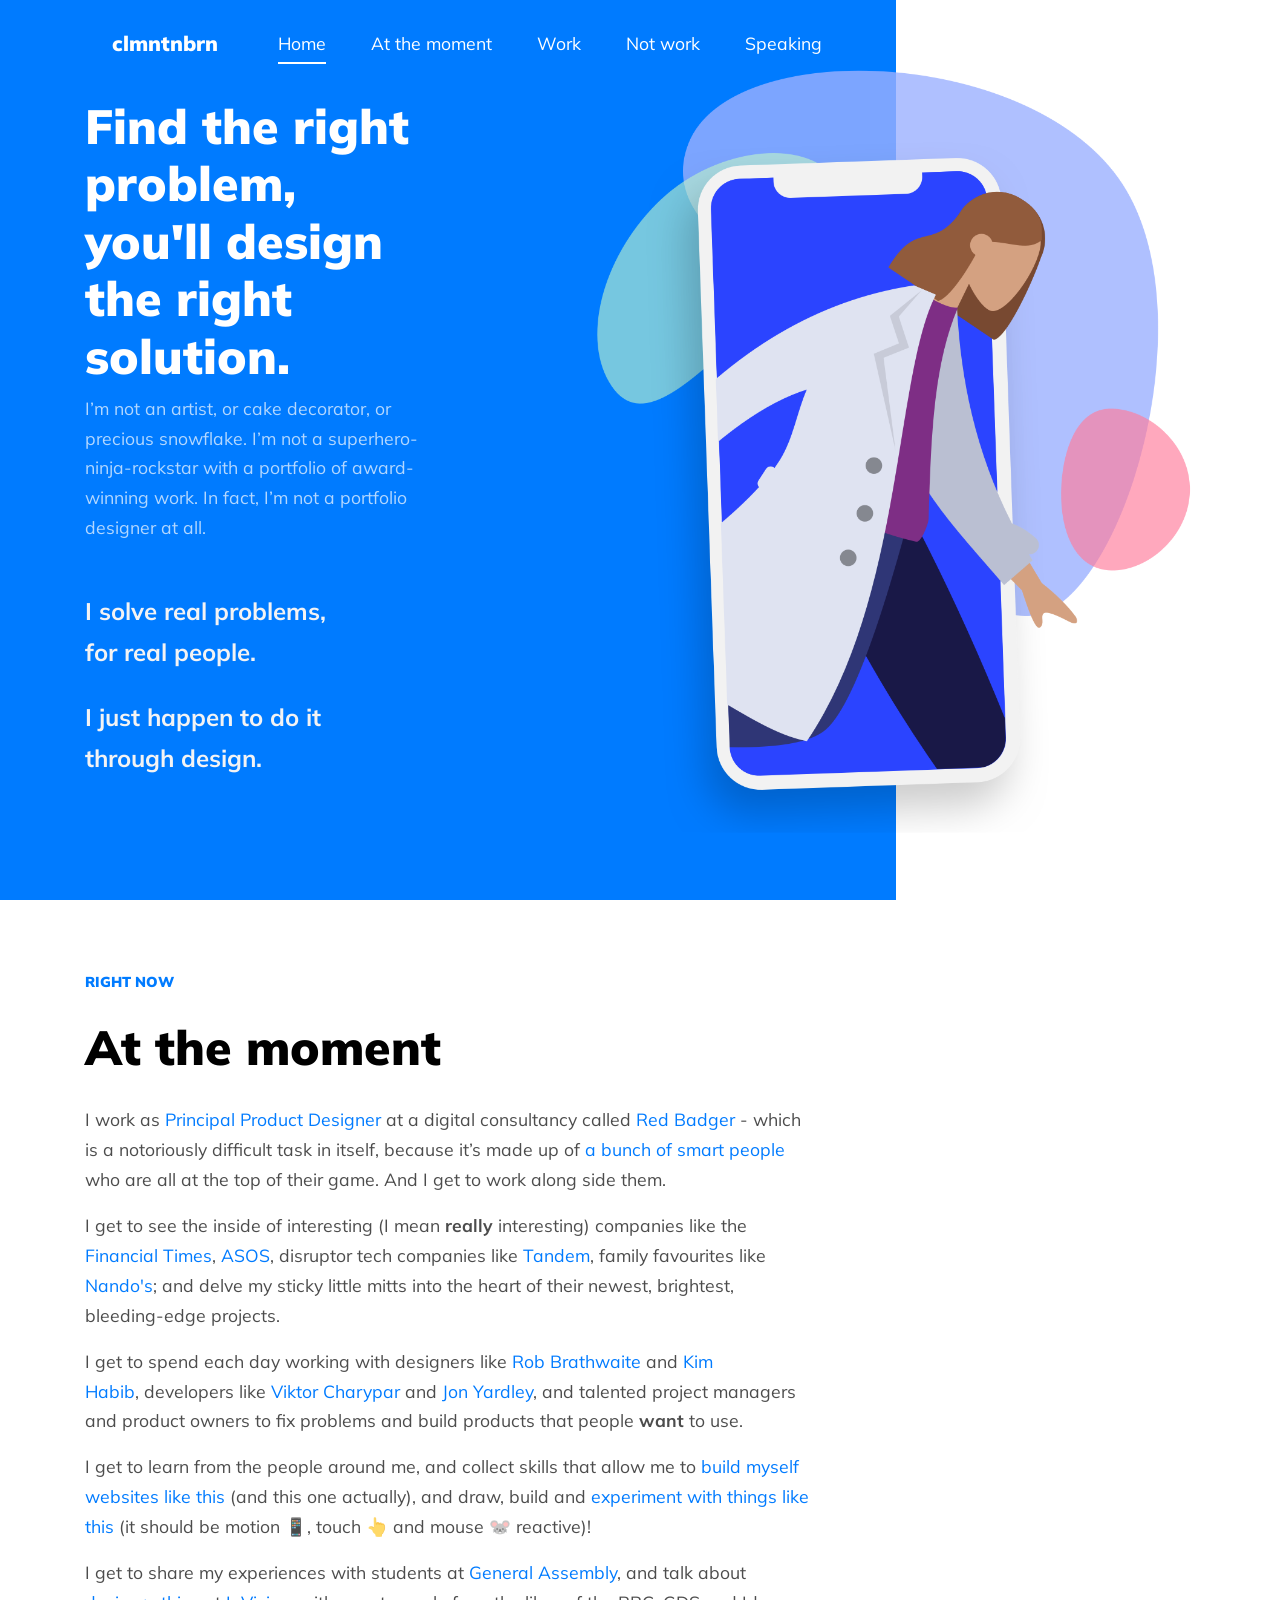
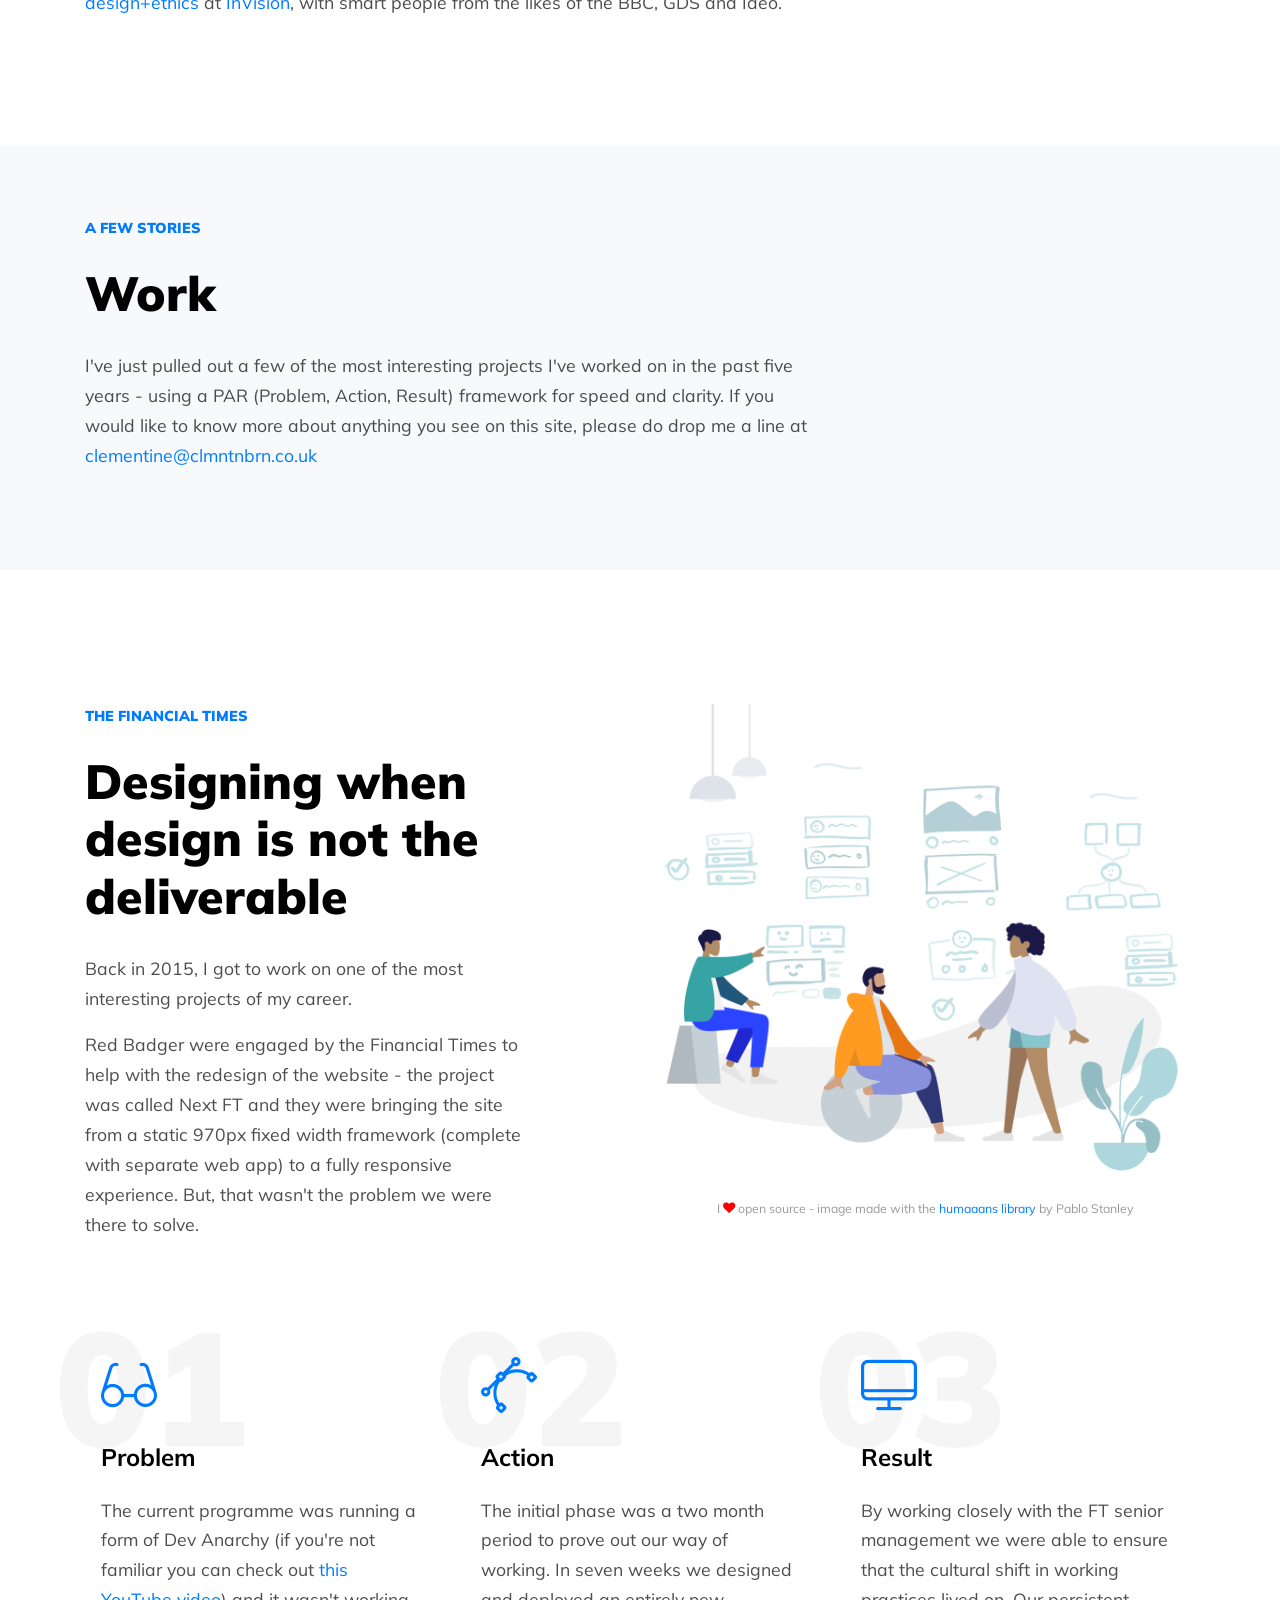
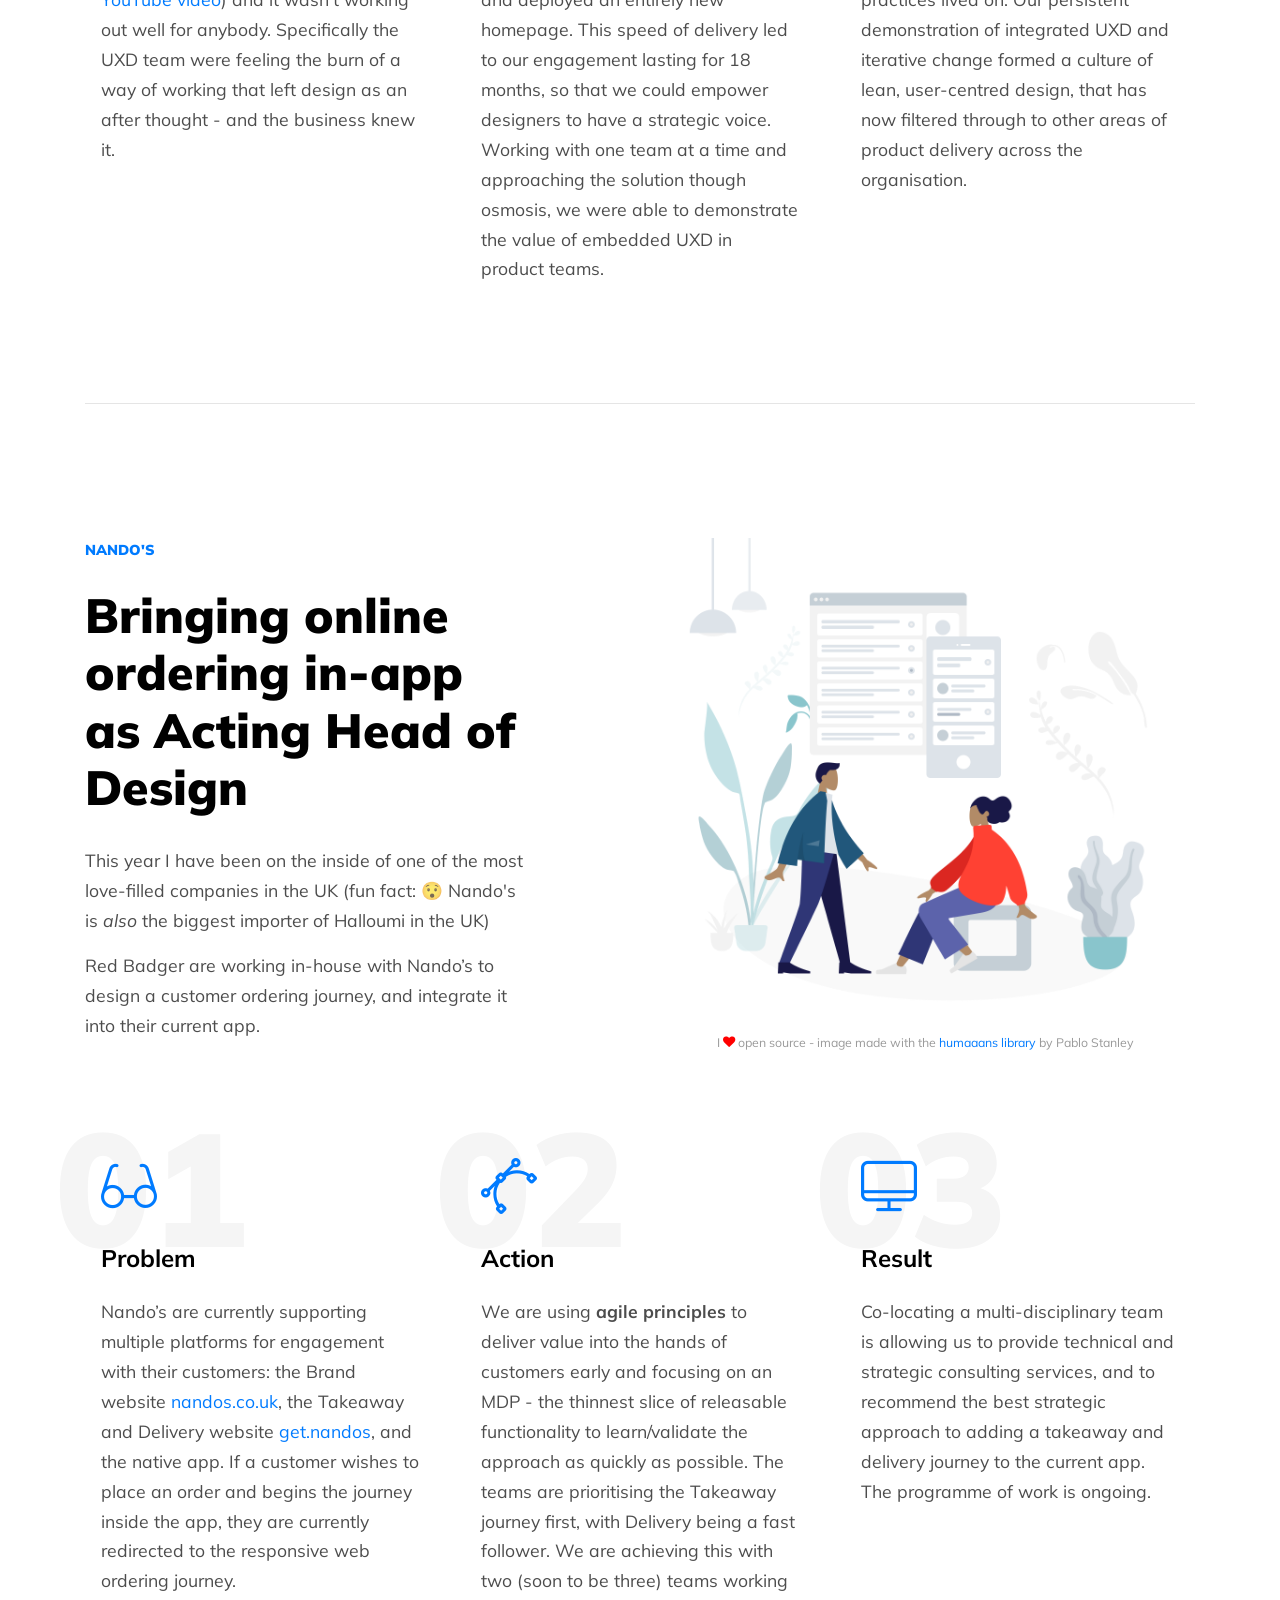
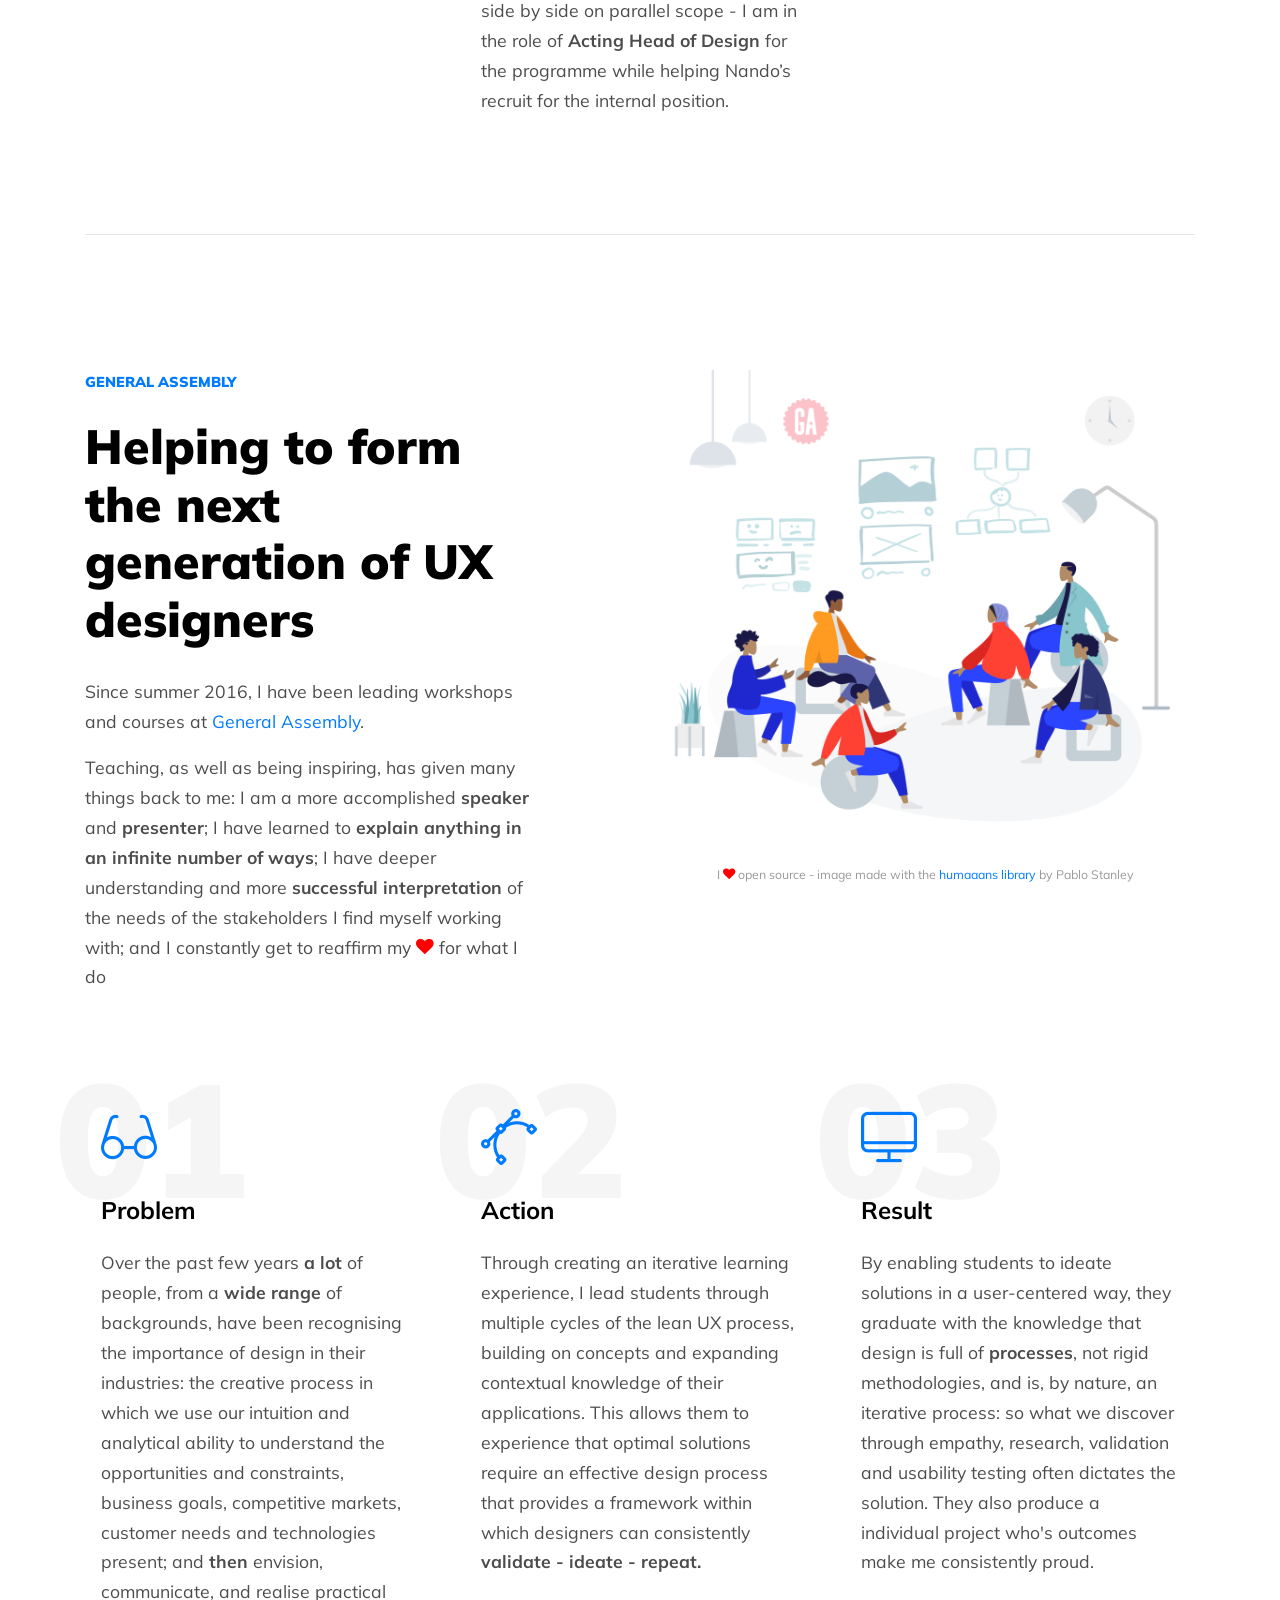
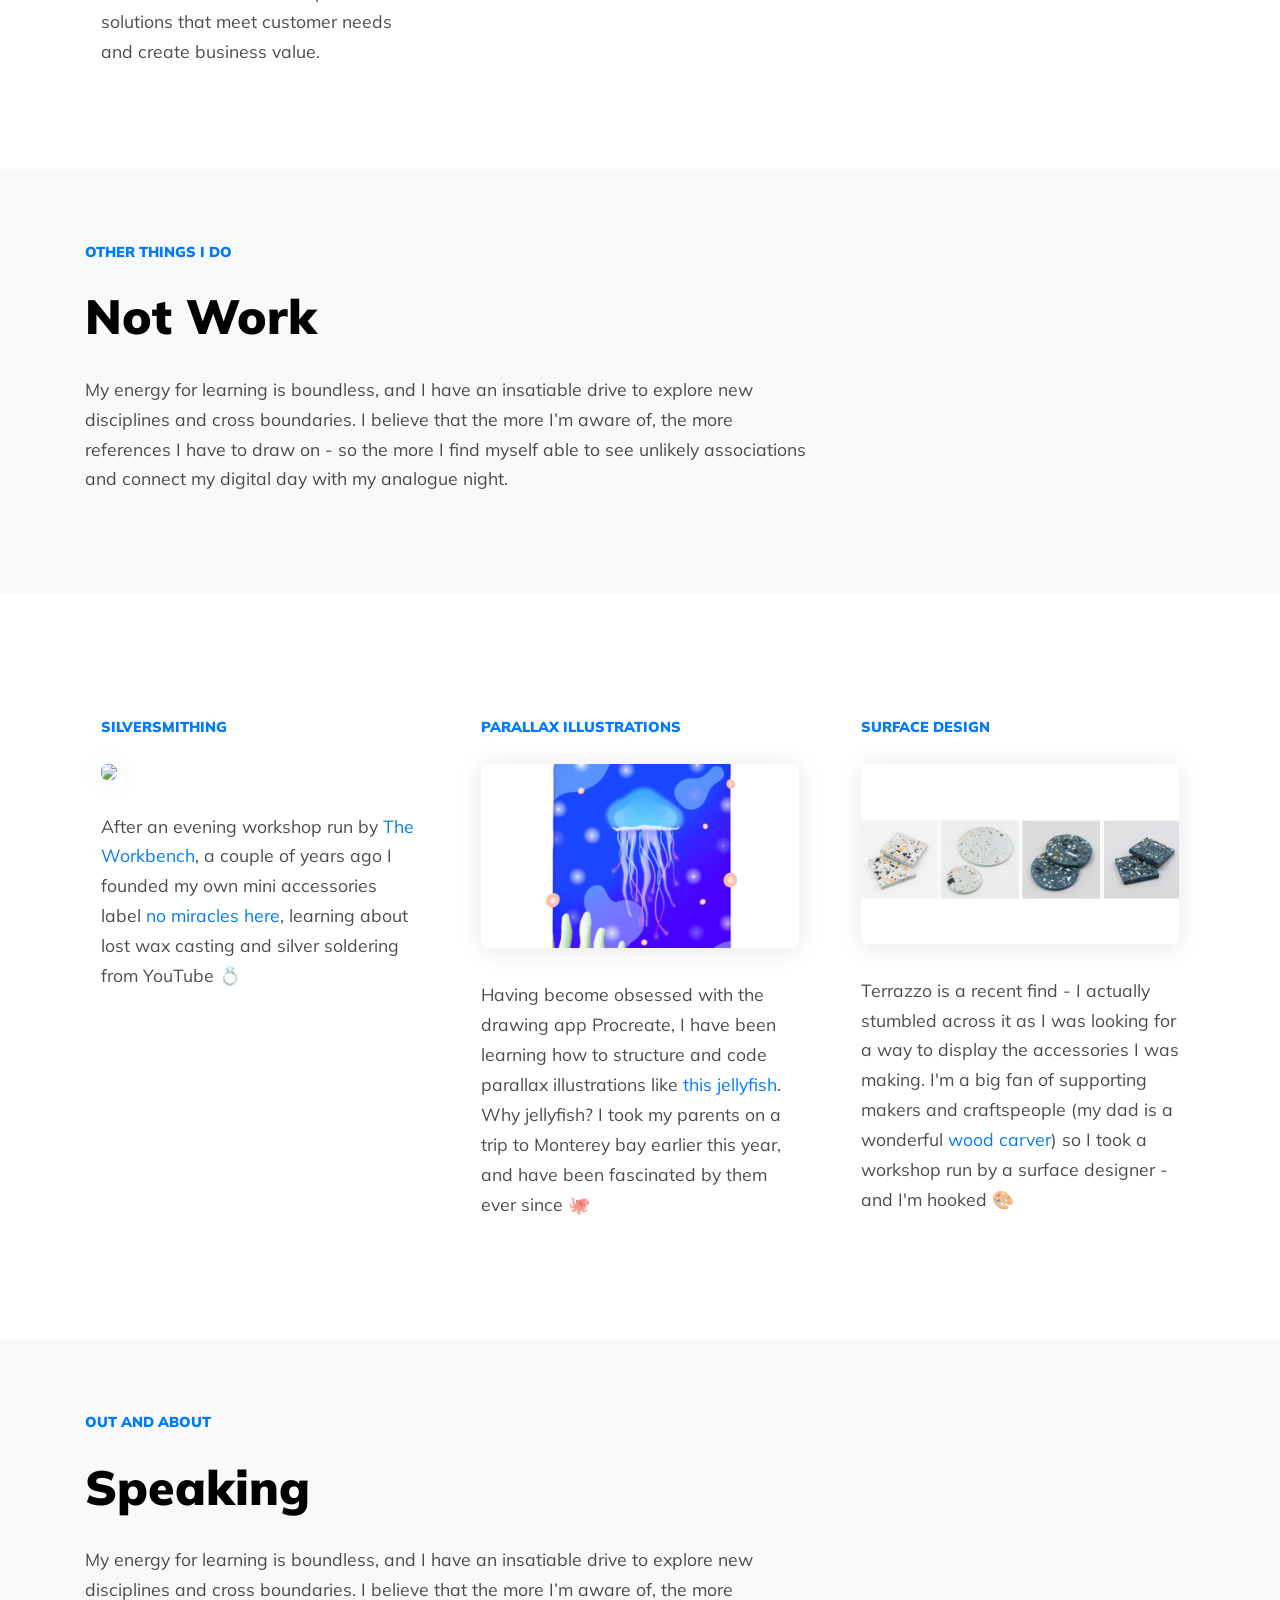
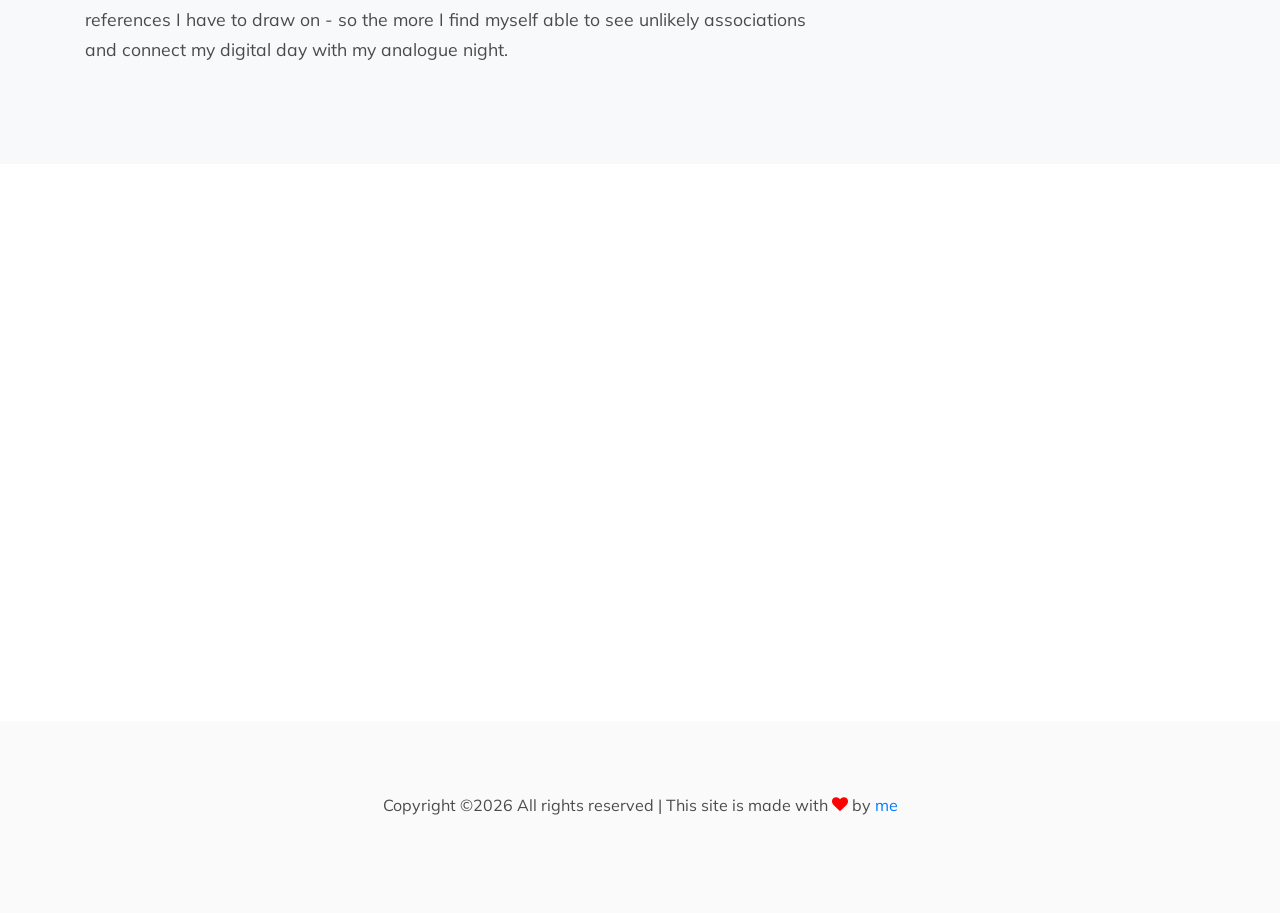
==== index-wip.html @ 90e5dbf7 "Initial commit" ====
<!DOCTYPE html>
<html lang="en">
  <head>
    <title>Clementine Brown &mdash; Principal Product Designer</title>
    <meta charset="utf-8">
    <meta name="viewport" content="width=device-width, initial-scale=1, shrink-to-fit=no">
    
    <link rel="shortcut icon" type="image/png" href="/favicon.png"/>
    <link href="https://fonts.googleapis.com/css?family=Muli:300,400,700,900" rel="stylesheet">
    <link rel="stylesheet" href="fonts/icomoon/style.css">

    <link rel="stylesheet" href="css/bootstrap.min.css">
    <link rel="stylesheet" href="css/jquery-ui.css">
    <link rel="stylesheet" href="css/owl.carousel.min.css">
    <link rel="stylesheet" href="css/owl.theme.default.min.css">
    <link rel="stylesheet" href="css/owl.theme.default.min.css">

    <link rel="stylesheet" href="css/jquery.fancybox.min.css">

    <link rel="stylesheet" href="css/bootstrap-datepicker.css">

    <link rel="stylesheet" href="fonts/flaticon/font/flaticon.css">

    <link rel="stylesheet" href="css/aos.css">

    <link rel="stylesheet" href="css/style.css">
    
  </head>
  <body data-spy="scroll" data-target=".site-navbar-target" data-offset="300">
  
  <div class="site-wrap">

    <div class="site-mobile-menu site-navbar-target">
      <div class="site-mobile-menu-header">
        <div class="site-mobile-menu-close mt-3">
          <span class="icon-close2 js-menu-toggle"></span>
        </div>
      </div>
      <div class="site-mobile-menu-body"></div>
    </div>
   
    
    <header class="site-navbar py-4 js-sticky-header site-navbar-target" role="banner">
      
      <div class="container-fluid">
        <div class="d-flex align-items-center">
          <div class="site-logo"><a href="index.html">clmntnbrn</a></div>
          <div>
            <nav class="site-navigation position-relative text-right" role="navigation">
              <ul class="site-menu main-menu js-clone-nav mr-auto d-none d-lg-block">
                <li><a href="#home-section" class="nav-link">Home</a></li>
                <li><a href="#what-i-do-section" class="nav-link">At the moment</a></li>
                <li><a href="#work-section" class="nav-link">Work</a></li>
                <li><a href="#notwork-section" class="nav-link">Not work</a></li>
                <li><a href="#speaking-section" class="nav-link">Speaking</a></li>
                <!-- <li><a href="#process-section" class="nav-link">Process</a></li>
                <li><a href="#services-section" class="nav-link">Services</a></li> -->
              </ul>
            </nav>
          </div>
          <div class="ml-auto">
            <!-- <nav class="site-navigation position-relative text-right" role="navigation">
              <ul class="site-menu main-menu site-menu-dark js-clone-nav mr-auto d-none d-lg-block">
                <li class="cta"><a href="#contact-section" class="nav-link"><span class="rounded border border-primary">Contact</span></a></li>
              </ul>
            </nav> -->
            <a href="#" class="d-inline-block d-lg-none site-menu-toggle js-menu-toggle text-black float-right"><span class="icon-menu h3"></span></a>
          </div>
        </div>
      </div>
      
    </header>

    <div class="intro-section" id="home-section">
      <div class="container">
        <div class="row align-items-center">
          <div class="col-lg-4 mr-auto" data-aos="fade-up">
            <h1>Find the right problem, you'll design the right solution.</h1>
            <p class="mb-5">I’m not an artist, or cake decorator, or precious snowflake. I’m not a superhero-ninja-rockstar with a portfolio of award-winning work. In fact, I’m not a portfolio designer at all.</p>
            <p class="sub-title">I solve real problems, <br>for real people.</p>
            <p class="sub-title">I just happen to do it <br>through design.</p>
            <!-- <p><a href="#" class="btn btn-outline-light py-3 px-5">Get Started</a></p> -->

          </div>
          <div class="col-lg-2 ml-auto"  data-aos="fade-up" data-aos-delay="100">
            <picture class="img-absolute">
              <source srcset="images/clementine_brown.png" media="(max-width: 600px)">
              <img src="images/clementine_brown.png" alt="Image" class="img-fluid">
              <!-- <p class="small">I <i class="icon-heart icon-heart-lemon" aria-hidden="true"></i> love open source - image made with the <a href="https://www.humaaans.com/" target="_blank">humaaans library</a> by Pablo Stanley</p> -->
            </picture>
          </div>
        </div>
      </div>
    </div>

<!-- END INTRO -->

<!-- WHAT I DO -->

    <div class="site-section site-section-end" id="what-i-do-section"">
      <div class="container">
        <div class="row">
          <div class="col-lg-8  mb-5">
              <span class="section-sub-title d-block">Right now</span>
              <h2 class="section-title">At the moment</h2>
              <p>I work as <a href="https://red-badger.com/people/clementine-brown" target="_blank"> Principal Product Designer</a> at a digital consultancy called <a href="http://red-badger.com" target="_blank">Red Badger</a> - which is a notoriously difficult task in itself, because it’s made up of <a href="http://red-badger.com/about-us/people/" target="_blank">a bunch of smart people</a> who are all at the top of their game. And I get to work along side them.</p>
                <p>I get to see the inside of interesting (I mean <strong>really</strong> interesting) companies like the <a href="http://m.ft.com" target="_blank">Financial Times</a>, <a href="http://www.asos.com" target="_blank">ASOS</a>, disruptor tech companies like <a href="https://tandem.co.uk" target="_blank">Tandem</a>, family favourites like<a href="https://nandos.co.uk" target="_blank"> Nando's</a>; and delve my sticky little mitts into the heart of their newest, brightest, bleeding-edge projects.</p>
                <p>I get to spend each day working with designers like <a href="https://red-badger.com/people/rob-brathwaite" target="_blank">Rob Brathwaite</a> and <a href="https://red-badger.com/people/kim-habib" target="_blank">Kim Habib</a>, developers like <a href="https://twitter.com/charypar" target="_blank">Viktor Charypar</a> and <a href="https://twitter.com/jonyardley" target="_blank">Jon Yardley</a>, and talented project managers and product owners to fix problems and build products that people <b>want</b> to use.</p>
                <p>I get to learn from the people around me, and collect skills that allow me to <a href="http://heartbreaklaunderette.co.uk" target="_blank">build myself websites like this</a> (and this one actually), and draw, build and <a href="http://clmntnbrn.github.io/Jellyfish/" target="_blank">experiment with things like this</a> (it should be motion 📱, touch 👆 and mouse 🐭 reactive)!</p>
                <p>I get to share my experiences with students at <a href="https://generalassemb.ly/instructors/clementine-brown/8763" target="_blank">General Assembly</a>, and talk about <a href="https://nvite.com/DesignPlus/ovl7ed" target="_blank">design+ethics</a> at <a href="http://invisionapp.com" target="_blank">InVision</a>, with smart people from the likes of the BBC, GDS and Ideo.</p>
                <!-- <p>But wait. No. You're right.</p>
                <p>There is no portfolio here.</p>
                <p>I <i>could</i> show you a picture of this card component, or that navigation system, this live news feed - but without the conversation of <i>why it was built this way</i>, or <i>how it was designed with React in mind</i>, or <i>how we managed this edge-case</i> - well, it’s all rather clean and shiny.</p>
                <p>And I want you to see the dirt under those manicured nails.</p> -->
            </div>
        </div>
      </div>

<!-- END WHAT I DO -->


<div class="site-section section-1 work-section-cb bg-light" id="work-section">
  <div class="container">
    <div class="row">
      <div class="col-lg-8 mb-5">
        <span class="section-sub-title d-block">A few stories</span>
        <h2 class="section-title">Work</h2>
        <p>I've just pulled out a few of the most interesting projects I've worked on in the past five years - using a PAR (Problem, Action, Result) framework for speed and clarity. If you would like to know more about anything you see on this site, please do drop me a line at <a href="mailto:clementine@clmntnbrn.co.uk?subject=Hello Clementine!" target="_blank">clementine@clmntnbrn.co.uk</a></p>
      </div>
    </div>
  </div> <!-- end container -->

  <!-- start carousel -->
  <!-- <div class="owl-carousel nonloop-block-13">
    
    <a class="work-thumb" href="images/ft_homepage.png" data-fancybox="gallery">
      <div class="work-text">
        <h3>Financial Times</h3>
        <span class="category">Adaptive redesign of a (very) old static site <br> for a media giant</span>
        </div>
        <img src="images/ft_homepage.png" alt="Image" class="img-fluid">
      </a> 
      
      <a class="work-thumb" href="images/nandos_app_order_menu.jpg" data-fancybox="gallery">
        <div class="work-text">
          <h3>Nando's</h3>
          <span class="category">Design and build of the order journey in <br>Nando's app</span>
          </div>
          <img src="images/nandos_app_order_menu.jpg" alt="Image" class="img-fluid">
        </a> 
        
        <a class="work-thumb" href="images/asos_my_account.png"  data-fancybox="gallery">
          <div class="work-text">
            <h3>Asos</h3>
            <span class="category">Responsive redesign of the My Account section</span>
          </div>
          <img src="images/asos_my_account.png" alt="Image" class="img-fluid">
        </a>
        
        <a class="work-thumb" href="images/tandem_app.png"  data-fancybox="gallery">
          <div class="work-text">
            <h3>Tandem bank</h3>
            <span class="category">Discovery phase for an in-app offering</span>
          </div>
          <img src="images/tandem_app.png" alt="Image" class="img-fluid">
        </a>
        
        <a class="work-thumb" href="images/pride_london.png"  data-fancybox="gallery">
          <div class="work-text">
            <h3>Pride London</h3>
            <span class="category">Full redesign and replatform for the festival app</span>
          </div>
          <img src="images/pride_london.png" alt="Image" class="img-fluid">
        </a>
        
      </div> end carousel -->
      
    </div>
    
    <!-- END WORK SECTION -->
    
    <!-- FINANCIAL TIMES -->
    
    <div class="site-section section-1">
      <div class="container">
        <div class="row">
          <div class="col-lg-5 mr-auto mb-5">
            <div class="mb-5">
              <p class="section-sub-title d-block">THE FINANCIAL TIMES</p>
              <h2 class="section-title">Designing when design is not the deliverable</h2>
              <p>Back in 2015, I got to work on one of the most interesting projects of my career.</p>
              <p>Red Badger were engaged by the Financial Times to help with the redesign of the website - the project was
                called Next FT and they were bringing the site from a static 970px fixed width framework (complete with
                separate web app) to a fully responsive experience. But, that wasn't the problem we were there to solve.
              </p>
            </div>
          </div> <!-- end col -->
    
          <div class="col-lg-6">
            <div class="image-absolute-box">
              <img src="images/financial-times-ideation.png" alt="Image" class="img-fluid">
              <p class="small">I <i class="icon-heart" aria-hidden="true"></i> open source - image made with the <a
                  href="https://www.humaaans.com/" target="_blank">humaaans library</a> by Pablo Stanley</p>
            </div>
          </div>
        </div> <!-- end row -->
    
        <div class="row">
          <div class="col-lg-4" data-aos="fade-up" data-aos-delay="">
            <div class="process p-3">
              <span class="number">01</span>
              <div>
                <span class="flaticon-glasses display-4 text-primary mb-4 d-inline-block"></span>
                <h3>Problem</h3>
                <p>The current programme was running a form of Dev Anarchy (if you're not familiar you can check out <a href="https://www.youtube.com/watch?v=uk-CF7klLdA" target="_blank">this YouTube video</a>) and it wasn't working out well for anybody. Specifically the UXD team were feeling the burn of a
                  way of working that left design as an after thought - and the business knew it. </p>
              </div>
            </div>
          </div>
    
          <div class="col-lg-4" data-aos="fade-up" data-aos-delay="100">
            <div class="process p-3">
              <span class="number">02</span>
              <div>
                <span class="flaticon-vector display-4 text-primary mb-4 d-inline-block"></span>
                <h3>Action</h3>
                <p>The initial phase was a two month period to prove out our way of working. In seven weeks we designed and
                  deployed an entirely new homepage. This speed of delivery led to our engagement lasting for 18 months, so
                  that we could empower designers to have a strategic voice. Working with one team at a time and approaching
                  the solution though osmosis, we were able to demonstrate the value of embedded UXD in product teams.</p>
              </div>
            </div>
          </div>
    
          <div class="col-lg-4" data-aos="fade-up" data-aos-delay="200">
            <div class="process p-3">
              <span class="number">03</span>
              <div>
                <span class="flaticon-monitor display-4 text-primary mb-4 d-inline-block"></span>
                <h3>Result</h3>
                <p>By working closely with the FT senior management we were able to ensure that the cultural shift in
                  working practices lived on. Our persistent demonstration of integrated UXD and iterative change formed a
                  culture of lean, user-centred design, that has now filtered through to other areas of product delivery
                  across the organisation.</p>
              </div>
            </div>
          </div>
        </div> <!-- end row -->
      </div> <!-- end container -->
    </div> <!-- end section -->
    
    <!-- END FINANCIAL TIMES -->
    <div class="container"> 
      <hr>
    </div>
     <!-- NANDO'S -->
    
     <div class="site-section section-1">
        <div class="container">
          <div class="row">
            <div class="col-lg-5 mr-auto mb-5">
              <div class="mb-5">
                <p class="section-sub-title d-block">NANDO'S</p>
                <h2 class="section-title">Bringing online ordering in-app as Acting Head of Design</h2>
                <p>This year I have been on the inside of one of the most love-filled companies in the UK (fun fact: 😯 Nando's is <i>also</i> the biggest importer of Halloumi in the UK)</p>
                <p>Red Badger are working in-house with Nando’s to design a customer ordering journey, and integrate it into their current app. </p>
              </div>
            </div> <!-- end col -->
      
            <div class="col-lg-6">
              <div class="image-absolute-box">
                <img src="images/nandos-web-to-app.png" alt="Image" class="img-fluid">
                <p class="small">I <i class="icon-heart" aria-hidden="true"></i> open source - image made with the <a
                    href="https://www.humaaans.com/" target="_blank">humaaans library</a> by Pablo Stanley</p>
              </div>
            </div>
          </div> <!-- end row -->
      
          <div class="row">
            <div class="col-lg-4" data-aos="fade-up" data-aos-delay="">
              <div class="process p-3">
                <span class="number">01</span>
                <div>
                  <span class="flaticon-glasses display-4 text-primary mb-4 d-inline-block"></span>
                  <h3>Problem</h3>
                  <p>Nando’s are currently supporting multiple platforms for engagement with their customers: the Brand website <a href="https://nandos.co.uk" target="_blank">nandos.co.uk</a>, the Takeaway and Delivery website <a href="https://nandos.co.uk" target="_blank">get.nandos</a>, and the native app. If a customer wishes to place an order and begins the journey inside the app, they are currently redirected to the responsive web ordering journey.</p>
                </div>
              </div>
            </div>
      
            <div class="col-lg-4" data-aos="fade-up" data-aos-delay="100">
              <div class="process p-3">
                <span class="number">02</span>
                <div>
                  <span class="flaticon-vector display-4 text-primary mb-4 d-inline-block"></span>
                  <h3>Action</h3>
                  <p>We are using <strong>agile principles</strong> to deliver value into the hands of customers early and focusing on an </strong>MDP</strong> - the thinnest slice of releasable functionality to learn/validate the approach as quickly as possible. The teams are prioritising the Takeaway journey first, with Delivery being a fast follower. We are achieving this with two (soon to be three) teams working side by side on parallel scope - I am in the role of <strong>Acting Head of Design</strong> for the programme while helping Nando’s recruit for the internal position.</p>
                </div>
              </div>
            </div>
      
            <div class="col-lg-4" data-aos="fade-up" data-aos-delay="200">
              <div class="process p-3">
                <span class="number">03</span>
                <div>
                  <span class="flaticon-monitor display-4 text-primary mb-4 d-inline-block"></span>
                  <h3>Result</h3>
                  <p>Co-locating a multi-disciplinary team is allowing us to provide technical and strategic consulting services, and to recommend the best strategic approach to adding a takeaway and delivery journey to the current app. The programme of work is ongoing.</p>
                </div>
              </div>
            </div>
          </div> <!-- end row -->
        </div> <!-- end container -->
      </div> <!-- end section -->
      
      <!-- END NANDO's -->


      <div class="container"> 
          <hr>
        </div>
         <!-- GA'S -->
        
         <div class="site-section section-1">
            <div class="container">
              <div class="row">
                <div class="col-lg-5 mr-auto mb-5">
                  <div class="mb-5">
                    <p class="section-sub-title d-block">GENERAL ASSEMBLY</p>
                    <h2 class="section-title">Helping to form the next generation of UX designers</h2>
                    <p>Since summer 2016, I have been leading workshops and courses at <a href="https://generalassemb.ly" target="_blank">General Assembly</a>. 
                      <p>Teaching, as well as being inspiring, has given many things back to me: I am a more accomplished <strong>speaker</strong> and <strong>presenter</strong>; I have learned to <strong>explain anything in an infinite number of ways</strong>; I have deeper understanding and more <strong>successful interpretation</strong> of the needs of the stakeholders I find myself working with; and I constantly get to reaffirm my <i class="icon-heart" aria-hidden="true"></i> for what I do</p>
                  </div>
                </div> <!-- end col -->
          
                <div class="col-lg-6">
                  <div class="image-absolute-box">
                    <img src="images/general-assembly.png" alt="Image" class="img-fluid">
                    <p class="small">I <i class="icon-heart" aria-hidden="true"></i> open source - image made with the <a
                        href="https://www.humaaans.com/" target="_blank">humaaans library</a> by Pablo Stanley</p>
                  </div>
                </div>
              </div> <!-- end row -->
          
              <div class="row">
                <div class="col-lg-4" data-aos="fade-up" data-aos-delay="">
                  <div class="process p-3">
                    <span class="number">01</span>
                    <div>
                      <span class="flaticon-glasses display-4 text-primary mb-4 d-inline-block"></span>
                      <h3>Problem</h3>
                      <p>Over the past few years <strong>a lot</strong> of people, from a <strong>wide range</strong> of backgrounds, have been recognising the importance of design in their industries: the creative process in which we use our intuition and analytical ability to understand the opportunities and constraints, business goals, competitive markets, customer needs and technologies present; and <strong>then</strong> envision, communicate, and realise practical solutions that meet customer needs and create business value.</p>
                    </div>
                  </div>
                </div>
          
                <div class="col-lg-4" data-aos="fade-up" data-aos-delay="100">
                  <div class="process p-3">
                    <span class="number">02</span>
                    <div>
                      <span class="flaticon-vector display-4 text-primary mb-4 d-inline-block"></span>
                      <h3>Action</h3>
                      <p>Through creating an iterative learning experience, I lead students through multiple cycles of the lean UX process, building on concepts and expanding contextual knowledge of their applications. This allows them to experience that optimal solutions require an effective design process that provides a framework within which designers can consistently <strong>validate - ideate - repeat.</strong></p>
                    </div>
                  </div>
                </div>
          
                <div class="col-lg-4" data-aos="fade-up" data-aos-delay="200">
                  <div class="process p-3">
                    <span class="number">03</span>
                    <div>
                      <span class="flaticon-monitor display-4 text-primary mb-4 d-inline-block"></span>
                      <h3>Result</h3>
                      <p>By enabling students to ideate solutions in a user-centered way, they graduate with the knowledge that design is full of <strong>processes</strong>, not rigid methodologies, and is, by nature, an iterative process: so what we discover through empathy, research, validation and usability testing often dictates the solution. They also produce a individual project who's outcomes make me consistently proud.</p>
                    </div>
                  </div>
                </div>
              </div> <!-- end row -->
            </div> <!-- end container -->
          </div> <!-- end section -->
          
          <!-- END GA's -->

    <!-- START NOTWORK SECTION -->

    <div class="site-section section-2 work-section-cb bg-light" id="notwork-section">
        <div class="container">
          <div class="row">
            <div class="col-lg-8 mb-5">
              <span class="section-sub-title d-block">Other things I do</span>
              <h2 class="section-title">Not Work</h2>
              <p>My energy for learning is boundless, and I have an insatiable drive to explore new disciplines and cross boundaries. I believe that the more I’m aware of, the more references I have to draw on - so the more I find myself able to see unlikely associations and connect my digital day with my analogue night. </p>
            </div>
          </div> <!-- end row -->
        </div> <!-- end container -->
    </div>

    <div class="site-section section-2 work-section-cb" id="notwork-section"></div>
        <div class="container">
          <div class="row">
              <div class="col-lg-4" data-aos="fade-up" data-aos-delay="">
                <div class="process p-3">
                  <div>
                    <span class="section-sub-title d-block">silversmithing</span>
                    <img src="images/no-miracles-here.png" class="img-fluid box-shadow">
                    <p>After an evening workshop run by <a href="https://www.theworkbenchlondon.com/" target="_blank">The Workbench</a>, a couple of years ago I founded my own mini accessories label <a href="https://nomiracleshere.co.uk" target="_blank">no miracles here</a>, learning about lost wax casting and silver soldering from YouTube 💍</p>
                  </div>
                </div>
              </div>
        
              <div class="col-lg-4" data-aos="fade-up" data-aos-delay="100">
                <div class="process p-3">
                  <div>
                      <span class="section-sub-title d-block">parallax illustrations</span>
                      <img src="images/jellyfish-parallax.png" class="img-fluid box-shadow">
                      <p>Having become obsessed with the drawing app Procreate, I have been learning how to structure and code parallax illustrations like <a href="https://clmntnbrn.github.io/Jellyfish/" target="_blank">this jellyfish</a>. Why jellyfish? I took my parents on a trip to Monterey bay earlier this year, and have been fascinated by them ever since 🐙</p>
                    </div>
                </div>
              </div>
        
              <div class="col-lg-4" data-aos="fade-up" data-aos-delay="200">
                <div class="process p-3">
                    <div>
                        <span class="section-sub-title d-block">surface design</span>
                        <img src="images/terrazzo.png" class="img-fluid box-shadow">
                        <p>Terrazzo is a recent find - I actually stumbled across it as I was looking for a way to display the accessories I was making. I'm a big fan of supporting makers and craftspeople (my dad is a wonderful <a href="http://feathercarver.co.uk" target="_blank">wood carver</a>) so I took a workshop run by a surface designer - and I'm hooked 🎨</p>
                      </div>
                </div>
              </div>
            </div> <!-- end row -->
        </div> <!-- end container -->
      </div>
  
      <!-- END NOT WORK SECTION -->

      <div class="site-section section-2 work-section-cb bg-light" id="speaking-section">
          <div class="container">
            <div class="row">
              <div class="col-lg-8 mb-5">
                <span class="section-sub-title d-block">Out and about</span>
                <h2 class="section-title">Speaking</h2>
                <p>My energy for learning is boundless, and I have an insatiable drive to explore new disciplines and cross boundaries. I believe that the more I’m aware of, the more references I have to draw on - so the more I find myself able to see unlikely associations and connect my digital day with my analogue night. </p>
              </div>
            </div> <!-- end row -->
          </div> <!-- end container -->
      </div>
  
      <div class="site-section section-2 work-section-cb" id="notwork-section"></div>
          <div class="container">
            <div class="row">
                <div class="col-lg-4" data-aos="fade-up" data-aos-delay="">
                  <div class="process p-3">
                    <div>
                      <span class="section-sub-title d-block">Jam London</span>
                      <img src="images/jam_london.jpg" class="img-fluid box-shadow">
                      <p><strong>MDP vs MVP - About your customers, or for them?</strong></p>
                      <p>A friend of one of my teaching assistants at GA</p>
                    </div>
                  </div>
                </div>
          
                <div class="col-lg-4" data-aos="fade-up" data-aos-delay="100">
                  <div class="process p-3">
                    <div>
                        <span class="section-sub-title d-block">Design+Ethics by InVision</span>
                        <img src="images/design_ethics_invision.jpg" class="img-fluid box-shadow">
                        <p>Something</p>
                      </div>
                  </div>
                </div>
          
                <div class="col-lg-4" data-aos="fade-up" data-aos-delay="200">
                  <div class="process p-3">
                      <div>
                          <span class="section-sub-title d-block">UXD Exchange Meetup</span>
                          <img src="images/design_ethics_audience.jpg" class="img-fluid box-shadow">
                          <p><strong>Circular is the New Straight</p></strong>
                          <p>Something</p>
                        </div>
                  </div>
                </div>
              </div> <!-- end row -->
          </div> <!-- end container -->
        </div>

      <!-- end speaking -->
     
    <footer class="footer-section text-center">  
      <div class="row">
        <div class="col-md-12">
          <div>
            <p>
              <!-- Link back to Colorlib can't be removed. Template is licensed under CC BY 3.0. -->
              Copyright &copy;<script>document.write(new Date().getFullYear());</script> All rights reserved | This site is made with <i class="icon-heart" aria-hidden="true"></i> by <a href="#home-section" class="mr-auto">me</a>
              <!-- Link back to Colorlib can't be removed. Template is licensed under CC BY 3.0. -->
            </p>
            <p class="footer-invis">
              <!-- Link back to Colorlib can't be removed. Template is licensed under CC BY 3.0. -->
              Copyright &copy;<script>document.write(new Date().getFullYear());</script> All rights reserved | This template is made with love by <a href="https://colorlib.com" target="_blank" >Colorlib</a>
              <!-- Link back to Colorlib can't be removed. Template is licensed under CC BY 3.0. -->
            </p>
          </div>
        </div>
      </div>
    </footer>

  
    
  </div> <!-- .site-wrap -->

  <script src="js/jquery-3.3.1.min.js"></script>
  <script src="js/jquery-migrate-3.0.1.min.js"></script>
  <script src="js/jquery-ui.js"></script>
  <script src="js/popper.min.js"></script>
  <script src="js/bootstrap.min.js"></script>
  <script src="js/owl.carousel.min.js"></script>
  <script src="js/jquery.stellar.min.js"></script>
  <script src="js/jquery.countdown.min.js"></script>
  <script src="js/bootstrap-datepicker.min.js"></script>
  <script src="js/jquery.easing.1.3.js"></script>
  <script src="js/aos.js"></script>
  <script src="js/jquery.fancybox.min.js"></script>
  <script src="js/jquery.sticky.js"></script>

  
  <script src="js/main.js"></script>
    
  </body>
</html>
---- fonts/icomoon/style.css ----
@font-face {
  font-family: 'icomoon';
  src:  url('fonts/icomoon.eot?10si43');
  src:  url('fonts/icomoon.eot?10si43#iefix') format('embedded-opentype'),
    url('fonts/icomoon.ttf?10si43') format('truetype'),
    url('fonts/icomoon.woff?10si43') format('woff'),
    url('fonts/icomoon.svg?10si43#icomoon') format('svg');
  font-weight: normal;
  font-style: normal;
}

[class^="icon-"], [class*=" icon-"] {
  /* use !important to prevent issues with browser extensions that change fonts */
  font-family: 'icomoon' !important;
  speak: none;
  font-style: normal;
  font-weight: normal;
  font-variant: normal;
  text-transform: none;
  line-height: 1;

  /* Better Font Rendering =========== */
  -webkit-font-smoothing: antialiased;
  -moz-osx-font-smoothing: grayscale;
}

.icon-asterisk:before {
  content: "\f069";
}
.icon-plus:before {
  content: "\f067";
}
.icon-question:before {
  content: "\f128";
}
.icon-minus:before {
  content: "\f068";
}
.icon-glass:before {
  content: "\f000";
}
.icon-music:before {
  content: "\f001";
}
.icon-search:before {
  content: "\f002";
}
.icon-envelope-o:before {
  content: "\f003";
}
.icon-heart:before {
  content: "\f004";
}
.icon-star:before {
  content: "\f005";
}
.icon-star-o:before {
  content: "\f006";
}
.icon-user:before {
  content: "\f007";
}
.icon-film:before {
  content: "\f008";
}
.icon-th-large:before {
  content: "\f009";
}
.icon-th:before {
  content: "\f00a";
}
.icon-th-list:before {
  content: "\f00b";
}
.icon-check:before {
  content: "\f00c";
}
.icon-close:before {
  content: "\f00d";
}
.icon-remove:before {
  content: "\f00d";
}
.icon-times:before {
  content: "\f00d";
}
.icon-search-plus:before {
  content: "\f00e";
}
.icon-search-minus:before {
  content: "\f010";
}
.icon-power-off:before {
  content: "\f011";
}
.icon-signal:before {
  content: "\f012";
}
.icon-cog:before {
  content: "\f013";
}
.icon-gear:before {
  content: "\f013";
}
.icon-trash-o:before {
  content: "\f014";
}
.icon-home:before {
  content: "\f015";
}
.icon-file-o:before {
  content: "\f016";
}
.icon-clock-o:before {
  content: "\f017";
}
.icon-road:before {
  content: "\f018";
}
.icon-download:before {
  content: "\f019";
}
.icon-arrow-circle-o-down:before {
  content: "\f01a";
}
.icon-arrow-circle-o-up:before {
  content: "\f01b";
}
.icon-inbox:before {
  content: "\f01c";
}
.icon-play-circle-o:before {
  content: "\f01d";
}
.icon-repeat:before {
  content: "\f01e";
}
.icon-rotate-right:before {
  content: "\f01e";
}
.icon-refresh:before {
  content: "\f021";
}
.icon-list-alt:before {
  content: "\f022";
}
.icon-lock:before {
  content: "\f023";
}
.icon-flag:before {
  content: "\f024";
}
.icon-headphones:before {
  content: "\f025";
}
.icon-volume-off:before {
  content: "\f026";
}
.icon-volume-down:before {
  content: "\f027";
}
.icon-volume-up:before {
  content: "\f028";
}
.icon-qrcode:before {
  content: "\f029";
}
.icon-barcode:before {
  content: "\f02a";
}
.icon-tag:before {
  content: "\f02b";
}
.icon-tags:before {
  content: "\f02c";
}
.icon-book:before {
  content: "\f02d";
}
.icon-bookmark:before {
  content: "\f02e";
}
.icon-print:before {
  content: "\f02f";
}
.icon-camera:before {
  content: "\f030";
}
.icon-font:before {
  content: "\f031";
}
.icon-bold:before {
  content: "\f032";
}
.icon-italic:before {
  content: "\f033";
}
.icon-text-height:before {
  content: "\f034";
}
.icon-text-width:before {
  content: "\f035";
}
.icon-align-left:before {
  content: "\f036";
}
.icon-align-center:before {
  content: "\f037";
}
.icon-align-right:before {
  content: "\f038";
}
.icon-align-justify:before {
  content: "\f039";
}
.icon-list:before {
  content: "\f03a";
}
.icon-dedent:before {
  content: "\f03b";
}
.icon-outdent:before {
  content: "\f03b";
}
.icon-indent:before {
  content: "\f03c";
}
.icon-video-camera:before {
  content: "\f03d";
}
.icon-image:before {
  content: "\f03e";
}
.icon-photo:before {
  content: "\f03e";
}
.icon-picture-o:before {
  content: "\f03e";
}
.icon-pencil:before {
  content: "\f040";
}
.icon-map-marker:before {
  content: "\f041";
}
.icon-adjust:before {
  content: "\f042";
}
.icon-tint:before {
  content: "\f043";
}
.icon-edit:before {
  content: "\f044";
}
.icon-pencil-square-o:before {
  content: "\f044";
}
.icon-share-square-o:before {
  content: "\f045";
}
.icon-check-square-o:before {
  content: "\f046";
}
.icon-arrows:before {
  content: "\f047";
}
.icon-step-backward:before {
  content: "\f048";
}
.icon-fast-backward:before {
  content: "\f049";
}
.icon-backward:before {
  content: "\f04a";
}
.icon-play:before {
  content: "\f04b";
}
.icon-pause:before {
  content: "\f04c";
}
.icon-stop:before {
  content: "\f04d";
}
.icon-forward:before {
  content: "\f04e";
}
.icon-fast-forward:before {
  content: "\f050";
}
.icon-step-forward:before {
  content: "\f051";
}
.icon-eject:before {
  content: "\f052";
}
.icon-chevron-left:before {
  content: "\f053";
}
.icon-chevron-right:before {
  content: "\f054";
}
.icon-plus-circle:before {
  content: "\f055";
}
.icon-minus-circle:before {
  content: "\f056";
}
.icon-times-circle:before {
  content: "\f057";
}
.icon-check-circle:before {
  content: "\f058";
}
.icon-question-circle:before {
  content: "\f059";
}
.icon-info-circle:before {
  content: "\f05a";
}
.icon-crosshairs:before {
  content: "\f05b";
}
.icon-times-circle-o:before {
  content: "\f05c";
}
.icon-check-circle-o:before {
  content: "\f05d";
}
.icon-ban:before {
  content: "\f05e";
}
.icon-arrow-left:before {
  content: "\f060";
}
.icon-arrow-right:before {
  content: "\f061";
}
.icon-arrow-up:before {
  content: "\f062";
}
.icon-arrow-down:before {
  content: "\f063";
}
.icon-mail-forward:before {
  content: "\f064";
}
.icon-share:before {
  content: "\f064";
}
.icon-expand:before {
  content: "\f065";
}
.icon-compress:before {
  content: "\f066";
}
.icon-exclamation-circle:before {
  content: "\f06a";
}
.icon-gift:before {
  content: "\f06b";
}
.icon-leaf:before {
  content: "\f06c";
}
.icon-fire:before {
  content: "\f06d";
}
.icon-eye:before {
  content: "\f06e";
}
.icon-eye-slash:before {
  content: "\f070";
}
.icon-exclamation-triangle:before {
  content: "\f071";
}
.icon-warning:before {
  content: "\f071";
}
.icon-plane:before {
  content: "\f072";
}
.icon-calendar:before {
  content: "\f073";
}
.icon-random:before {
  content: "\f074";
}
.icon-comment:before {
  content: "\f075";
}
.icon-magnet:before {
  content: "\f076";
}
.icon-chevron-up:before {
  content: "\f077";
}
.icon-chevron-down:before {
  content: "\f078";
}
.icon-retweet:before {
  content: "\f079";
}
.icon-shopping-cart:before {
  content: "\f07a";
}
.icon-folder:before {
  content: "\f07b";
}
.icon-folder-open:before {
  content: "\f07c";
}
.icon-arrows-v:before {
  content: "\f07d";
}
.icon-arrows-h:before {
  content: "\f07e";
}
.icon-bar-chart:before {
  content: "\f080";
}
.icon-bar-chart-o:before {
  content: "\f080";
}
.icon-twitter-square:before {
  content: "\f081";
}
.icon-facebook-square:before {
  content: "\f082";
}
.icon-camera-retro:before {
  content: "\f083";
}
.icon-key:before {
  content: "\f084";
}
.icon-cogs:before {
  content: "\f085";
}
.icon-gears:before {
  content: "\f085";
}
.icon-comments:before {
  content: "\f086";
}
.icon-thumbs-o-up:before {
  content: "\f087";
}
.icon-thumbs-o-down:before {
  content: "\f088";
}
.icon-star-half:before {
  content: "\f089";
}
.icon-heart-o:before {
  content: "\f08a";
}
.icon-sign-out:before {
  content: "\f08b";
}
.icon-linkedin-square:before {
  content: "\f08c";
}
.icon-thumb-tack:before {
  content: "\f08d";
}
.icon-external-link:before {
  content: "\f08e";
}
.icon-sign-in:before {
  content: "\f090";
}
.icon-trophy:before {
  content: "\f091";
}
.icon-github-square:before {
  content: "\f092";
}
.icon-upload:before {
  content: "\f093";
}
.icon-lemon-o:before {
  content: "\f094";
}
.icon-phone:before {
  content: "\f095";
}
.icon-square-o:before {
  content: "\f096";
}
.icon-bookmark-o:before {
  content: "\f097";
}
.icon-phone-square:before {
  content: "\f098";
}
.icon-twitter:before {
  content: "\f099";
}
.icon-facebook:before {
  content: "\f09a";
}
.icon-facebook-f:before {
  content: "\f09a";
}
.icon-github:before {
  content: "\f09b";
}
.icon-unlock:before {
  content: "\f09c";
}
.icon-credit-card:before {
  content: "\f09d";
}
.icon-feed:before {
  content: "\f09e";
}
.icon-rss:before {
  content: "\f09e";
}
.icon-hdd-o:before {
  content: "\f0a0";
}
.icon-bullhorn:before {
  content: "\f0a1";
}
.icon-bell-o:before {
  content: "\f0a2";
}
.icon-certificate:before {
  content: "\f0a3";
}
.icon-hand-o-right:before {
  content: "\f0a4";
}
.icon-hand-o-left:before {
  content: "\f0a5";
}
.icon-hand-o-up:before {
  content: "\f0a6";
}
.icon-hand-o-down:before {
  content: "\f0a7";
}
.icon-arrow-circle-left:before {
  content: "\f0a8";
}
.icon-arrow-circle-right:before {
  content: "\f0a9";
}
.icon-arrow-circle-up:before {
  content: "\f0aa";
}
.icon-arrow-circle-down:before {
  content: "\f0ab";
}
.icon-globe:before {
  content: "\f0ac";
}
.icon-wrench:before {
  content: "\f0ad";
}
.icon-tasks:before {
  content: "\f0ae";
}
.icon-filter:before {
  content: "\f0b0";
}
.icon-briefcase:before {
  content: "\f0b1";
}
.icon-arrows-alt:before {
  content: "\f0b2";
}
.icon-group:before {
  content: "\f0c0";
}
.icon-users:before {
  content: "\f0c0";
}
.icon-chain:before {
  content: "\f0c1";
}
.icon-link:before {
  content: "\f0c1";
}
.icon-cloud:before {
  content: "\f0c2";
}
.icon-flask:before {
  content: "\f0c3";
}
.icon-cut:before {
  content: "\f0c4";
}
.icon-scissors:before {
  content: "\f0c4";
}
.icon-copy:before {
  content: "\f0c5";
}
.icon-files-o:before {
  content: "\f0c5";
}
.icon-paperclip:before {
  content: "\f0c6";
}
.icon-floppy-o:before {
  content: "\f0c7";
}
.icon-save:before {
  content: "\f0c7";
}
.icon-square:before {
  content: "\f0c8";
}
.icon-bars:before {
  content: "\f0c9";
}
.icon-navicon:before {
  content: "\f0c9";
}
.icon-reorder:before {
  content: "\f0c9";
}
.icon-list-ul:before {
  content: "\f0ca";
}
.icon-list-ol:before {
  content: "\f0cb";
}
.icon-strikethrough:before {
  content: "\f0cc";
}
.icon-underline:before {
  content: "\f0cd";
}
.icon-table:before {
  content: "\f0ce";
}
.icon-magic:before {
  content: "\f0d0";
}
.icon-truck:before {
  content: "\f0d1";
}
.icon-pinterest:before {
  content: "\f0d2";
}
.icon-pinterest-square:before {
  content: "\f0d3";
}
.icon-google-plus-square:before {
  content: "\f0d4";
}
.icon-google-plus:before {
  content: "\f0d5";
}
.icon-money:before {
  content: "\f0d6";
}
.icon-caret-down:before {
  content: "\f0d7";
}
.icon-caret-up:before {
  content: "\f0d8";
}
.icon-caret-left:before {
  content: "\f0d9";
}
.icon-caret-right:before {
  content: "\f0da";
}
.icon-columns:before {
  content: "\f0db";
}
.icon-sort:before {
  content: "\f0dc";
}
.icon-unsorted:before {
  content: "\f0dc";
}
.icon-sort-desc:before {
  content: "\f0dd";
}
.icon-sort-down:before {
  content: "\f0dd";
}
.icon-sort-asc:before {
  content: "\f0de";
}
.icon-sort-up:before {
  content: "\f0de";
}
.icon-envelope:before {
  content: "\f0e0";
}
.icon-linkedin:before {
  content: "\f0e1";
}
.icon-rotate-left:before {
  content: "\f0e2";
}
.icon-undo:before {
  content: "\f0e2";
}
.icon-gavel:before {
  content: "\f0e3";
}
.icon-legal:before {
  content: "\f0e3";
}
.icon-dashboard:before {
  content: "\f0e4";
}
.icon-tachometer:before {
  content: "\f0e4";
}
.icon-comment-o:before {
  content: "\f0e5";
}
.icon-comments-o:before {
  content: "\f0e6";
}
.icon-bolt:before {
  content: "\f0e7";
}
.icon-flash:before {
  content: "\f0e7";
}
.icon-sitemap:before {
  content: "\f0e8";
}
.icon-umbrella:before {
  content: "\f0e9";
}
.icon-clipboard:before {
  content: "\f0ea";
}
.icon-paste:before {
  content: "\f0ea";
}
.icon-lightbulb-o:before {
  content: "\f0eb";
}
.icon-exchange:before {
  content: "\f0ec";
}
.icon-cloud-download:before {
  content: "\f0ed";
}
.icon-cloud-upload:before {
  content: "\f0ee";
}
.icon-user-md:before {
  content: "\f0f0";
}
.icon-stethoscope:before {
  content: "\f0f1";
}
.icon-suitcase:before {
  content: "\f0f2";
}
.icon-bell:before {
  content: "\f0f3";
}
.icon-coffee:before {
  content: "\f0f4";
}
.icon-cutlery:before {
  content: "\f0f5";
}
.icon-file-text-o:before {
  content: "\f0f6";
}
.icon-building-o:before {
  content: "\f0f7";
}
.icon-hospital-o:before {
  content: "\f0f8";
}
.icon-ambulance:before {
  content: "\f0f9";
}
.icon-medkit:before {
  content: "\f0fa";
}
.icon-fighter-jet:before {
  content: "\f0fb";
}
.icon-beer:before {
  content: "\f0fc";
}
.icon-h-square:before {
  content: "\f0fd";
}
.icon-plus-square:before {
  content: "\f0fe";
}
.icon-angle-double-left:before {
  content: "\f100";
}
.icon-angle-double-right:before {
  content: "\f101";
}
.icon-angle-double-up:before {
  content: "\f102";
}
.icon-angle-double-down:before {
  content: "\f103";
}
.icon-angle-left:before {
  content: "\f104";
}
.icon-angle-right:before {
  content: "\f105";
}
.icon-angle-up:before {
  content: "\f106";
}
.icon-angle-down:before {
  content: "\f107";
}
.icon-desktop:before {
  content: "\f108";
}
.icon-laptop:before {
  content: "\f109";
}
.icon-tablet:before {
  content: "\f10a";
}
.icon-mobile:before {
  content: "\f10b";
}
.icon-mobile-phone:before {
  content: "\f10b";
}
.icon-circle-o:before {
  content: "\f10c";
}
.icon-quote-left:before {
  content: "\f10d";
}
.icon-quote-right:before {
  content: "\f10e";
}
.icon-spinner:before {
  content: "\f110";
}
.icon-circle:before {
  content: "\f111";
}
.icon-mail-reply:before {
  content: "\f112";
}
.icon-reply:before {
  content: "\f112";
}
.icon-github-alt:before {
  content: "\f113";
}
.icon-folder-o:before {
  content: "\f114";
}
.icon-folder-open-o:before {
  content: "\f115";
}
.icon-smile-o:before {
  content: "\f118";
}
.icon-frown-o:before {
  content: "\f119";
}
.icon-meh-o:before {
  content: "\f11a";
}
.icon-gamepad:before {
  content: "\f11b";
}
.icon-keyboard-o:before {
  content: "\f11c";
}
.icon-flag-o:before {
  content: "\f11d";
}
.icon-flag-checkered:before {
  content: "\f11e";
}
.icon-terminal:before {
  content: "\f120";
}
.icon-code:before {
  content: "\f121";
}
.icon-mail-reply-all:before {
  content: "\f122";
}
.icon-reply-all:before {
  content: "\f122";
}
.icon-star-half-empty:before {
  content: "\f123";
}
.icon-star-half-full:before {
  content: "\f123";
}
.icon-star-half-o:before {
  content: "\f123";
}
.icon-location-arrow:before {
  content: "\f124";
}
.icon-crop:before {
  content: "\f125";
}
.icon-code-fork:before {
  content: "\f126";
}
.icon-chain-broken:before {
  content: "\f127";
}
.icon-unlink:before {
  content: "\f127";
}
.icon-info:before {
  content: "\f129";
}
.icon-exclamation:before {
  content: "\f12a";
}
.icon-superscript:before {
  content: "\f12b";
}
.icon-subscript:before {
  content: "\f12c";
}
.icon-eraser:before {
  content: "\f12d";
}
.icon-puzzle-piece:before {
  content: "\f12e";
}
.icon-microphone:before {
  content: "\f130";
}
.icon-microphone-slash:before {
  content: "\f131";
}
.icon-shield:before {
  content: "\f132";
}
.icon-calendar-o:before {
  content: "\f133";
}
.icon-fire-extinguisher:before {
  content: "\f134";
}
.icon-rocket:before {
  content: "\f135";
}
.icon-maxcdn:before {
  content: "\f136";
}
.icon-chevron-circle-left:before {
  content: "\f137";
}
.icon-chevron-circle-right:before {
  content: "\f138";
}
.icon-chevron-circle-up:before {
  content: "\f139";
}
.icon-chevron-circle-down:before {
  content: "\f13a";
}
.icon-html5:before {
  content: "\f13b";
}
.icon-css3:before {
  content: "\f13c";
}
.icon-anchor:before {
  content: "\f13d";
}
.icon-unlock-alt:before {
  content: "\f13e";
}
.icon-bullseye:before {
  content: "\f140";
}
.icon-ellipsis-h:before {
  content: "\f141";
}
.icon-ellipsis-v:before {
  content: "\f142";
}
.icon-rss-square:before {
  content: "\f143";
}
.icon-play-circle:before {
  content: "\f144";
}
.icon-ticket:before {
  content: "\f145";
}
.icon-minus-square:before {
  content: "\f146";
}
.icon-minus-square-o:before {
  content: "\f147";
}
.icon-level-up:before {
  content: "\f148";
}
.icon-level-down:before {
  content: "\f149";
}
.icon-check-square:before {
  content: "\f14a";
}
.icon-pencil-square:before {
  content: "\f14b";
}
.icon-external-link-square:before {
  content: "\f14c";
}
.icon-share-square:before {
  content: "\f14d";
}
.icon-compass:before {
  content: "\f14e";
}
.icon-caret-square-o-down:before {
  content: "\f150";
}
.icon-toggle-down:before {
  content: "\f150";
}
.icon-caret-square-o-up:before {
  content: "\f151";
}
.icon-toggle-up:before {
  content: "\f151";
}
.icon-caret-square-o-right:before {
  content: "\f152";
}
.icon-toggle-right:before {
  content: "\f152";
}
.icon-eur:before {
  content: "\f153";
}
.icon-euro:before {
  content: "\f153";
}
.icon-gbp:before {
  content: "\f154";
}
.icon-dollar:before {
  content: "\f155";
}
.icon-usd:before {
  content: "\f155";
}
.icon-inr:before {
  content: "\f156";
}
.icon-rupee:before {
  content: "\f156";
}
.icon-cny:before {
  content: "\f157";
}
.icon-jpy:before {
  content: "\f157";
}
.icon-rmb:before {
  content: "\f157";
}
.icon-yen:before {
  content: "\f157";
}
.icon-rouble:before {
  content: "\f158";
}
.icon-rub:before {
  content: "\f158";
}
.icon-ruble:before {
  content: "\f158";
}
.icon-krw:before {
  content: "\f159";
}
.icon-won:before {
  content: "\f159";
}
.icon-bitcoin:before {
  content: "\f15a";
}
.icon-btc:before {
  content: "\f15a";
}
.icon-file:before {
  content: "\f15b";
}
.icon-file-text:before {
  content: "\f15c";
}
.icon-sort-alpha-asc:before {
  content: "\f15d";
}
.icon-sort-alpha-desc:before {
  content: "\f15e";
}
.icon-sort-amount-asc:before {
  content: "\f160";
}
.icon-sort-amount-desc:before {
  content: "\f161";
}
.icon-sort-numeric-asc:before {
  content: "\f162";
}
.icon-sort-numeric-desc:before {
  content: "\f163";
}
.icon-thumbs-up:before {
  content: "\f164";
}
.icon-thumbs-down:before {
  content: "\f165";
}
.icon-youtube-square:before {
  content: "\f166";
}
.icon-youtube:before {
  content: "\f167";
}
.icon-xing:before {
  content: "\f168";
}
.icon-xing-square:before {
  content: "\f169";
}
.icon-youtube-play:before {
  content: "\f16a";
}
.icon-dropbox:before {
  content: "\f16b";
}
.icon-stack-overflow:before {
  content: "\f16c";
}
.icon-instagram:before {
  content: "\f16d";
}
.icon-flickr:before {
  content: "\f16e";
}
.icon-adn:before {
  content: "\f170";
}
.icon-bitbucket:before {
  content: "\f171";
}
.icon-bitbucket-square:before {
  content: "\f172";
}
.icon-tumblr:before {
  content: "\f173";
}
.icon-tumblr-square:before {
  content: "\f174";
}
.icon-long-arrow-down:before {
  content: "\f175";
}
.icon-long-arrow-up:before {
  content: "\f176";
}
.icon-long-arrow-left:before {
  content: "\f177";
}
.icon-long-arrow-right:before {
  content: "\f178";
}
.icon-apple:before {
  content: "\f179";
}
.icon-windows:before {
  content: "\f17a";
}
.icon-android:before {
  content: "\f17b";
}
.icon-linux:before {
  content: "\f17c";
}
.icon-dribbble:before {
  content: "\f17d";
}
.icon-skype:before {
  content: "\f17e";
}
.icon-foursquare:before {
  content: "\f180";
}
.icon-trello:before {
  content: "\f181";
}
.icon-female:before {
  content: "\f182";
}
.icon-male:before {
  content: "\f183";
}
.icon-gittip:before {
  content: "\f184";
}
.icon-gratipay:before {
  content: "\f184";
}
.icon-sun-o:before {
  content: "\f185";
}
.icon-moon-o:before {
  content: "\f186";
}
.icon-archive:before {
  content: "\f187";
}
.icon-bug:before {
  content: "\f188";
}
.icon-vk:before {
  content: "\f189";
}
.icon-weibo:before {
  content: "\f18a";
}
.icon-renren:before {
  content: "\f18b";
}
.icon-pagelines:before {
  content: "\f18c";
}
.icon-stack-exchange:before {
  content: "\f18d";
}
.icon-arrow-circle-o-right:before {
  content: "\f18e";
}
.icon-arrow-circle-o-left:before {
  content: "\f190";
}
.icon-caret-square-o-left:before {
  content: "\f191";
}
.icon-toggle-left:before {
  content: "\f191";
}
.icon-dot-circle-o:before {
  content: "\f192";
}
.icon-wheelchair:before {
  content: "\f193";
}
.icon-vimeo-square:before {
  content: "\f194";
}
.icon-try:before {
  content: "\f195";
}
.icon-turkish-lira:before {
  content: "\f195";
}
.icon-plus-square-o:before {
  content: "\f196";
}
.icon-space-shuttle:before {
  content: "\f197";
}
.icon-slack:before {
  content: "\f198";
}
.icon-envelope-square:before {
  content: "\f199";
}
.icon-wordpress:before {
  content: "\f19a";
}
.icon-openid:before {
  content: "\f19b";
}
.icon-bank:before {
  content: "\f19c";
}
.icon-institution:before {
  content: "\f19c";
}
.icon-university:before {
  content: "\f19c";
}
.icon-graduation-cap:before {
  content: "\f19d";
}
.icon-mortar-board:before {
  content: "\f19d";
}
.icon-yahoo:before {
  content: "\f19e";
}
.icon-google:before {
  content: "\f1a0";
}
.icon-reddit:before {
  content: "\f1a1";
}
.icon-reddit-square:before {
  content: "\f1a2";
}
.icon-stumbleupon-circle:before {
  content: "\f1a3";
}
.icon-stumbleupon:before {
  content: "\f1a4";
}
.icon-delicious:before {
  content: "\f1a5";
}
.icon-digg:before {
  content: "\f1a6";
}
.icon-pied-piper-pp:before {
  content: "\f1a7";
}
.icon-pied-piper-alt:before {
  content: "\f1a8";
}
.icon-drupal:before {
  content: "\f1a9";
}
.icon-joomla:before {
  content: "\f1aa";
}
.icon-language:before {
  content: "\f1ab";
}
.icon-fax:before {
  content: "\f1ac";
}
.icon-building:before {
  content: "\f1ad";
}
.icon-child:before {
  content: "\f1ae";
}
.icon-paw:before {
  content: "\f1b0";
}
.icon-spoon:before {
  content: "\f1b1";
}
.icon-cube:before {
  content: "\f1b2";
}
.icon-cubes:before {
  content: "\f1b3";
}
.icon-behance:before {
  content: "\f1b4";
}
.icon-behance-square:before {
  content: "\f1b5";
}
.icon-steam:before {
  content: "\f1b6";
}
.icon-steam-square:before {
  content: "\f1b7";
}
.icon-recycle:before {
  content: "\f1b8";
}
.icon-automobile:before {
  content: "\f1b9";
}
.icon-car:before {
  content: "\f1b9";
}
.icon-cab:before {
  content: "\f1ba";
}
.icon-taxi:before {
  content: "\f1ba";
}
.icon-tree:before {
  content: "\f1bb";
}
.icon-spotify:before {
  content: "\f1bc";
}
.icon-deviantart:before {
  content: "\f1bd";
}
.icon-soundcloud:before {
  content: "\f1be";
}
.icon-database:before {
  content: "\f1c0";
}
.icon-file-pdf-o:before {
  content: "\f1c1";
}
.icon-file-word-o:before {
  content: "\f1c2";
}
.icon-file-excel-o:before {
  content: "\f1c3";
}
.icon-file-powerpoint-o:before {
  content: "\f1c4";
}
.icon-file-image-o:before {
  content: "\f1c5";
}
.icon-file-photo-o:before {
  content: "\f1c5";
}
.icon-file-picture-o:before {
  content: "\f1c5";
}
.icon-file-archive-o:before {
  content: "\f1c6";
}
.icon-file-zip-o:before {
  content: "\f1c6";
}
.icon-file-audio-o:before {
  content: "\f1c7";
}
.icon-file-sound-o:before {
  content: "\f1c7";
}
.icon-file-movie-o:before {
  content: "\f1c8";
}
.icon-file-video-o:before {
  content: "\f1c8";
}
.icon-file-code-o:before {
  content: "\f1c9";
}
.icon-vine:before {
  content: "\f1ca";
}
.icon-codepen:before {
  content: "\f1cb";
}
.icon-jsfiddle:before {
  content: "\f1cc";
}
.icon-life-bouy:before {
  content: "\f1cd";
}
.icon-life-buoy:before {
  content: "\f1cd";
}
.icon-life-ring:before {
  content: "\f1cd";
}
.icon-life-saver:before {
  content: "\f1cd";
}
.icon-support:before {
  content: "\f1cd";
}
.icon-circle-o-notch:before {
  content: "\f1ce";
}
.icon-ra:before {
  content: "\f1d0";
}
.icon-rebel:before {
  content: "\f1d0";
}
.icon-resistance:before {
  content: "\f1d0";
}
.icon-empire:before {
  content: "\f1d1";
}
.icon-ge:before {
  content: "\f1d1";
}
.icon-git-square:before {
  content: "\f1d2";
}
.icon-git:before {
  content: "\f1d3";
}
.icon-hacker-news:before {
  content: "\f1d4";
}
.icon-y-combinator-square:before {
  content: "\f1d4";
}
.icon-yc-square:before {
  content: "\f1d4";
}
.icon-tencent-weibo:before {
  content: "\f1d5";
}
.icon-qq:before {
  content: "\f1d6";
}
.icon-wechat:before {
  content: "\f1d7";
}
.icon-weixin:before {
  content: "\f1d7";
}
.icon-paper-plane:before {
  content: "\f1d8";
}
.icon-send:before {
  content: "\f1d8";
}
.icon-paper-plane-o:before {
  content: "\f1d9";
}
.icon-send-o:before {
  content: "\f1d9";
}
.icon-history:before {
  content: "\f1da";
}
.icon-circle-thin:before {
  content: "\f1db";
}
.icon-header:before {
  content: "\f1dc";
}
.icon-paragraph:before {
  content: "\f1dd";
}
.icon-sliders:before {
  content: "\f1de";
}
.icon-share-alt:before {
  content: "\f1e0";
}
.icon-share-alt-square:before {
  content: "\f1e1";
}
.icon-bomb:before {
  content: "\f1e2";
}
.icon-futbol-o:before {
  content: "\f1e3";
}
.icon-soccer-ball-o:before {
  content: "\f1e3";
}
.icon-tty:before {
  content: "\f1e4";
}
.icon-binoculars:before {
  content: "\f1e5";
}
.icon-plug:before {
  content: "\f1e6";
}
.icon-slideshare:before {
  content: "\f1e7";
}
.icon-twitch:before {
  content: "\f1e8";
}
.icon-yelp:before {
  content: "\f1e9";
}
.icon-newspaper-o:before {
  content: "\f1ea";
}
.icon-wifi:before {
  content: "\f1eb";
}
.icon-calculator:before {
  content: "\f1ec";
}
.icon-paypal:before {
  content: "\f1ed";
}
.icon-google-wallet:before {
  content: "\f1ee";
}
.icon-cc-visa:before {
  content: "\f1f0";
}
.icon-cc-mastercard:before {
  content: "\f1f1";
}
.icon-cc-discover:before {
  content: "\f1f2";
}
.icon-cc-amex:before {
  content: "\f1f3";
}
.icon-cc-paypal:before {
  content: "\f1f4";
}
.icon-cc-stripe:before {
  content: "\f1f5";
}
.icon-bell-slash:before {
  content: "\f1f6";
}
.icon-bell-slash-o:before {
  content: "\f1f7";
}
.icon-trash:before {
  content: "\f1f8";
}
.icon-copyright:before {
  content: "\f1f9";
}
.icon-at:before {
  content: "\f1fa";
}
.icon-eyedropper:before {
  content: "\f1fb";
}
.icon-paint-brush:before {
  content: "\f1fc";
}
.icon-birthday-cake:before {
  content: "\f1fd";
}
.icon-area-chart:before {
  content: "\f1fe";
}
.icon-pie-chart:before {
  content: "\f200";
}
.icon-line-chart:before {
  content: "\f201";
}
.icon-lastfm:before {
  content: "\f202";
}
.icon-lastfm-square:before {
  content: "\f203";
}
.icon-toggle-off:before {
  content: "\f204";
}
.icon-toggle-on:before {
  content: "\f205";
}
.icon-bicycle:before {
  content: "\f206";
}
.icon-bus:before {
  content: "\f207";
}
.icon-ioxhost:before {
  content: "\f208";
}
.icon-angellist:before {
  content: "\f209";
}
.icon-cc:before {
  content: "\f20a";
}
.icon-ils:before {
  content: "\f20b";
}
.icon-shekel:before {
  content: "\f20b";
}
.icon-sheqel:before {
  content: "\f20b";
}
.icon-meanpath:before {
  content: "\f20c";
}
.icon-buysellads:before {
  content: "\f20d";
}
.icon-connectdevelop:before {
  content: "\f20e";
}
.icon-dashcube:before {
  content: "\f210";
}
.icon-forumbee:before {
  content: "\f211";
}
.icon-leanpub:before {
  content: "\f212";
}
.icon-sellsy:before {
  content: "\f213";
}
.icon-shirtsinbulk:before {
  content: "\f214";
}
.icon-simplybuilt:before {
  content: "\f215";
}
.icon-skyatlas:before {
  content: "\f216";
}
.icon-cart-plus:before {
  content: "\f217";
}
.icon-cart-arrow-down:before {
  content: "\f218";
}
.icon-diamond:before {
  content: "\f219";
}
.icon-ship:before {
  content: "\f21a";
}
.icon-user-secret:before {
  content: "\f21b";
}
.icon-motorcycle:before {
  content: "\f21c";
}
.icon-street-view:before {
  content: "\f21d";
}
.icon-heartbeat:before {
  content: "\f21e";
}
.icon-venus:before {
  content: "\f221";
}
.icon-mars:before {
  content: "\f222";
}
.icon-mercury:before {
  content: "\f223";
}
.icon-intersex:before {
  content: "\f224";
}
.icon-transgender:before {
  content: "\f224";
}
.icon-transgender-alt:before {
  content: "\f225";
}
.icon-venus-double:before {
  content: "\f226";
}
.icon-mars-double:before {
  content: "\f227";
}
.icon-venus-mars:before {
  content: "\f228";
}
.icon-mars-stroke:before {
  content: "\f229";
}
.icon-mars-stroke-v:before {
  content: "\f22a";
}
.icon-mars-stroke-h:before {
  content: "\f22b";
}
.icon-neuter:before {
  content: "\f22c";
}
.icon-genderless:before {
  content: "\f22d";
}
.icon-facebook-official:before {
  content: "\f230";
}
.icon-pinterest-p:before {
  content: "\f231";
}
.icon-whatsapp:before {
  content: "\f232";
}
.icon-server:before {
  content: "\f233";
}
.icon-user-plus:before {
  content: "\f234";
}
.icon-user-times:before {
  content: "\f235";
}
.icon-bed:before {
  content: "\f236";
}
.icon-hotel:before {
  content: "\f236";
}
.icon-viacoin:before {
  content: "\f237";
}
.icon-train:before {
  content: "\f238";
}
.icon-subway:before {
  content: "\f239";
}
.icon-medium:before {
  content: "\f23a";
}
.icon-y-combinator:before {
  content: "\f23b";
}
.icon-yc:before {
  content: "\f23b";
}
.icon-optin-monster:before {
  content: "\f23c";
}
.icon-opencart:before {
  content: "\f23d";
}
.icon-expeditedssl:before {
  content: "\f23e";
}
.icon-battery:before {
  content: "\f240";
}
.icon-battery-4:before {
  content: "\f240";
}
.icon-battery-full:before {
  content: "\f240";
}
.icon-battery-3:before {
  content: "\f241";
}
.icon-battery-three-quarters:before {
  content: "\f241";
}
.icon-battery-2:before {
  content: "\f242";
}
.icon-battery-half:before {
  content: "\f242";
}
.icon-battery-1:before {
  content: "\f243";
}
.icon-battery-quarter:before {
  content: "\f243";
}
.icon-battery-0:before {
  content: "\f244";
}
.icon-battery-empty:before {
  content: "\f244";
}
.icon-mouse-pointer:before {
  content: "\f245";
}
.icon-i-cursor:before {
  content: "\f246";
}
.icon-object-group:before {
  content: "\f247";
}
.icon-object-ungroup:before {
  content: "\f248";
}
.icon-sticky-note:before {
  content: "\f249";
}
.icon-sticky-note-o:before {
  content: "\f24a";
}
.icon-cc-jcb:before {
  content: "\f24b";
}
.icon-cc-diners-club:before {
  content: "\f24c";
}
.icon-clone:before {
  content: "\f24d";
}
.icon-balance-scale:before {
  content: "\f24e";
}
.icon-hourglass-o:before {
  content: "\f250";
}
.icon-hourglass-1:before {
  content: "\f251";
}
.icon-hourglass-start:before {
  content: "\f251";
}
.icon-hourglass-2:before {
  content: "\f252";
}
.icon-hourglass-half:before {
  content: "\f252";
}
.icon-hourglass-3:before {
  content: "\f253";
}
.icon-hourglass-end:before {
  content: "\f253";
}
.icon-hourglass:before {
  content: "\f254";
}
.icon-hand-grab-o:before {
  content: "\f255";
}
.icon-hand-rock-o:before {
  content: "\f255";
}
.icon-hand-paper-o:before {
  content: "\f256";
}
.icon-hand-stop-o:before {
  content: "\f256";
}
.icon-hand-scissors-o:before {
  content: "\f257";
}
.icon-hand-lizard-o:before {
  content: "\f258";
}
.icon-hand-spock-o:before {
  content: "\f259";
}
.icon-hand-pointer-o:before {
  content: "\f25a";
}
.icon-hand-peace-o:before {
  content: "\f25b";
}
.icon-trademark:before {
  content: "\f25c";
}
.icon-registered:before {
  content: "\f25d";
}
.icon-creative-commons:before {
  content: "\f25e";
}
.icon-gg:before {
  content: "\f260";
}
.icon-gg-circle:before {
  content: "\f261";
}
.icon-tripadvisor:before {
  content: "\f262";
}
.icon-odnoklassniki:before {
  content: "\f263";
}
.icon-odnoklassniki-square:before {
  content: "\f264";
}
.icon-get-pocket:before {
  content: "\f265";
}
.icon-wikipedia-w:before {
  content: "\f266";
}
.icon-safari:before {
  content: "\f267";
}
.icon-chrome:before {
  content: "\f268";
}
.icon-firefox:before {
  content: "\f269";
}
.icon-opera:before {
  content: "\f26a";
}
.icon-internet-explorer:before {
  content: "\f26b";
}
.icon-television:before {
  content: "\f26c";
}
.icon-tv:before {
  content: "\f26c";
}
.icon-contao:before {
  content: "\f26d";
}
.icon-500px:before {
  content: "\f26e";
}
.icon-amazon:before {
  content: "\f270";
}
.icon-calendar-plus-o:before {
  content: "\f271";
}
.icon-calendar-minus-o:before {
  content: "\f272";
}
.icon-calendar-times-o:before {
  content: "\f273";
}
.icon-calendar-check-o:before {
  content: "\f274";
}
.icon-industry:before {
  content: "\f275";
}
.icon-map-pin:before {
  content: "\f276";
}
.icon-map-signs:before {
  content: "\f277";
}
.icon-map-o:before {
  content: "\f278";
}
.icon-map:before {
  content: "\f279";
}
.icon-commenting:before {
  content: "\f27a";
}
.icon-commenting-o:before {
  content: "\f27b";
}
.icon-houzz:before {
  content: "\f27c";
}
.icon-vimeo:before {
  content: "\f27d";
}
.icon-black-tie:before {
  content: "\f27e";
}
.icon-fonticons:before {
  content: "\f280";
}
.icon-reddit-alien:before {
  content: "\f281";
}
.icon-edge:before {
  content: "\f282";
}
.icon-credit-card-alt:before {
  content: "\f283";
}
.icon-codiepie:before {
  content: "\f284";
}
.icon-modx:before {
  content: "\f285";
}
.icon-fort-awesome:before {
  content: "\f286";
}
.icon-usb:before {
  content: "\f287";
}
.icon-product-hunt:before {
  content: "\f288";
}
.icon-mixcloud:before {
  content: "\f289";
}
.icon-scribd:before {
  content: "\f28a";
}
.icon-pause-circle:before {
  content: "\f28b";
}
.icon-pause-circle-o:before {
  content: "\f28c";
}
.icon-stop-circle:before {
  content: "\f28d";
}
.icon-stop-circle-o:before {
  content: "\f28e";
}
.icon-shopping-bag:before {
  content: "\f290";
}
.icon-shopping-basket:before {
  content: "\f291";
}
.icon-hashtag:before {
  content: "\f292";
}
.icon-bluetooth:before {
  content: "\f293";
}
.icon-bluetooth-b:before {
  content: "\f294";
}
.icon-percent:before {
  content: "\f295";
}
.icon-gitlab:before {
  content: "\f296";
}
.icon-wpbeginner:before {
  content: "\f297";
}
.icon-wpforms:before {
  content: "\f298";
}
.icon-envira:before {
  content: "\f299";
}
.icon-universal-access:before {
  content: "\f29a";
}
.icon-wheelchair-alt:before {
  content: "\f29b";
}
.icon-question-circle-o:before {
  content: "\f29c";
}
.icon-blind:before {
  content: "\f29d";
}
.icon-audio-description:before {
  content: "\f29e";
}
.icon-volume-control-phone:before {
  content: "\f2a0";
}
.icon-braille:before {
  content: "\f2a1";
}
.icon-assistive-listening-systems:before {
  content: "\f2a2";
}
.icon-american-sign-language-interpreting:before {
  content: "\f2a3";
}
.icon-asl-interpreting:before {
  content: "\f2a3";
}
.icon-deaf:before {
  content: "\f2a4";
}
.icon-deafness:before {
  content: "\f2a4";
}
.icon-hard-of-hearing:before {
  content: "\f2a4";
}
.icon-glide:before {
  content: "\f2a5";
}
.icon-glide-g:before {
  content: "\f2a6";
}
.icon-sign-language:before {
  content: "\f2a7";
}
.icon-signing:before {
  content: "\f2a7";
}
.icon-low-vision:before {
  content: "\f2a8";
}
.icon-viadeo:before {
  content: "\f2a9";
}
.icon-viadeo-square:before {
  content: "\f2aa";
}
.icon-snapchat:before {
  content: "\f2ab";
}
.icon-snapchat-ghost:before {
  content: "\f2ac";
}
.icon-snapchat-square:before {
  content: "\f2ad";
}
.icon-pied-piper:before {
  content: "\f2ae";
}
.icon-first-order:before {
  content: "\f2b0";
}
.icon-yoast:before {
  content: "\f2b1";
}
.icon-themeisle:before {
  content: "\f2b2";
}
.icon-google-plus-circle:before {
  content: "\f2b3";
}
.icon-google-plus-official:before {
  content: "\f2b3";
}
.icon-fa:before {
  content: "\f2b4";
}
.icon-font-awesome:before {
  content: "\f2b4";
}
.icon-handshake-o:before {
  content: "\f2b5";
}
.icon-envelope-open:before {
  content: "\f2b6";
}
.icon-envelope-open-o:before {
  content: "\f2b7";
}
.icon-linode:before {
  content: "\f2b8";
}
.icon-address-book:before {
  content: "\f2b9";
}
.icon-address-book-o:before {
  content: "\f2ba";
}
.icon-address-card:before {
  content: "\f2bb";
}
.icon-vcard:before {
  content: "\f2bb";
}
.icon-address-card-o:before {
  content: "\f2bc";
}
.icon-vcard-o:before {
  content: "\f2bc";
}
.icon-user-circle:before {
  content: "\f2bd";
}
.icon-user-circle-o:before {
  content: "\f2be";
}
.icon-user-o:before {
  content: "\f2c0";
}
.icon-id-badge:before {
  content: "\f2c1";
}
.icon-drivers-license:before {
  content: "\f2c2";
}
.icon-id-card:before {
  content: "\f2c2";
}
.icon-drivers-license-o:before {
  content: "\f2c3";
}
.icon-id-card-o:before {
  content: "\f2c3";
}
.icon-quora:before {
  content: "\f2c4";
}
.icon-free-code-camp:before {
  content: "\f2c5";
}
.icon-telegram:before {
  content: "\f2c6";
}
.icon-thermometer:before {
  content: "\f2c7";
}
.icon-thermometer-4:before {
  content: "\f2c7";
}
.icon-thermometer-full:before {
  content: "\f2c7";
}
.icon-thermometer-3:before {
  content: "\f2c8";
}
.icon-thermometer-three-quarters:before {
  content: "\f2c8";
}
.icon-thermometer-2:before {
  content: "\f2c9";
}
.icon-thermometer-half:before {
  content: "\f2c9";
}
.icon-thermometer-1:before {
  content: "\f2ca";
}
.icon-thermometer-quarter:before {
  content: "\f2ca";
}
.icon-thermometer-0:before {
  content: "\f2cb";
}
.icon-thermometer-empty:before {
  content: "\f2cb";
}
.icon-shower:before {
  content: "\f2cc";
}
.icon-bath:before {
  content: "\f2cd";
}
.icon-bathtub:before {
  content: "\f2cd";
}
.icon-s15:before {
  content: "\f2cd";
}
.icon-podcast:before {
  content: "\f2ce";
}
.icon-window-maximize:before {
  content: "\f2d0";
}
.icon-window-minimize:before {
  content: "\f2d1";
}
.icon-window-restore:before {
  content: "\f2d2";
}
.icon-times-rectangle:before {
  content: "\f2d3";
}
.icon-window-close:before {
  content: "\f2d3";
}
.icon-times-rectangle-o:before {
  content: "\f2d4";
}
.icon-window-close-o:before {
  content: "\f2d4";
}
.icon-bandcamp:before {
  content: "\f2d5";
}
.icon-grav:before {
  content: "\f2d6";
}
.icon-etsy:before {
  content: "\f2d7";
}
.icon-imdb:before {
  content: "\f2d8";
}
.icon-ravelry:before {
  content: "\f2d9";
}
.icon-eercast:before {
  content: "\f2da";
}
.icon-microchip:before {
  content: "\f2db";
}
.icon-snowflake-o:before {
  content: "\f2dc";
}
.icon-superpowers:before {
  content: "\f2dd";
}
.icon-wpexplorer:before {
  content: "\f2de";
}
.icon-meetup:before {
  content: "\f2e0";
}
.icon-3d_rotation:before {
  content: "\e84d";
}
.icon-ac_unit:before {
  content: "\eb3b";
}
.icon-alarm:before {
  content: "\e855";
}
.icon-access_alarms:before {
  content: "\e191";
}
.icon-schedule:before {
  content: "\e8b5";
}
.icon-accessibility:before {
  content: "\e84e";
}
.icon-accessible:before {
  content: "\e914";
}
.icon-account_balance:before {
  content: "\e84f";
}
.icon-account_balance_wallet:before {
  content: "\e850";
}
.icon-account_box:before {
  content: "\e851";
}
.icon-account_circle:before {
  content: "\e853";
}
.icon-adb:before {
  content: "\e60e";
}
.icon-add:before {
  content: "\e145";
}
.icon-add_a_photo:before {
  content: "\e439";
}
.icon-alarm_add:before {
  content: "\e856";
}
.icon-add_alert:before {
  content: "\e003";
}
.icon-add_box:before {
  content: "\e146";
}
.icon-add_circle:before {
  content: "\e147";
}
.icon-control_point:before {
  content: "\e3ba";
}
.icon-add_location:before {
  content: "\e567";
}
.icon-add_shopping_cart:before {
  content: "\e854";
}
.icon-queue:before {
  content: "\e03c";
}
.icon-add_to_queue:before {
  content: "\e05c";
}
.icon-adjust2:before {
  content: "\e39e";
}
.icon-airline_seat_flat:before {
  content: "\e630";
}
.icon-airline_seat_flat_angled:before {
  content: "\e631";
}
.icon-airline_seat_individual_suite:before {
  content: "\e632";
}
.icon-airline_seat_legroom_extra:before {
  content: "\e633";
}
.icon-airline_seat_legroom_normal:before {
  content: "\e634";
}
.icon-airline_seat_legroom_reduced:before {
  content: "\e635";
}
.icon-airline_seat_recline_extra:before {
  content: "\e636";
}
.icon-airline_seat_recline_normal:before {
  content: "\e637";
}
.icon-flight:before {
  content: "\e539";
}
.icon-airplanemode_inactive:before {
  content: "\e194";
}
.icon-airplay:before {
  content: "\e055";
}
.icon-airport_shuttle:before {
  content: "\eb3c";
}
.icon-alarm_off:before {
  content: "\e857";
}
.icon-alarm_on:before {
  content: "\e858";
}
.icon-album:before {
  content: "\e019";
}
.icon-all_inclusive:before {
  content: "\eb3d";
}
.icon-all_out:before {
  content: "\e90b";
}
.icon-android2:before {
  content: "\e859";
}
.icon-announcement:before {
  content: "\e85a";
}
.icon-apps:before {
  content: "\e5c3";
}
.icon-archive2:before {
  content: "\e149";
}
.icon-arrow_back:before {
  content: "\e5c4";
}
.icon-arrow_downward:before {
  content: "\e5db";
}
.icon-arrow_drop_down:before {
  content: "\e5c5";
}
.icon-arrow_drop_down_circle:before {
  content: "\e5c6";
}
.icon-arrow_drop_up:before {
  content: "\e5c7";
}
.icon-arrow_forward:before {
  content: "\e5c8";
}
.icon-arrow_upward:before {
  content: "\e5d8";
}
.icon-art_track:before {
  content: "\e060";
}
.icon-aspect_ratio:before {
  content: "\e85b";
}
.icon-poll:before {
  content: "\e801";
}
.icon-assignment:before {
  content: "\e85d";
}
.icon-assignment_ind:before {
  content: "\e85e";
}
.icon-assignment_late:before {
  content: "\e85f";
}
.icon-assignment_return:before {
  content: "\e860";
}
.icon-assignment_returned:before {
  content: "\e861";
}
.icon-assignment_turned_in:before {
  content: "\e862";
}
.icon-assistant:before {
  content: "\e39f";
}
.icon-flag2:before {
  content: "\e153";
}
.icon-attach_file:before {
  content: "\e226";
}
.icon-attach_money:before {
  content: "\e227";
}
.icon-attachment:before {
  content: "\e2bc";
}
.icon-audiotrack:before {
  content: "\e3a1";
}
.icon-autorenew:before {
  content: "\e863";
}
.icon-av_timer:before {
  content: "\e01b";
}
.icon-backspace:before {
  content: "\e14a";
}
.icon-cloud_upload:before {
  content: "\e2c3";
}
.icon-battery_alert:before {
  content: "\e19c";
}
.icon-battery_charging_full:before {
  content: "\e1a3";
}
.icon-battery_std:before {
  content: "\e1a5";
}
.icon-battery_unknown:before {
  content: "\e1a6";
}
.icon-beach_access:before {
  content: "\eb3e";
}
.icon-beenhere:before {
  content: "\e52d";
}
.icon-block:before {
  content: "\e14b";
}
.icon-bluetooth2:before {
  content: "\e1a7";
}
.icon-bluetooth_searching:before {
  content: "\e1aa";
}
.icon-bluetooth_connected:before {
  content: "\e1a8";
}
.icon-bluetooth_disabled:before {
  content: "\e1a9";
}
.icon-blur_circular:before {
  content: "\e3a2";
}
.icon-blur_linear:before {
  content: "\e3a3";
}
.icon-blur_off:before {
  content: "\e3a4";
}
.icon-blur_on:before {
  content: "\e3a5";
}
.icon-class:before {
  content: "\e86e";
}
.icon-turned_in:before {
  content: "\e8e6";
}
.icon-turned_in_not:before {
  content: "\e8e7";
}
.icon-border_all:before {
  content: "\e228";
}
.icon-border_bottom:before {
  content: "\e229";
}
.icon-border_clear:before {
  content: "\e22a";
}
.icon-border_color:before {
  content: "\e22b";
}
.icon-border_horizontal:before {
  content: "\e22c";
}
.icon-border_inner:before {
  content: "\e22d";
}
.icon-border_left:before {
  content: "\e22e";
}
.icon-border_outer:before {
  content: "\e22f";
}
.icon-border_right:before {
  content: "\e230";
}
.icon-border_style:before {
  content: "\e231";
}
.icon-border_top:before {
  content: "\e232";
}
.icon-border_vertical:before {
  content: "\e233";
}
.icon-branding_watermark:before {
  content: "\e06b";
}
.icon-brightness_1:before {
  content: "\e3a6";
}
.icon-brightness_2:before {
  content: "\e3a7";
}
.icon-brightness_3:before {
  content: "\e3a8";
}
.icon-brightness_4:before {
  content: "\e3a9";
}
.icon-brightness_low:before {
  content: "\e1ad";
}
.icon-brightness_medium:before {
  content: "\e1ae";
}
.icon-brightness_high:before {
  content: "\e1ac";
}
.icon-brightness_auto:before {
  content: "\e1ab";
}
.icon-broken_image:before {
  content: "\e3ad";
}
.icon-brush:before {
  content: "\e3ae";
}
.icon-bubble_chart:before {
  content: "\e6dd";
}
.icon-bug_report:before {
  content: "\e868";
}
.icon-build:before {
  content: "\e869";
}
.icon-burst_mode:before {
  content: "\e43c";
}
.icon-domain:before {
  content: "\e7ee";
}
.icon-business_center:before {
  content: "\eb3f";
}
.icon-cached:before {
  content: "\e86a";
}
.icon-cake:before {
  content: "\e7e9";
}
.icon-phone2:before {
  content: "\e0cd";
}
.icon-call_end:before {
  content: "\e0b1";
}
.icon-call_made:before {
  content: "\e0b2";
}
.icon-merge_type:before {
  content: "\e252";
}
.icon-call_missed:before {
  content: "\e0b4";
}
.icon-call_missed_outgoing:before {
  content: "\e0e4";
}
.icon-call_received:before {
  content: "\e0b5";
}
.icon-call_split:before {
  content: "\e0b6";
}
.icon-call_to_action:before {
  content: "\e06c";
}
.icon-camera2:before {
  content: "\e3af";
}
.icon-photo_camera:before {
  content: "\e412";
}
.icon-camera_enhance:before {
  content: "\e8fc";
}
.icon-camera_front:before {
  content: "\e3b1";
}
.icon-camera_rear:before {
  content: "\e3b2";
}
.icon-camera_roll:before {
  content: "\e3b3";
}
.icon-cancel:before {
  content: "\e5c9";
}
.icon-redeem:before {
  content: "\e8b1";
}
.icon-card_membership:before {
  content: "\e8f7";
}
.icon-card_travel:before {
  content: "\e8f8";
}
.icon-casino:before {
  content: "\eb40";
}
.icon-cast:before {
  content: "\e307";
}
.icon-cast_connected:before {
  content: "\e308";
}
.icon-center_focus_strong:before {
  content: "\e3b4";
}
.icon-center_focus_weak:before {
  content: "\e3b5";
}
.icon-change_history:before {
  content: "\e86b";
}
.icon-chat:before {
  content: "\e0b7";
}
.icon-chat_bubble:before {
  content: "\e0ca";
}
.icon-chat_bubble_outline:before {
  content: "\e0cb";
}
.icon-check2:before {
  content: "\e5ca";
}
.icon-check_box:before {
  content: "\e834";
}
.icon-check_box_outline_blank:before {
  content: "\e835";
}
.icon-check_circle:before {
  content: "\e86c";
}
.icon-navigate_before:before {
  content: "\e408";
}
.icon-navigate_next:before {
  content: "\e409";
}
.icon-child_care:before {
  content: "\eb41";
}
.icon-child_friendly:before {
  content: "\eb42";
}
.icon-chrome_reader_mode:before {
  content: "\e86d";
}
.icon-close2:before {
  content: "\e5cd";
}
.icon-clear_all:before {
  content: "\e0b8";
}
.icon-closed_caption:before {
  content: "\e01c";
}
.icon-wb_cloudy:before {
  content: "\e42d";
}
.icon-cloud_circle:before {
  content: "\e2be";
}
.icon-cloud_done:before {
  content: "\e2bf";
}
.icon-cloud_download:before {
  content: "\e2c0";
}
.icon-cloud_off:before {
  content: "\e2c1";
}
.icon-cloud_queue:before {
  content: "\e2c2";
}
.icon-code2:before {
  content: "\e86f";
}
.icon-photo_library:before {
  content: "\e413";
}
.icon-collections_bookmark:before {
  content: "\e431";
}
.icon-palette:before {
  content: "\e40a";
}
.icon-colorize:before {
  content: "\e3b8";
}
.icon-comment2:before {
  content: "\e0b9";
}
.icon-compare:before {
  content: "\e3b9";
}
.icon-compare_arrows:before {
  content: "\e915";
}
.icon-laptop2:before {
  content: "\e31e";
}
.icon-confirmation_number:before {
  content: "\e638";
}
.icon-contact_mail:before {
  content: "\e0d0";
}
.icon-contact_phone:before {
  content: "\e0cf";
}
.icon-contacts:before {
  content: "\e0ba";
}
.icon-content_copy:before {
  content: "\e14d";
}
.icon-content_cut:before {
  content: "\e14e";
}
.icon-content_paste:before {
  content: "\e14f";
}
.icon-control_point_duplicate:before {
  content: "\e3bb";
}
.icon-copyright2:before {
  content: "\e90c";
}
.icon-mode_edit:before {
  content: "\e254";
}
.icon-create_new_folder:before {
  content: "\e2cc";
}
.icon-payment:before {
  content: "\e8a1";
}
.icon-crop2:before {
  content: "\e3be";
}
.icon-crop_16_9:before {
  content: "\e3bc";
}
.icon-crop_3_2:before {
  content: "\e3bd";
}
.icon-crop_landscape:before {
  content: "\e3c3";
}
.icon-crop_7_5:before {
  content: "\e3c0";
}
.icon-crop_din:before {
  content: "\e3c1";
}
.icon-crop_free:before {
  content: "\e3c2";
}
.icon-crop_original:before {
  content: "\e3c4";
}
.icon-crop_portrait:before {
  content: "\e3c5";
}
.icon-crop_rotate:before {
  content: "\e437";
}
.icon-crop_square:before {
  content: "\e3c6";
}
.icon-dashboard2:before {
  content: "\e871";
}
.icon-data_usage:before {
  content: "\e1af";
}
.icon-date_range:before {
  content: "\e916";
}
.icon-dehaze:before {
  content: "\e3c7";
}
.icon-delete:before {
  content: "\e872";
}
.icon-delete_forever:before {
  content: "\e92b";
}
.icon-delete_sweep:before {
  content: "\e16c";
}
.icon-description:before {
  content: "\e873";
}
.icon-desktop_mac:before {
  content: "\e30b";
}
.icon-desktop_windows:before {
  content: "\e30c";
}
.icon-details:before {
  content: "\e3c8";
}
.icon-developer_board:before {
  content: "\e30d";
}
.icon-developer_mode:before {
  content: "\e1b0";
}
.icon-device_hub:before {
  content: "\e335";
}
.icon-phonelink:before {
  content: "\e326";
}
.icon-devices_other:before {
  content: "\e337";
}
.icon-dialer_sip:before {
  content: "\e0bb";
}
.icon-dialpad:before {
  content: "\e0bc";
}
.icon-directions:before {
  content: "\e52e";
}
.icon-directions_bike:before {
  content: "\e52f";
}
.icon-directions_boat:before {
  content: "\e532";
}
.icon-directions_bus:before {
  content: "\e530";
}
.icon-directions_car:before {
  content: "\e531";
}
.icon-directions_railway:before {
  content: "\e534";
}
.icon-directions_run:before {
  content: "\e566";
}
.icon-directions_transit:before {
  content: "\e535";
}
.icon-directions_walk:before {
  content: "\e536";
}
.icon-disc_full:before {
  content: "\e610";
}
.icon-dns:before {
  content: "\e875";
}
.icon-not_interested:before {
  content: "\e033";
}
.icon-do_not_disturb_alt:before {
  content: "\e611";
}
.icon-do_not_disturb_off:before {
  content: "\e643";
}
.icon-remove_circle:before {
  content: "\e15c";
}
.icon-dock:before {
  content: "\e30e";
}
.icon-done:before {
  content: "\e876";
}
.icon-done_all:before {
  content: "\e877";
}
.icon-donut_large:before {
  content: "\e917";
}
.icon-donut_small:before {
  content: "\e918";
}
.icon-drafts:before {
  content: "\e151";
}
.icon-drag_handle:before {
  content: "\e25d";
}
.icon-time_to_leave:before {
  content: "\e62c";
}
.icon-dvr:before {
  content: "\e1b2";
}
.icon-edit_location:before {
  content: "\e568";
}
.icon-eject2:before {
  content: "\e8fb";
}
.icon-markunread:before {
  content: "\e159";
}
.icon-enhanced_encryption:before {
  content: "\e63f";
}
.icon-equalizer:before {
  content: "\e01d";
}
.icon-error:before {
  content: "\e000";
}
.icon-error_outline:before {
  content: "\e001";
}
.icon-euro_symbol:before {
  content: "\e926";
}
.icon-ev_station:before {
  content: "\e56d";
}
.icon-insert_invitation:before {
  content: "\e24f";
}
.icon-event_available:before {
  content: "\e614";
}
.icon-event_busy:before {
  content: "\e615";
}
.icon-event_note:before {
  content: "\e616";
}
.icon-event_seat:before {
  content: "\e903";
}
.icon-exit_to_app:before {
  content: "\e879";
}
.icon-expand_less:before {
  content: "\e5ce";
}
.icon-expand_more:before {
  content: "\e5cf";
}
.icon-explicit:before {
  content: "\e01e";
}
.icon-explore:before {
  content: "\e87a";
}
.icon-exposure:before {
  content: "\e3ca";
}
.icon-exposure_neg_1:before {
  content: "\e3cb";
}
.icon-exposure_neg_2:before {
  content: "\e3cc";
}
.icon-exposure_plus_1:before {
  content: "\e3cd";
}
.icon-exposure_plus_2:before {
  content: "\e3ce";
}
.icon-exposure_zero:before {
  content: "\e3cf";
}
.icon-extension:before {
  content: "\e87b";
}
.icon-face:before {
  content: "\e87c";
}
.icon-fast_forward:before {
  content: "\e01f";
}
.icon-fast_rewind:before {
  content: "\e020";
}
.icon-favorite:before {
  content: "\e87d";
}
.icon-favorite_border:before {
  content: "\e87e";
}
.icon-featured_play_list:before {
  content: "\e06d";
}
.icon-featured_video:before {
  content: "\e06e";
}
.icon-sms_failed:before {
  content: "\e626";
}
.icon-fiber_dvr:before {
  content: "\e05d";
}
.icon-fiber_manual_record:before {
  content: "\e061";
}
.icon-fiber_new:before {
  content: "\e05e";
}
.icon-fiber_pin:before {
  content: "\e06a";
}
.icon-fiber_smart_record:before {
  content: "\e062";
}
.icon-get_app:before {
  content: "\e884";
}
.icon-file_upload:before {
  content: "\e2c6";
}
.icon-filter2:before {
  content: "\e3d3";
}
.icon-filter_1:before {
  content: "\e3d0";
}
.icon-filter_2:before {
  content: "\e3d1";
}
.icon-filter_3:before {
  content: "\e3d2";
}
.icon-filter_4:before {
  content: "\e3d4";
}
.icon-filter_5:before {
  content: "\e3d5";
}
.icon-filter_6:before {
  content: "\e3d6";
}
.icon-filter_7:before {
  content: "\e3d7";
}
.icon-filter_8:before {
  content: "\e3d8";
}
.icon-filter_9:before {
  content: "\e3d9";
}
.icon-filter_9_plus:before {
  content: "\e3da";
}
.icon-filter_b_and_w:before {
  content: "\e3db";
}
.icon-filter_center_focus:before {
  content: "\e3dc";
}
.icon-filter_drama:before {
  content: "\e3dd";
}
.icon-filter_frames:before {
  content: "\e3de";
}
.icon-terrain:before {
  content: "\e564";
}
.icon-filter_list:before {
  content: "\e152";
}
.icon-filter_none:before {
  content: "\e3e0";
}
.icon-filter_tilt_shift:before {
  content: "\e3e2";
}
.icon-filter_vintage:before {
  content: "\e3e3";
}
.icon-find_in_page:before {
  content: "\e880";
}
.icon-find_replace:before {
  content: "\e881";
}
.icon-fingerprint:before {
  content: "\e90d";
}
.icon-first_page:before {
  content: "\e5dc";
}
.icon-fitness_center:before {
  content: "\eb43";
}
.icon-flare:before {
  content: "\e3e4";
}
.icon-flash_auto:before {
  content: "\e3e5";
}
.icon-flash_off:before {
  content: "\e3e6";
}
.icon-flash_on:before {
  content: "\e3e7";
}
.icon-flight_land:before {
  content: "\e904";
}
.icon-flight_takeoff:before {
  content: "\e905";
}
.icon-flip:before {
  content: "\e3e8";
}
.icon-flip_to_back:before {
  content: "\e882";
}
.icon-flip_to_front:before {
  content: "\e883";
}
.icon-folder2:before {
  content: "\e2c7";
}
.icon-folder_open:before {
  content: "\e2c8";
}
.icon-folder_shared:before {
  content: "\e2c9";
}
.icon-folder_special:before {
  content: "\e617";
}
.icon-font_download:before {
  content: "\e167";
}
.icon-format_align_center:before {
  content: "\e234";
}
.icon-format_align_justify:before {
  content: "\e235";
}
.icon-format_align_left:before {
  content: "\e236";
}
.icon-format_align_right:before {
  content: "\e237";
}
.icon-format_bold:before {
  content: "\e238";
}
.icon-format_clear:before {
  content: "\e239";
}
.icon-format_color_fill:before {
  content: "\e23a";
}
.icon-format_color_reset:before {
  content: "\e23b";
}
.icon-format_color_text:before {
  content: "\e23c";
}
.icon-format_indent_decrease:before {
  content: "\e23d";
}
.icon-format_indent_increase:before {
  content: "\e23e";
}
.icon-format_italic:before {
  content: "\e23f";
}
.icon-format_line_spacing:before {
  content: "\e240";
}
.icon-format_list_bulleted:before {
  content: "\e241";
}
.icon-format_list_numbered:before {
  content: "\e242";
}
.icon-format_paint:before {
  content: "\e243";
}
.icon-format_quote:before {
  content: "\e244";
}
.icon-format_shapes:before {
  content: "\e25e";
}
.icon-format_size:before {
  content: "\e245";
}
.icon-format_strikethrough:before {
  content: "\e246";
}
.icon-format_textdirection_l_to_r:before {
  content: "\e247";
}
.icon-format_textdirection_r_to_l:before {
  content: "\e248";
}
.icon-format_underlined:before {
  content: "\e249";
}
.icon-question_answer:before {
  content: "\e8af";
}
.icon-forward2:before {
  content: "\e154";
}
.icon-forward_10:before {
  content: "\e056";
}
.icon-forward_30:before {
  content: "\e057";
}
.icon-forward_5:before {
  content: "\e058";
}
.icon-free_breakfast:before {
  content: "\eb44";
}
.icon-fullscreen:before {
  content: "\e5d0";
}
.icon-fullscreen_exit:before {
  content: "\e5d1";
}
.icon-functions:before {
  content: "\e24a";
}
.icon-g_translate:before {
  content: "\e927";
}
.icon-games:before {
  content: "\e021";
}
.icon-gavel2:before {
  content: "\e90e";
}
.icon-gesture:before {
  content: "\e155";
}
.icon-gif:before {
  content: "\e908";
}
.icon-goat:before {
  content: "\e900";
}
.icon-golf_course:before {
  content: "\eb45";
}
.icon-my_location:before {
  content: "\e55c";
}
.icon-location_searching:before {
  content: "\e1b7";
}
.icon-location_disabled:before {
  content: "\e1b6";
}
.icon-star2:before {
  content: "\e838";
}
.icon-gradient:before {
  content: "\e3e9";
}
.icon-grain:before {
  content: "\e3ea";
}
.icon-graphic_eq:before {
  content: "\e1b8";
}
.icon-grid_off:before {
  content: "\e3eb";
}
.icon-grid_on:before {
  content: "\e3ec";
}
.icon-people:before {
  content: "\e7fb";
}
.icon-group_add:before {
  content: "\e7f0";
}
.icon-group_work:before {
  content: "\e886";
}
.icon-hd:before {
  content: "\e052";
}
.icon-hdr_off:before {
  content: "\e3ed";
}
.icon-hdr_on:before {
  content: "\e3ee";
}
.icon-hdr_strong:before {
  content: "\e3f1";
}
.icon-hdr_weak:before {
  content: "\e3f2";
}
.icon-headset:before {
  content: "\e310";
}
.icon-headset_mic:before {
  content: "\e311";
}
.icon-healing:before {
  content: "\e3f3";
}
.icon-hearing:before {
  content: "\e023";
}
.icon-help:before {
  content: "\e887";
}
.icon-help_outline:before {
  content: "\e8fd";
}
.icon-high_quality:before {
  content: "\e024";
}
.icon-highlight:before {
  content: "\e25f";
}
.icon-highlight_off:before {
  content: "\e888";
}
.icon-restore:before {
  content: "\e8b3";
}
.icon-home2:before {
  content: "\e88a";
}
.icon-hot_tub:before {
  content: "\eb46";
}
.icon-local_hotel:before {
  content: "\e549";
}
.icon-hourglass_empty:before {
  content: "\e88b";
}
.icon-hourglass_full:before {
  content: "\e88c";
}
.icon-http:before {
  content: "\e902";
}
.icon-lock2:before {
  content: "\e897";
}
.icon-photo2:before {
  content: "\e410";
}
.icon-image_aspect_ratio:before {
  content: "\e3f5";
}
.icon-import_contacts:before {
  content: "\e0e0";
}
.icon-import_export:before {
  content: "\e0c3";
}
.icon-important_devices:before {
  content: "\e912";
}
.icon-inbox2:before {
  content: "\e156";
}
.icon-indeterminate_check_box:before {
  content: "\e909";
}
.icon-info2:before {
  content: "\e88e";
}
.icon-info_outline:before {
  content: "\e88f";
}
.icon-input:before {
  content: "\e890";
}
.icon-insert_comment:before {
  content: "\e24c";
}
.icon-insert_drive_file:before {
  content: "\e24d";
}
.icon-tag_faces:before {
  content: "\e420";
}
.icon-link2:before {
  content: "\e157";
}
.icon-invert_colors:before {
  content: "\e891";
}
.icon-invert_colors_off:before {
  content: "\e0c4";
}
.icon-iso:before {
  content: "\e3f6";
}
.icon-keyboard:before {
  content: "\e312";
}
.icon-keyboard_arrow_down:before {
  content: "\e313";
}
.icon-keyboard_arrow_left:before {
  content: "\e314";
}
.icon-keyboard_arrow_right:before {
  content: "\e315";
}
.icon-keyboard_arrow_up:before {
  content: "\e316";
}
.icon-keyboard_backspace:before {
  content: "\e317";
}
.icon-keyboard_capslock:before {
  content: "\e318";
}
.icon-keyboard_hide:before {
  content: "\e31a";
}
.icon-keyboard_return:before {
  content: "\e31b";
}
.icon-keyboard_tab:before {
  content: "\e31c";
}
.icon-keyboard_voice:before {
  content: "\e31d";
}
.icon-kitchen:before {
  content: "\eb47";
}
.icon-label:before {
  content: "\e892";
}
.icon-label_outline:before {
  content: "\e893";
}
.icon-language2:before {
  content: "\e894";
}
.icon-laptop_chromebook:before {
  content: "\e31f";
}
.icon-laptop_mac:before {
  content: "\e320";
}
.icon-laptop_windows:before {
  content: "\e321";
}
.icon-last_page:before {
  content: "\e5dd";
}
.icon-open_in_new:before {
  content: "\e89e";
}
.icon-layers:before {
  content: "\e53b";
}
.icon-layers_clear:before {
  content: "\e53c";
}
.icon-leak_add:before {
  content: "\e3f8";
}
.icon-leak_remove:before {
  content: "\e3f9";
}
.icon-lens:before {
  content: "\e3fa";
}
.icon-library_books:before {
  content: "\e02f";
}
.icon-library_music:before {
  content: "\e030";
}
.icon-lightbulb_outline:before {
  content: "\e90f";
}
.icon-line_style:before {
  content: "\e919";
}
.icon-line_weight:before {
  content: "\e91a";
}
.icon-linear_scale:before {
  content: "\e260";
}
.icon-linked_camera:before {
  content: "\e438";
}
.icon-list2:before {
  content: "\e896";
}
.icon-live_help:before {
  content: "\e0c6";
}
.icon-live_tv:before {
  content: "\e639";
}
.icon-local_play:before {
  content: "\e553";
}
.icon-local_airport:before {
  content: "\e53d";
}
.icon-local_atm:before {
  content: "\e53e";
}
.icon-local_bar:before {
  content: "\e540";
}
.icon-local_cafe:before {
  content: "\e541";
}
.icon-local_car_wash:before {
  content: "\e542";
}
.icon-local_convenience_store:before {
  content: "\e543";
}
.icon-restaurant_menu:before {
  content: "\e561";
}
.icon-local_drink:before {
  content: "\e544";
}
.icon-local_florist:before {
  content: "\e545";
}
.icon-local_gas_station:before {
  content: "\e546";
}
.icon-shopping_cart:before {
  content: "\e8cc";
}
.icon-local_hospital:before {
  content: "\e548";
}
.icon-local_laundry_service:before {
  content: "\e54a";
}
.icon-local_library:before {
  content: "\e54b";
}
.icon-local_mall:before {
  content: "\e54c";
}
.icon-theaters:before {
  content: "\e8da";
}
.icon-local_offer:before {
  content: "\e54e";
}
.icon-local_parking:before {
  content: "\e54f";
}
.icon-local_pharmacy:before {
  content: "\e550";
}
.icon-local_pizza:before {
  content: "\e552";
}
.icon-print2:before {
  content: "\e8ad";
}
.icon-local_shipping:before {
  content: "\e558";
}
.icon-local_taxi:before {
  content: "\e559";
}
.icon-location_city:before {
  content: "\e7f1";
}
.icon-location_off:before {
  content: "\e0c7";
}
.icon-room:before {
  content: "\e8b4";
}
.icon-lock_open:before {
  content: "\e898";
}
.icon-lock_outline:before {
  content: "\e899";
}
.icon-looks:before {
  content: "\e3fc";
}
.icon-looks_3:before {
  content: "\e3fb";
}
.icon-looks_4:before {
  content: "\e3fd";
}
.icon-looks_5:before {
  content: "\e3fe";
}
.icon-looks_6:before {
  content: "\e3ff";
}
.icon-looks_one:before {
  content: "\e400";
}
.icon-looks_two:before {
  content: "\e401";
}
.icon-sync:before {
  content: "\e627";
}
.icon-loupe:before {
  content: "\e402";
}
.icon-low_priority:before {
  content: "\e16d";
}
.icon-loyalty:before {
  content: "\e89a";
}
.icon-mail_outline:before {
  content: "\e0e1";
}
.icon-map2:before {
  content: "\e55b";
}
.icon-markunread_mailbox:before {
  content: "\e89b";
}
.icon-memory:before {
  content: "\e322";
}
.icon-menu:before {
  content: "\e5d2";
}
.icon-message:before {
  content: "\e0c9";
}
.icon-mic:before {
  content: "\e029";
}
.icon-mic_none:before {
  content: "\e02a";
}
.icon-mic_off:before {
  content: "\e02b";
}
.icon-mms:before {
  content: "\e618";
}
.icon-mode_comment:before {
  content: "\e253";
}
.icon-monetization_on:before {
  content: "\e263";
}
.icon-money_off:before {
  content: "\e25c";
}
.icon-monochrome_photos:before {
  content: "\e403";
}
.icon-mood_bad:before {
  content: "\e7f3";
}
.icon-more:before {
  content: "\e619";
}
.icon-more_horiz:before {
  content: "\e5d3";
}
.icon-more_vert:before {
  content: "\e5d4";
}
.icon-motorcycle2:before {
  content: "\e91b";
}
.icon-mouse:before {
  content: "\e323";
}
.icon-move_to_inbox:before {
  content: "\e168";
}
.icon-movie_creation:before {
  content: "\e404";
}
.icon-movie_filter:before {
  content: "\e43a";
}
.icon-multiline_chart:before {
  content: "\e6df";
}
.icon-music_note:before {
  content: "\e405";
}
.icon-music_video:before {
  content: "\e063";
}
.icon-nature:before {
  content: "\e406";
}
.icon-nature_people:before {
  content: "\e407";
}
.icon-navigation:before {
  content: "\e55d";
}
.icon-near_me:before {
  content: "\e569";
}
.icon-network_cell:before {
  content: "\e1b9";
}
.icon-network_check:before {
  content: "\e640";
}
.icon-network_locked:before {
  content: "\e61a";
}
.icon-network_wifi:before {
  content: "\e1ba";
}
.icon-new_releases:before {
  content: "\e031";
}
.icon-next_week:before {
  content: "\e16a";
}
.icon-nfc:before {
  content: "\e1bb";
}
.icon-no_encryption:before {
  content: "\e641";
}
.icon-signal_cellular_no_sim:before {
  content: "\e1ce";
}
.icon-note:before {
  content: "\e06f";
}
.icon-note_add:before {
  content: "\e89c";
}
.icon-notifications:before {
  content: "\e7f4";
}
.icon-notifications_active:before {
  content: "\e7f7";
}
.icon-notifications_none:before {
  content: "\e7f5";
}
.icon-notifications_off:before {
  content: "\e7f6";
}
.icon-notifications_paused:before {
  content: "\e7f8";
}
.icon-offline_pin:before {
  content: "\e90a";
}
.icon-ondemand_video:before {
  content: "\e63a";
}
.icon-opacity:before {
  content: "\e91c";
}
.icon-open_in_browser:before {
  content: "\e89d";
}
.icon-open_with:before {
  content: "\e89f";
}
.icon-pages:before {
  content: "\e7f9";
}
.icon-pageview:before {
  content: "\e8a0";
}
.icon-pan_tool:before {
  content: "\e925";
}
.icon-panorama:before {
  content: "\e40b";
}
.icon-radio_button_unchecked:before {
  content: "\e836";
}
.icon-panorama_horizontal:before {
  content: "\e40d";
}
.icon-panorama_vertical:before {
  content: "\e40e";
}
.icon-panorama_wide_angle:before {
  content: "\e40f";
}
.icon-party_mode:before {
  content: "\e7fa";
}
.icon-pause2:before {
  content: "\e034";
}
.icon-pause_circle_filled:before {
  content: "\e035";
}
.icon-pause_circle_outline:before {
  content: "\e036";
}
.icon-people_outline:before {
  content: "\e7fc";
}
.icon-perm_camera_mic:before {
  content: "\e8a2";
}
.icon-perm_contact_calendar:before {
  content: "\e8a3";
}
.icon-perm_data_setting:before {
  content: "\e8a4";
}
.icon-perm_device_information:before {
  content: "\e8a5";
}
.icon-person_outline:before {
  content: "\e7ff";
}
.icon-perm_media:before {
  content: "\e8a7";
}
.icon-perm_phone_msg:before {
  content: "\e8a8";
}
.icon-perm_scan_wifi:before {
  content: "\e8a9";
}
.icon-person:before {
  content: "\e7fd";
}
.icon-person_add:before {
  content: "\e7fe";
}
.icon-person_pin:before {
  content: "\e55a";
}
.icon-person_pin_circle:before {
  content: "\e56a";
}
.icon-personal_video:before {
  content: "\e63b";
}
.icon-pets:before {
  content: "\e91d";
}
.icon-phone_android:before {
  content: "\e324";
}
.icon-phone_bluetooth_speaker:before {
  content: "\e61b";
}
.icon-phone_forwarded:before {
  content: "\e61c";
}
.icon-phone_in_talk:before {
  content: "\e61d";
}
.icon-phone_iphone:before {
  content: "\e325";
}
.icon-phone_locked:before {
  content: "\e61e";
}
.icon-phone_missed:before {
  content: "\e61f";
}
.icon-phone_paused:before {
  content: "\e620";
}
.icon-phonelink_erase:before {
  content: "\e0db";
}
.icon-phonelink_lock:before {
  content: "\e0dc";
}
.icon-phonelink_off:before {
  content: "\e327";
}
.icon-phonelink_ring:before {
  content: "\e0dd";
}
.icon-phonelink_setup:before {
  content: "\e0de";
}
.icon-photo_album:before {
  content: "\e411";
}
.icon-photo_filter:before {
  content: "\e43b";
}
.icon-photo_size_select_actual:before {
  content: "\e432";
}
.icon-photo_size_select_large:before {
  content: "\e433";
}
.icon-photo_size_select_small:before {
  content: "\e434";
}
.icon-picture_as_pdf:before {
  content: "\e415";
}
.icon-picture_in_picture:before {
  content: "\e8aa";
}
.icon-picture_in_picture_alt:before {
  content: "\e911";
}
.icon-pie_chart:before {
  content: "\e6c4";
}
.icon-pie_chart_outlined:before {
  content: "\e6c5";
}
.icon-pin_drop:before {
  content: "\e55e";
}
.icon-play_arrow:before {
  content: "\e037";
}
.icon-play_circle_filled:before {
  content: "\e038";
}
.icon-play_circle_outline:before {
  content: "\e039";
}
.icon-play_for_work:before {
  content: "\e906";
}
.icon-playlist_add:before {
  content: "\e03b";
}
.icon-playlist_add_check:before {
  content: "\e065";
}
.icon-playlist_play:before {
  content: "\e05f";
}
.icon-plus_one:before {
  content: "\e800";
}
.icon-polymer:before {
  content: "\e8ab";
}
.icon-pool:before {
  content: "\eb48";
}
.icon-portable_wifi_off:before {
  content: "\e0ce";
}
.icon-portrait:before {
  content: "\e416";
}
.icon-power:before {
  content: "\e63c";
}
.icon-power_input:before {
  content: "\e336";
}
.icon-power_settings_new:before {
  content: "\e8ac";
}
.icon-pregnant_woman:before {
  content: "\e91e";
}
.icon-present_to_all:before {
  content: "\e0df";
}
.icon-priority_high:before {
  content: "\e645";
}
.icon-public:before {
  content: "\e80b";
}
.icon-publish:before {
  content: "\e255";
}
.icon-queue_music:before {
  content: "\e03d";
}
.icon-queue_play_next:before {
  content: "\e066";
}
.icon-radio:before {
  content: "\e03e";
}
.icon-radio_button_checked:before {
  content: "\e837";
}
.icon-rate_review:before {
  content: "\e560";
}
.icon-receipt:before {
  content: "\e8b0";
}
.icon-recent_actors:before {
  content: "\e03f";
}
.icon-record_voice_over:before {
  content: "\e91f";
}
.icon-redo:before {
  content: "\e15a";
}
.icon-refresh2:before {
  content: "\e5d5";
}
.icon-remove2:before {
  content: "\e15b";
}
.icon-remove_circle_outline:before {
  content: "\e15d";
}
.icon-remove_from_queue:before {
  content: "\e067";
}
.icon-visibility:before {
  content: "\e8f4";
}
.icon-remove_shopping_cart:before {
  content: "\e928";
}
.icon-reorder2:before {
  content: "\e8fe";
}
.icon-repeat2:before {
  content: "\e040";
}
.icon-repeat_one:before {
  content: "\e041";
}
.icon-replay:before {
  content: "\e042";
}
.icon-replay_10:before {
  content: "\e059";
}
.icon-replay_30:before {
  content: "\e05a";
}
.icon-replay_5:before {
  content: "\e05b";
}
.icon-reply2:before {
  content: "\e15e";
}
.icon-reply_all:before {
  content: "\e15f";
}
.icon-report:before {
  content: "\e160";
}
.icon-warning2:before {
  content: "\e002";
}
.icon-restaurant:before {
  content: "\e56c";
}
.icon-restore_page:before {
  content: "\e929";
}
.icon-ring_volume:before {
  content: "\e0d1";
}
.icon-room_service:before {
  content: "\eb49";
}
.icon-rotate_90_degrees_ccw:before {
  content: "\e418";
}
.icon-rotate_left:before {
  content: "\e419";
}
.icon-rotate_right:before {
  content: "\e41a";
}
.icon-rounded_corner:before {
  content: "\e920";
}
.icon-router:before {
  content: "\e328";
}
.icon-rowing:before {
  content: "\e921";
}
.icon-rss_feed:before {
  content: "\e0e5";
}
.icon-rv_hookup:before {
  content: "\e642";
}
.icon-satellite:before {
  content: "\e562";
}
.icon-save2:before {
  content: "\e161";
}
.icon-scanner:before {
  content: "\e329";
}
.icon-school:before {
  content: "\e80c";
}
.icon-screen_lock_landscape:before {
  content: "\e1be";
}
.icon-screen_lock_portrait:before {
  content: "\e1bf";
}
.icon-screen_lock_rotation:before {
  content: "\e1c0";
}
.icon-screen_rotation:before {
  content: "\e1c1";
}
.icon-screen_share:before {
  content: "\e0e2";
}
.icon-sd_storage:before {
  content: "\e1c2";
}
.icon-search2:before {
  content: "\e8b6";
}
.icon-security:before {
  content: "\e32a";
}
.icon-select_all:before {
  content: "\e162";
}
.icon-send2:before {
  content: "\e163";
}
.icon-sentiment_dissatisfied:before {
  content: "\e811";
}
.icon-sentiment_neutral:before {
  content: "\e812";
}
.icon-sentiment_satisfied:before {
  content: "\e813";
}
.icon-sentiment_very_dissatisfied:before {
  content: "\e814";
}
.icon-sentiment_very_satisfied:before {
  content: "\e815";
}
.icon-settings:before {
  content: "\e8b8";
}
.icon-settings_applications:before {
  content: "\e8b9";
}
.icon-settings_backup_restore:before {
  content: "\e8ba";
}
.icon-settings_bluetooth:before {
  content: "\e8bb";
}
.icon-settings_brightness:before {
  content: "\e8bd";
}
.icon-settings_cell:before {
  content: "\e8bc";
}
.icon-settings_ethernet:before {
  content: "\e8be";
}
.icon-settings_input_antenna:before {
  content: "\e8bf";
}
.icon-settings_input_composite:before {
  content: "\e8c1";
}
.icon-settings_input_hdmi:before {
  content: "\e8c2";
}
.icon-settings_input_svideo:before {
  content: "\e8c3";
}
.icon-settings_overscan:before {
  content: "\e8c4";
}
.icon-settings_phone:before {
  content: "\e8c5";
}
.icon-settings_power:before {
  content: "\e8c6";
}
.icon-settings_remote:before {
  content: "\e8c7";
}
.icon-settings_system_daydream:before {
  content: "\e1c3";
}
.icon-settings_voice:before {
  content: "\e8c8";
}
.icon-share2:before {
  content: "\e80d";
}
.icon-shop:before {
  content: "\e8c9";
}
.icon-shop_two:before {
  content: "\e8ca";
}
.icon-shopping_basket:before {
  content: "\e8cb";
}
.icon-short_text:before {
  content: "\e261";
}
.icon-show_chart:before {
  content: "\e6e1";
}
.icon-shuffle:before {
  content: "\e043";
}
.icon-signal_cellular_4_bar:before {
  content: "\e1c8";
}
.icon-signal_cellular_connected_no_internet_4_bar:before {
  content: "\e1cd";
}
.icon-signal_cellular_null:before {
  content: "\e1cf";
}
.icon-signal_cellular_off:before {
  content: "\e1d0";
}
.icon-signal_wifi_4_bar:before {
  content: "\e1d8";
}
.icon-signal_wifi_4_bar_lock:before {
  content: "\e1d9";
}
.icon-signal_wifi_off:before {
  content: "\e1da";
}
.icon-sim_card:before {
  content: "\e32b";
}
.icon-sim_card_alert:before {
  content: "\e624";
}
.icon-skip_next:before {
  content: "\e044";
}
.icon-skip_previous:before {
  content: "\e045";
}
.icon-slideshow:before {
  content: "\e41b";
}
.icon-slow_motion_video:before {
  content: "\e068";
}
.icon-stay_primary_portrait:before {
  content: "\e0d6";
}
.icon-smoke_free:before {
  content: "\eb4a";
}
.icon-smoking_rooms:before {
  content: "\eb4b";
}
.icon-textsms:before {
  content: "\e0d8";
}
.icon-snooze:before {
  content: "\e046";
}
.icon-sort2:before {
  content: "\e164";
}
.icon-sort_by_alpha:before {
  content: "\e053";
}
.icon-spa:before {
  content: "\eb4c";
}
.icon-space_bar:before {
  content: "\e256";
}
.icon-speaker:before {
  content: "\e32d";
}
.icon-speaker_group:before {
  content: "\e32e";
}
.icon-speaker_notes:before {
  content: "\e8cd";
}
.icon-speaker_notes_off:before {
  content: "\e92a";
}
.icon-speaker_phone:before {
  content: "\e0d2";
}
.icon-spellcheck:before {
  content: "\e8ce";
}
.icon-star_border:before {
  content: "\e83a";
}
.icon-star_half:before {
  content: "\e839";
}
.icon-stars:before {
  content: "\e8d0";
}
.icon-stay_primary_landscape:before {
  content: "\e0d5";
}
.icon-stop2:before {
  content: "\e047";
}
.icon-stop_screen_share:before {
  content: "\e0e3";
}
.icon-storage:before {
  content: "\e1db";
}
.icon-store_mall_directory:before {
  content: "\e563";
}
.icon-straighten:before {
  content: "\e41c";
}
.icon-streetview:before {
  content: "\e56e";
}
.icon-strikethrough_s:before {
  content: "\e257";
}
.icon-style:before {
  content: "\e41d";
}
.icon-subdirectory_arrow_left:before {
  content: "\e5d9";
}
.icon-subdirectory_arrow_right:before {
  content: "\e5da";
}
.icon-subject:before {
  content: "\e8d2";
}
.icon-subscriptions:before {
  content: "\e064";
}
.icon-subtitles:before {
  content: "\e048";
}
.icon-subway2:before {
  content: "\e56f";
}
.icon-supervisor_account:before {
  content: "\e8d3";
}
.icon-surround_sound:before {
  content: "\e049";
}
.icon-swap_calls:before {
  content: "\e0d7";
}
.icon-swap_horiz:before {
  content: "\e8d4";
}
.icon-swap_vert:before {
  content: "\e8d5";
}
.icon-swap_vertical_circle:before {
  content: "\e8d6";
}
.icon-switch_camera:before {
  content: "\e41e";
}
.icon-switch_video:before {
  content: "\e41f";
}
.icon-sync_disabled:before {
  content: "\e628";
}
.icon-sync_problem:before {
  content: "\e629";
}
.icon-system_update:before {
  content: "\e62a";
}
.icon-system_update_alt:before {
  content: "\e8d7";
}
.icon-tab:before {
  content: "\e8d8";
}
.icon-tab_unselected:before {
  content: "\e8d9";
}
.icon-tablet2:before {
  content: "\e32f";
}
.icon-tablet_android:before {
  content: "\e330";
}
.icon-tablet_mac:before {
  content: "\e331";
}
.icon-tap_and_play:before {
  content: "\e62b";
}
.icon-text_fields:before {
  content: "\e262";
}
.icon-text_format:before {
  content: "\e165";
}
.icon-texture:before {
  content: "\e421";
}
.icon-thumb_down:before {
  content: "\e8db";
}
.icon-thumb_up:before {
  content: "\e8dc";
}
.icon-thumbs_up_down:before {
  content: "\e8dd";
}
.icon-timelapse:before {
  content: "\e422";
}
.icon-timeline:before {
  content: "\e922";
}
.icon-timer:before {
  content: "\e425";
}
.icon-timer_10:before {
  content: "\e423";
}
.icon-timer_3:before {
  content: "\e424";
}
.icon-timer_off:before {
  content: "\e426";
}
.icon-title:before {
  content: "\e264";
}
.icon-toc:before {
  content: "\e8de";
}
.icon-today:before {
  content: "\e8df";
}
.icon-toll:before {
  content: "\e8e0";
}
.icon-tonality:before {
  content: "\e427";
}
.icon-touch_app:before {
  content: "\e913";
}
.icon-toys:before {
  content: "\e332";
}
.icon-track_changes:before {
  content: "\e8e1";
}
.icon-traffic:before {
  content: "\e565";
}
.icon-train2:before {
  content: "\e570";
}
.icon-tram:before {
  content: "\e571";
}
.icon-transfer_within_a_station:before {
  content: "\e572";
}
.icon-transform:before {
  content: "\e428";
}
.icon-translate:before {
  content: "\e8e2";
}
.icon-trending_down:before {
  content: "\e8e3";
}
.icon-trending_flat:before {
  content: "\e8e4";
}
.icon-trending_up:before {
  content: "\e8e5";
}
.icon-tune:before {
  content: "\e429";
}
.icon-tv2:before {
  content: "\e333";
}
.icon-unarchive:before {
  content: "\e169";
}
.icon-undo2:before {
  content: "\e166";
}
.icon-unfold_less:before {
  content: "\e5d6";
}
.icon-unfold_more:before {
  content: "\e5d7";
}
.icon-update:before {
  content: "\e923";
}
.icon-usb2:before {
  content: "\e1e0";
}
.icon-verified_user:before {
  content: "\e8e8";
}
.icon-vertical_align_bottom:before {
  content: "\e258";
}
.icon-vertical_align_center:before {
  content: "\e259";
}
.icon-vertical_align_top:before {
  content: "\e25a";
}
.icon-vibration:before {
  content: "\e62d";
}
.icon-video_call:before {
  content: "\e070";
}
.icon-video_label:before {
  content: "\e071";
}
.icon-video_library:before {
  content: "\e04a";
}
.icon-videocam:before {
  content: "\e04b";
}
.icon-videocam_off:before {
  content: "\e04c";
}
.icon-videogame_asset:before {
  content: "\e338";
}
.icon-view_agenda:before {
  content: "\e8e9";
}
.icon-view_array:before {
  content: "\e8ea";
}
.icon-view_carousel:before {
  content: "\e8eb";
}
.icon-view_column:before {
  content: "\e8ec";
}
.icon-view_comfy:before {
  content: "\e42a";
}
.icon-view_compact:before {
  content: "\e42b";
}
.icon-view_day:before {
  content: "\e8ed";
}
.icon-view_headline:before {
  content: "\e8ee";
}
.icon-view_list:before {
  content: "\e8ef";
}
.icon-view_module:before {
  content: "\e8f0";
}
.icon-view_quilt:before {
  content: "\e8f1";
}
.icon-view_stream:before {
  content: "\e8f2";
}
.icon-view_week:before {
  content: "\e8f3";
}
.icon-vignette:before {
  content: "\e435";
}
.icon-visibility_off:before {
  content: "\e8f5";
}
.icon-voice_chat:before {
  content: "\e62e";
}
.icon-voicemail:before {
  content: "\e0d9";
}
.icon-volume_down:before {
  content: "\e04d";
}
.icon-volume_mute:before {
  content: "\e04e";
}
.icon-volume_off:before {
  content: "\e04f";
}
.icon-volume_up:before {
  content: "\e050";
}
.icon-vpn_key:before {
  content: "\e0da";
}
.icon-vpn_lock:before {
  content: "\e62f";
}
.icon-wallpaper:before {
  content: "\e1bc";
}
.icon-watch:before {
  content: "\e334";
}
.icon-watch_later:before {
  content: "\e924";
}
.icon-wb_auto:before {
  content: "\e42c";
}
.icon-wb_incandescent:before {
  content: "\e42e";
}
.icon-wb_iridescent:before {
  content: "\e436";
}
.icon-wb_sunny:before {
  content: "\e430";
}
.icon-wc:before {
  content: "\e63d";
}
.icon-web:before {
  content: "\e051";
}
.icon-web_asset:before {
  content: "\e069";
}
.icon-weekend:before {
  content: "\e16b";
}
.icon-whatshot:before {
  content: "\e80e";
}
.icon-widgets:before {
  content: "\e1bd";
}
.icon-wifi2:before {
  content: "\e63e";
}
.icon-wifi_lock:before {
  content: "\e1e1";
}
.icon-wifi_tethering:before {
  content: "\e1e2";
}
.icon-work:before {
  content: "\e8f9";
}
.icon-wrap_text:before {
  content: "\e25b";
}
.icon-youtube_searched_for:before {
  content: "\e8fa";
}
.icon-zoom_in:before {
  content: "\e8ff";
}
.icon-zoom_out:before {
  content: "\e901";
}
.icon-zoom_out_map:before {
  content: "\e56b";
}
---- fonts/flaticon/font/flaticon.css ----
/*
  	Flaticon icon font: Flaticon
  	Creation date: 21/03/2019 11:46
  	*/

@font-face {
  font-family: "Flaticon";
  src: url("./Flaticon.eot");
  src: url("./Flaticon.eot?#iefix") format("embedded-opentype"),
       url("./Flaticon.woff2") format("woff2"),
       url("./Flaticon.woff") format("woff"),
       url("./Flaticon.ttf") format("truetype"),
       url("./Flaticon.svg#Flaticon") format("svg");
  font-weight: normal;
  font-style: normal;
}

@media screen and (-webkit-min-device-pixel-ratio:0) {
  @font-face {
    font-family: "Flaticon";
    src: url("./Flaticon.svg#Flaticon") format("svg");
  }
}

[class^="flaticon-"]:before, [class*=" flaticon-"]:before,
[class^="flaticon-"]:after, [class*=" flaticon-"]:after {   
  font-family: "Flaticon";
  font-style: normal;
  font-weight: normal;
  font-variant: normal;
  line-height: 1;
  text-decoration: inherit;
  text-rendering: optimizeLegibility;
  text-transform: none;
  -moz-osx-font-smoothing: grayscale;
  -webkit-font-smoothing: antialiased;
  font-smoothing: antialiased;
}

.flaticon-reload:before { content: "\f100"; }
.flaticon-download:before { content: "\f101"; }
.flaticon-monitor:before { content: "\f102"; }
.flaticon-chat:before { content: "\f103"; }
.flaticon-glasses:before { content: "\f104"; }
.flaticon-vector:before { content: "\f105"; }
---- css/style.css ----
/* Base */
body {
  line-height: 1.7;
  color: rgba(0, 0, 0, 0.7);
  font-weight: 00;
  font-size: 1.1rem; }

::-moz-selection {
  background: #000;
  color: #fff; }

::selection {
  background: #000;
  color: #fff; }

a {
  -webkit-transition: .3s all ease;
  -o-transition: .3s all ease;
  transition: .3s all ease; }
  a:hover {
    text-decoration: none; }

h1, h2, h3, h4, h5,
.h1, .h2, .h3, .h4, .h5 {
  font-family: "Muli", -apple-system, BlinkMacSystemFont, "Segoe UI", Roboto, "Helvetica Neue", Arial, sans-serif, "Apple Color Emoji", "Segoe UI Emoji", "Segoe UI Symbol", "Noto Color Emoji"; }

.icon-heart {
  color: red;
}

.icon-heart-lemon {
  color: lemonchiffon;
}

.border-2 {
  border-width: 2px; }

.text-black {
  color: #000 !important; }

.bg-black {
  background: #000 !important; }

.color-black-opacity-5 {
  color: rgba(0, 0, 0, 0.5); }

.color-white-opacity-5 {
  color: rgba(255, 255, 255, 0.5); }

.site-wrap:before {
  display: none;
  -webkit-transition: .3s all ease-in-out;
  -o-transition: .3s all ease-in-out;
  transition: .3s all ease-in-out;
  background: rgba(0, 0, 0, 0.6);
  content: "";
  position: absolute;
  z-index: 2000;
  top: 0;
  left: 0;
  right: 0;
  bottom: 0;
  opacity: 0;
  visibility: hidden; }

.offcanvas-menu .site-wrap {
  height: 100%;
  width: 100%;
  z-index: 2; }
  .offcanvas-menu .site-wrap:before {
    opacity: 1;
    visibility: visible; }

.btn {
  text-transform: uppercase;
  font-size: 12px;
  font-weight: 900; }
  .btn:hover, .btn:active, .btn:focus {
    outline: none;
    -webkit-box-shadow: none !important;
    box-shadow: none !important; }
  .btn.btn-black {
    border-width: 2px;
    border-color: #000;
    background: #000;
    color: #fff; }
    .btn.btn-black:hover {
      color: #000;
      background-color: transparent; }
    .btn.btn-black.btn-outline-black {
      color: #000;
      background-color: transparent; }
      .btn.btn-black.btn-outline-black:hover {
        border-color: #000;
        background: #000;
        color: #fff; }
  .btn.btn-white {
    border-width: 2px;
    border-color: #fff;
    background: #fff;
    color: #000; }
    .btn.btn-white:hover {
      color: #fff;
      background-color: transparent; }
    .btn.btn-white.btn-outline-white {
      color: #fff;
      background-color: transparent; }
      .btn.btn-white.btn-outline-white:hover {
        border-color: #fff;
        background: #fff;
        color: #000; }

.line-height-1 {
  line-height: 1 !important; }

.bg-black {
  background: #000; }

.form-control {
  height: 43px;
  font-family: "Muli", -apple-system, BlinkMacSystemFont, "Segoe UI", Roboto, "Helvetica Neue", Arial, sans-serif, "Apple Color Emoji", "Segoe UI Emoji", "Segoe UI Symbol", "Noto Color Emoji"; }
  .form-control:active, .form-control:focus {
    border-color: #007bff; }
  .form-control:hover, .form-control:active, .form-control:focus {
    -webkit-box-shadow: none !important;
    box-shadow: none !important; }

.site-section {
  padding: 2.5em 0; }
  @media (min-width: 768px) {
    .site-section {
      padding: 5em 0; } }
  .site-section.site-section-sm {
    padding: 4em 0; }

.site-section-heading {
  padding-bottom: 20px;
  margin-bottom: 0px;
  position: relative;
  font-size: 2.5rem; }
  @media (min-width: 768px) {
    .site-section-heading {
      font-size: 3rem; } }

.border-top {
  border-top: 1px solid #edf0f5 !important; }

.site-footer {
  padding: 4em 0;
  background: #333333; }
  @media (min-width: 768px) {
    .site-footer {
      padding: 8em 0; } }
  .site-footer .border-top {
    border-top: 1px solid rgba(255, 255, 255, 0.1) !important; }
  .site-footer p {
    color: #737373; }
  .site-footer h2, .site-footer h3, .site-footer h4, .site-footer h5 {
    color: #000; }
  .site-footer a {
    color: #999999; }
    .site-footer a:hover {
      color: black; }
  .site-footer ul li {
    margin-bottom: 10px; }
  .site-footer .footer-heading {
    font-size: 16px;
    color: #000;
    text-transform: uppercase;
    font-weight: 900; }

.bg-text-line {
  display: inline;
  background: #000;
  -webkit-box-shadow: 20px 0 0 #000, -20px 0 0 #000;
  box-shadow: 20px 0 0 #000, -20px 0 0 #000; }

.text-white-opacity-05 {
  color: rgba(255, 255, 255, 0.5); }

.text-black-opacity-05 {
  color: rgba(0, 0, 0, 0.5); }

.hover-bg-enlarge {
  overflow: hidden;
  position: relative; }
  @media (max-width: 991.98px) {
    .hover-bg-enlarge {
      height: auto !important; } }
  .hover-bg-enlarge > div {
    -webkit-transform: scale(1);
    -ms-transform: scale(1);
    transform: scale(1);
    -webkit-transition: .8s all ease-in-out;
    -o-transition: .8s all ease-in-out;
    transition: .8s all ease-in-out; }
  .hover-bg-enlarge:hover > div, .hover-bg-enlarge:focus > div, .hover-bg-enlarge:active > div {
    -webkit-transform: scale(1.2);
    -ms-transform: scale(1.2);
    transform: scale(1.2); }
  @media (max-width: 991.98px) {
    .hover-bg-enlarge .bg-image-md-height {
      height: 300px !important; } }

.bg-image {
  background-size: cover;
  background-position: center center;
  background-repeat: no-repeat;
  background-attachment: fixed; }
  .bg-image.overlay {
    position: relative; }
    .bg-image.overlay:after {
      position: absolute;
      content: "";
      top: 0;
      left: 0;
      right: 0;
      bottom: 0;
      z-index: 0;
      width: 100%;
      background: rgba(0, 0, 0, 0.7); }
  .bg-image > .container {
    position: relative;
    z-index: 1; }

@media (max-width: 991.98px) {
  .img-md-fluid {
    max-width: 100%; } }

@media (max-width: 991.98px) {
  .display-1, .display-3 {
    font-size: 3rem; } }

.play-single-big {
  width: 90px;
  height: 90px;
  display: inline-block;
  border: 2px solid #fff;
  color: #fff !important;
  border-radius: 50%;
  position: relative;
  -webkit-transition: .3s all ease-in-out;
  -o-transition: .3s all ease-in-out;
  transition: .3s all ease-in-out; }
  .play-single-big > span {
    font-size: 50px;
    position: absolute;
    top: 50%;
    left: 50%;
    -webkit-transform: translate(-40%, -50%);
    -ms-transform: translate(-40%, -50%);
    transform: translate(-40%, -50%); }
  .play-single-big:hover {
    width: 120px;
    height: 120px; }

.overlap-to-top {
  margin-top: -150px; }

.ul-check {
  margin-bottom: 50px; }
  .ul-check li {
    position: relative;
    padding-left: 35px;
    margin-bottom: 15px;
    line-height: 1.5; }
    .ul-check li:before {
      left: 0;
      font-size: 20px;
      top: -.3rem;
      font-family: "icomoon";
      content: "\e5ca";
      position: absolute; }
  .ul-check.white li:before {
    color: #fff; }
  .ul-check.success li:before {
    color: #8bc34a; }
  .ul-check.primary li:before {
    color: #007bff; }

.select-wrap, .wrap-icon {
  position: relative; }
  .select-wrap .icon, .wrap-icon .icon {
    position: absolute;
    right: 10px;
    top: 50%;
    -webkit-transform: translateY(-50%);
    -ms-transform: translateY(-50%);
    transform: translateY(-50%);
    font-size: 22px; }
  .select-wrap select, .wrap-icon select {
    -webkit-appearance: none;
    -moz-appearance: none;
    appearance: none;
    width: 100%; }

/* Navbar */
.site-logo {
  position: relative;
  font-weight: 900;
  font-size: 1.3rem; }
  .site-logo a {
    color: #fff; }

.site-navbar {
  margin-bottom: 0px;
  z-index: 1999;
  position: absolute;
  width: 100%; }
  .site-navbar .container-fluid {
    padding-left: 7rem;
    padding-right: 7rem; }
  .site-navbar .site-navigation.border-bottom {
    border-bottom: 1px solid #f3f3f4 !important; }
  .site-navbar .site-navigation .site-menu {
    margin-bottom: 0; }
    .site-navbar .site-navigation .site-menu .active {
      color: #007bff;
      display: inline-block;
      padding: 5px 20px; }
    .site-navbar .site-navigation .site-menu a {
      text-decoration: none !important;
      display: inline-block; }
    .site-navbar .site-navigation .site-menu > li {
      display: inline-block; }
      .site-navbar .site-navigation .site-menu > li > a {
        padding: 5px 20px;
        color: #fff;
        display: inline-block;
        text-decoration: none !important; }
        .site-navbar .site-navigation .site-menu > li > a:hover {
          color: #fff; }
    .site-navbar .site-navigation .site-menu .has-children {
      position: relative; }
      .site-navbar .site-navigation .site-menu .has-children > a {
        position: relative;
        padding-right: 20px; }
        .site-navbar .site-navigation .site-menu .has-children > a:before {
          position: absolute;
          content: "\e313";
          font-size: 16px;
          top: 50%;
          right: 0;
          -webkit-transform: translateY(-50%);
          -ms-transform: translateY(-50%);
          transform: translateY(-50%);
          font-family: 'icomoon'; }
      .site-navbar .site-navigation .site-menu .has-children .dropdown {
        visibility: hidden;
        opacity: 0;
        top: 100%;
        position: absolute;
        text-align: left;
        border-top: 2px solid #007bff;
        -webkit-box-shadow: 0 2px 10px -2px rgba(0, 0, 0, 0.1);
        box-shadow: 0 2px 10px -2px rgba(0, 0, 0, 0.1);
        border-left: 1px solid #edf0f5;
        border-right: 1px solid #edf0f5;
        border-bottom: 1px solid #edf0f5;
        padding: 0px 0;
        margin-top: 20px;
        margin-left: 0px;
        background: #fff;
        -webkit-transition: 0.2s 0s;
        -o-transition: 0.2s 0s;
        transition: 0.2s 0s; }
        .site-navbar .site-navigation .site-menu .has-children .dropdown.arrow-top {
          position: absolute; }
          .site-navbar .site-navigation .site-menu .has-children .dropdown.arrow-top:before {
            bottom: 100%;
            left: 20%;
            border: solid transparent;
            content: " ";
            height: 0;
            width: 0;
            position: absolute;
            pointer-events: none; }
          .site-navbar .site-navigation .site-menu .has-children .dropdown.arrow-top:before {
            border-color: rgba(136, 183, 213, 0);
            border-bottom-color: #fff;
            border-width: 10px;
            margin-left: -10px; }
        .site-navbar .site-navigation .site-menu .has-children .dropdown a {
          text-transform: none;
          letter-spacing: normal;
          -webkit-transition: 0s all;
          -o-transition: 0s all;
          transition: 0s all;
          color: #343a40; }
        .site-navbar .site-navigation .site-menu .has-children .dropdown .active > a {
          color: #007bff !important; }
        .site-navbar .site-navigation .site-menu .has-children .dropdown > li {
          list-style: none;
          padding: 0;
          margin: 0;
          min-width: 200px; }
          .site-navbar .site-navigation .site-menu .has-children .dropdown > li > a {
            padding: 9px 20px;
            display: block; }
            .site-navbar .site-navigation .site-menu .has-children .dropdown > li > a:hover {
              background: #f4f5f9;
              color: #25262a; }
          .site-navbar .site-navigation .site-menu .has-children .dropdown > li.has-children > a:before {
            content: "\e315";
            right: 20px; }
          .site-navbar .site-navigation .site-menu .has-children .dropdown > li.has-children > .dropdown, .site-navbar .site-navigation .site-menu .has-children .dropdown > li.has-children > ul {
            left: 100%;
            top: 0; }
          .site-navbar .site-navigation .site-menu .has-children .dropdown > li.has-children:hover > a, .site-navbar .site-navigation .site-menu .has-children .dropdown > li.has-children:active > a, .site-navbar .site-navigation .site-menu .has-children .dropdown > li.has-children:focus > a {
            background: #f4f5f9;
            color: #25262a; }
      .site-navbar .site-navigation .site-menu .has-children:hover > a, .site-navbar .site-navigation .site-menu .has-children:focus > a, .site-navbar .site-navigation .site-menu .has-children:active > a {
        color: #007bff; }
      .site-navbar .site-navigation .site-menu .has-children:hover, .site-navbar .site-navigation .site-menu .has-children:focus, .site-navbar .site-navigation .site-menu .has-children:active {
        cursor: pointer; }
        .site-navbar .site-navigation .site-menu .has-children:hover > .dropdown, .site-navbar .site-navigation .site-menu .has-children:focus > .dropdown, .site-navbar .site-navigation .site-menu .has-children:active > .dropdown {
          -webkit-transition-delay: 0s;
          -o-transition-delay: 0s;
          transition-delay: 0s;
          margin-top: 0px;
          visibility: visible;
          opacity: 1; }
    .site-navbar .site-navigation .site-menu.site-menu-dark > li > a {
      color: #000; }

.site-mobile-menu {
  width: 300px;
  position: fixed;
  right: 0;
  z-index: 2000;
  padding-top: 20px;
  background: #fff;
  height: calc(100vh);
  -webkit-transform: translateX(110%);
  -ms-transform: translateX(110%);
  transform: translateX(110%);
  -webkit-box-shadow: -10px 0 20px -10px rgba(0, 0, 0, 0.1);
  box-shadow: -10px 0 20px -10px rgba(0, 0, 0, 0.1);
  -webkit-transition: .3s all ease-in-out;
  -o-transition: .3s all ease-in-out;
  transition: .3s all ease-in-out; }
  .offcanvas-menu .site-mobile-menu {
    -webkit-transform: translateX(0%);
    -ms-transform: translateX(0%);
    transform: translateX(0%); }
  .site-mobile-menu .site-mobile-menu-header {
    width: 100%;
    float: left;
    padding-left: 20px;
    padding-right: 20px; }
    .site-mobile-menu .site-mobile-menu-header .site-mobile-menu-close {
      float: right;
      margin-top: 8px; }
      .site-mobile-menu .site-mobile-menu-header .site-mobile-menu-close span {
        font-size: 30px;
        display: inline-block;
        padding-left: 10px;
        padding-right: 0px;
        line-height: 1;
        cursor: pointer;
        -webkit-transition: .3s all ease;
        -o-transition: .3s all ease;
        transition: .3s all ease; }
        .site-mobile-menu .site-mobile-menu-header .site-mobile-menu-close span:hover {
          color: #25262a; }
    .site-mobile-menu .site-mobile-menu-header .site-mobile-menu-logo {
      float: left;
      margin-top: 10px;
      margin-left: 0px; }
      .site-mobile-menu .site-mobile-menu-header .site-mobile-menu-logo a {
        display: inline-block;
        text-transform: uppercase; }
        .site-mobile-menu .site-mobile-menu-header .site-mobile-menu-logo a img {
          max-width: 70px; }
        .site-mobile-menu .site-mobile-menu-header .site-mobile-menu-logo a:hover {
          text-decoration: none; }
  .site-mobile-menu .site-mobile-menu-body {
    overflow-y: scroll;
    -webkit-overflow-scrolling: touch;
    position: relative;
    padding: 0 20px 20px 20px;
    height: calc(100vh - 52px);
    padding-bottom: 150px; }
  .site-mobile-menu .site-nav-wrap {
    padding: 0;
    margin: 0;
    list-style: none;
    position: relative; }
    .site-mobile-menu .site-nav-wrap a {
      padding: 10px 20px;
      display: block;
      position: relative;
      color: #212529; }
      .site-mobile-menu .site-nav-wrap a:hover {
        color: #007bff; }
    .site-mobile-menu .site-nav-wrap li {
      position: relative;
      display: block; }
      .site-mobile-menu .site-nav-wrap li .active {
        color: #007bff; }
    .site-mobile-menu .site-nav-wrap .arrow-collapse {
      position: absolute;
      right: 0px;
      top: 10px;
      z-index: 20;
      width: 36px;
      height: 36px;
      text-align: center;
      cursor: pointer;
      border-radius: 50%; }
      .site-mobile-menu .site-nav-wrap .arrow-collapse:hover {
        background: #f8f9fa; }
      .site-mobile-menu .site-nav-wrap .arrow-collapse:before {
        font-size: 12px;
        z-index: 20;
        font-family: "icomoon";
        content: "\f078";
        position: absolute;
        top: 50%;
        left: 50%;
        -webkit-transform: translate(-50%, -50%) rotate(-180deg);
        -ms-transform: translate(-50%, -50%) rotate(-180deg);
        transform: translate(-50%, -50%) rotate(-180deg);
        -webkit-transition: .3s all ease;
        -o-transition: .3s all ease;
        transition: .3s all ease; }
      .site-mobile-menu .site-nav-wrap .arrow-collapse.collapsed:before {
        -webkit-transform: translate(-50%, -50%);
        -ms-transform: translate(-50%, -50%);
        transform: translate(-50%, -50%); }
    .site-mobile-menu .site-nav-wrap > li {
      display: block;
      position: relative;
      float: left;
      width: 100%; }
      .site-mobile-menu .site-nav-wrap > li > a {
        padding-left: 20px;
        font-size: 20px; }
      .site-mobile-menu .site-nav-wrap > li > ul {
        padding: 0;
        margin: 0;
        list-style: none; }
        .site-mobile-menu .site-nav-wrap > li > ul > li {
          display: block; }
          .site-mobile-menu .site-nav-wrap > li > ul > li > a {
            padding-left: 40px;
            font-size: 16px; }
          .site-mobile-menu .site-nav-wrap > li > ul > li > ul {
            padding: 0;
            margin: 0; }
            .site-mobile-menu .site-nav-wrap > li > ul > li > ul > li {
              display: block; }
              .site-mobile-menu .site-nav-wrap > li > ul > li > ul > li > a {
                font-size: 16px;
                padding-left: 60px; }
    .site-mobile-menu .site-nav-wrap[data-class="social"] {
      float: left;
      width: 100%;
      margin-top: 30px;
      padding-bottom: 5em; }
      .site-mobile-menu .site-nav-wrap[data-class="social"] > li {
        width: auto; }
        .site-mobile-menu .site-nav-wrap[data-class="social"] > li:first-child a {
          padding-left: 15px !important; }

.sticky-wrapper {
  position: absolute;
  z-index: 100;
  width: 100%; }
  .sticky-wrapper + .site-blocks-cover {
    margin-top: 96px; }
  .sticky-wrapper .site-navbar {
    -webkit-transition: .3s all ease;
    -o-transition: .3s all ease;
    transition: .3s all ease; }
    .sticky-wrapper .site-navbar .site-menu > li {
      display: inline-block; }
      .sticky-wrapper .site-navbar .site-menu > li > a.active {
        color: #fff;
        position: relative; }
        .sticky-wrapper .site-navbar .site-menu > li > a.active:after {
          height: 2px;
          background: #fff;
          content: "";
          position: absolute;
          bottom: 0;
          left: 20px;
          right: 20px; }
  .sticky-wrapper.is-sticky .site-navbar {
    -webkit-box-shadow: 4px 0 20px -5px rgba(0, 0, 0, 0.2);
    box-shadow: 4px 0 20px -5px rgba(0, 0, 0, 0.2);
    background: #fff; }
    .sticky-wrapper.is-sticky .site-navbar .site-logo a {
      color: #000; }
    .sticky-wrapper.is-sticky .site-navbar .site-menu > li {
      display: inline-block; }
      .sticky-wrapper.is-sticky .site-navbar .site-menu > li > a {
        padding: 5px 20px;
        color: #000;
        display: inline-block;
        text-decoration: none !important; }
        .sticky-wrapper.is-sticky .site-navbar .site-menu > li > a:hover {
          color: #007bff; }
        .sticky-wrapper.is-sticky .site-navbar .site-menu > li > a.active:after {
          background: #007bff; }
  .sticky-wrapper .shrink {
    padding-top: 10px !important;
    padding-bottom: 10px !important; }

/* Blocks */
.intro-section {
  position: relative; }
  .intro-section, .intro-section .container .row {
    height: 100vh;
    min-height: 900px; }
  .intro-section:before {
    content: "";
    position: absolute;
    height: 100%;
    width: 70%;
    background: #007bff;
    border-bottom-right-radius: 0px; }
    @media (max-width: 991.98px) {
      .intro-section:before {
        width: 100%; } }
  .intro-section h1 {
    font-size: 3rem;
    font-weight: 900;
    color: #fff; }
  .intro-section p {
    color: rgba(255, 255, 255, 0.7);
    font-size: 1.1rem;
    max-width: 400px; }
  .intro-section .sub-title {
    color: #f3f3f4;
    font-size: 1.5rem;
    font-weight: 700;
    margin-bottom: 1.5rem;;
  }

.img-absolute {
  position: absolute;
  right: 10%;
  top: 50%;
  -webkit-transform: translateY(-50%);
  -ms-transform: translateY(-50%);
  transform: translateY(-50%); }
  .img-absolute img {
    max-width: 600px;
    -webkit-box-shadow: 0 10px 50px -5px rgba(0, 0, 0, 0);
    box-shadow: 0 10px 50px -5px rgba(0, 0, 0, 0); }
    @media (max-width: 991.98px) {
      .img-absolute img {
        max-width: 100%; 
        padding: 4em;} }

.site-section {
  padding: 4em 0; }
  @media (max-width: 991.98px) {
    .site-section {
      padding: 4em 0; } }

.cta a span {
  border-color: #007bff;
  padding: 10px 20px; }

.cta a:hover span {
  background: #007bff;
  color: #fff; }

.cta a.active {
  border-bottom: none; }
  .cta a.active > span {
    background-color: #007bff;
    color: #fff; }

.section-sub-title {
  color: #007bff;
  text-transform: uppercase;
  font-size: .9rem;
  font-weight: 900;
  display: block;
  margin-bottom: 1.5rem; }

.section-title {
  font-size: 3rem;
  color: #000;
  margin-bottom: 1.8rem;
  font-weight: 900;
  max-width: 450px; }
  @media (max-width: 991.98px) {
    .section-title {
      font-size: 1.5rem; } }

.counter .icon-wrap {
  margin-right: 1.5rem; }
  .counter .icon-wrap > span {
    position: relative;
    top: -.2em;
    font-size: 2rem; }

.counter .counter-text strong {
  line-height: .5;
  font-size: 3.5rem;
  display: block;
  font-weight: 700;
  color: #000;
  margin-bottom: 1rem; }

.counter .counter-text span {
  font-size: 1rem;
  line-height: 1; }

.image-absolute-box {
  position: relative; }
  .image-absolute-box .box {
    position: absolute;
    background: #007bff;
    padding: 30px;
    max-width: 300px;
    top: -20%;
    right: -20%; }
    @media (max-width: 991.98px) {
      .image-absolute-box .box {
        top: auto;
        right: auto;
        position: relative;
        width: 100%;
        max-width: 100%; } }
    .image-absolute-box .box .icon-wrap {
      color: #fff;
      margin-bottom: 1.5rem; }
      .image-absolute-box .box .icon-wrap span {
        font-size: 2rem; }
    .image-absolute-box .box h3 {
      font-size: 1.2rem;
      color: #fff;
      margin-bottom: 1.5rem; }
    .image-absolute-box .box p {
      color: rgba(255, 255, 255, 0.55); }

.section-1 {
  margin-top: 4rem; }

.work-thumb {
  position: relative;
  display: block;
  cursor: pointer;}
  /* border-top: 10px solid rgba(0, 123, 255, 0.9);
  border-bottom: 10px solid rgba(0, 123, 255, 0.9); 
  border-left: 5px solid rgba(0, 123, 255, 0.9);
  border-right: 5px solid rgba(0, 123, 255, 0.9);} */
  .work-thumb:after {
    position: absolute;
    top: 0;
    left: 0;
    right: 0;
    bottom: 0;
    content: "";
    background: rgba(0, 123, 255, 0.9);
    z-index: 1;
    opacity: 0;
    visibility: hidden;
    -webkit-transition: .3s all ease;
    -o-transition: .3s all ease;
    transition: .3s all ease; }
  .work-thumb .work-text {
    position: absolute;
    top: 10%;
    left: 10%;
    z-index: 2;
    opacity: 0;
    visibility: hidden;
    -webkit-transition: .3s all ease;
    -o-transition: .3s all ease;
    transition: .3s all ease;
    margin-top: 20px; }
    .work-thumb .work-text h3 {
      font-size: 1.2rem;
      font-weight: 900;
      color: #fff;
      margin: 0;
      padding: 0; }
      .work-thumb .work-text h4 {
        font-size: 0.8rem;
        font-weight: 900;
        color: #fff;
        margin: 2rem 0 0 0;
        padding: 0; }
    .work-thumb .work-text .category {
      font-size: 1rem;
      color: rgba(255, 255, 255, 0.9);
      padding-top: 1.3rem; }
      .work-thumb .work-text .role {
        font-size: 0.8rem;
        color: rgba(255, 255, 255, 0.9);
        padding-top: 0; }
  .work-thumb:hover {
    z-index: 3;
    -webkit-transform: scale(1.07);
    -ms-transform: scale(1.07);
    transform: scale(1.07); }
    .work-thumb:hover:after {
      opacity: 1;
      visibility: visible; }
    .work-thumb:hover .work-text {
      -webkit-transition-delay: .2s;
      -o-transition-delay: .2s;
      transition-delay: .2s;
      opacity: 1;
      visibility: visible;
      margin-top: 0px; }

.nonloop-block-13 .owl-nav {
  display: none; }

.nonloop-block-13 .owl-dots {
  margin-top: 30px;
  width: 100%;
  text-align: center; }
  .nonloop-block-13 .owl-dots .owl-dot {
    display: inline-block;
    margin: 5px; }
    .nonloop-block-13 .owl-dots .owl-dot span {
      display: inline-block;
      width: 10px;
      height: 10px;
      border-radius: 50%;
      background-color: #e6e6e6; }
    .nonloop-block-13 .owl-dots .owl-dot.active span {
      background-color: #007bff; }

.nonloop-block-14 .owl-nav {
  display: none; }

.nonloop-block-14 .owl-dots {
  margin-top: 30px;
  width: 100%;
  text-align: center; }
  .nonloop-block-14 .owl-dots .owl-dot {
    display: inline-block;
    margin: 5px; }
    .nonloop-block-14 .owl-dots .owl-dot span {
      display: inline-block;
      width: 10px;
      height: 10px;
      border-radius: 50%;
      background-color: #e6e6e6; }
    .nonloop-block-14 .owl-dots .owl-dot.active span {
      background-color: #007bff; }

.footer-section {
  padding: 4em 0 2em 0;
  background-color: #fafafa; }
  .footer-section p {
    font-size: 1rem; }
  .footer-section h3 {
    font-size: .9rem;
    letter-spacing: .1rem;
    text-transform: uppercase;
    color: #000;
    margin-bottom: 1.5rem;
    font-weight: 900; }
  .footer-section .footer-links li {
    margin-bottom: 10px; }
    
.footer-invis {
  color: #fafafa;
}
  .footer-invis a {
    color: #fafafa;
  }

.process, .service {
  position: relative; }
  .process .number, .service .number {
    position: absolute;
    top: 50px;
    left: -30px;
    line-height: 0;
    z-index: -1;
    font-size: 10rem;
    color: whitesmoke;
    font-weight: 900; }
  .process h3, .service h3 {
    font-size: 1.5rem;
    color: #000;
    font-weight: 700;
    margin-bottom: 1.5rem; }

.service {
  padding: 4rem;
  background: #fff; }
  @media (max-width: 991.98px) {
    .service {
      padding: 2rem; } }

.site-section-end {
  padding-bottom: 5em;
}

.work-section-cb {
  padding-bottom: 2em;
}

.small {
  font-size: 0.7em !important;
  text-align: center;
  color: rgba(0, 0, 0, 0.4);
  margin-top: 1rem;
}

.box-shadow {
  -webkit-box-shadow: 0px 2px 24px 0px rgba(0,0,0,0.1);
  -moz-box-shadow: 0px 2px 24px 0px rgba(0,0,0,0.1);
  box-shadow: 0px 2px 24px 0px rgba(0,0,0,0.1);
  margin-bottom: 2rem;
  border-radius: 6px 6px 6px 6px;
  -moz-border-radius: 6px 6px 6px 6px;
  -webkit-border-radius: 6px 6px 6px 6px;
  border: 0px none #000000;
}
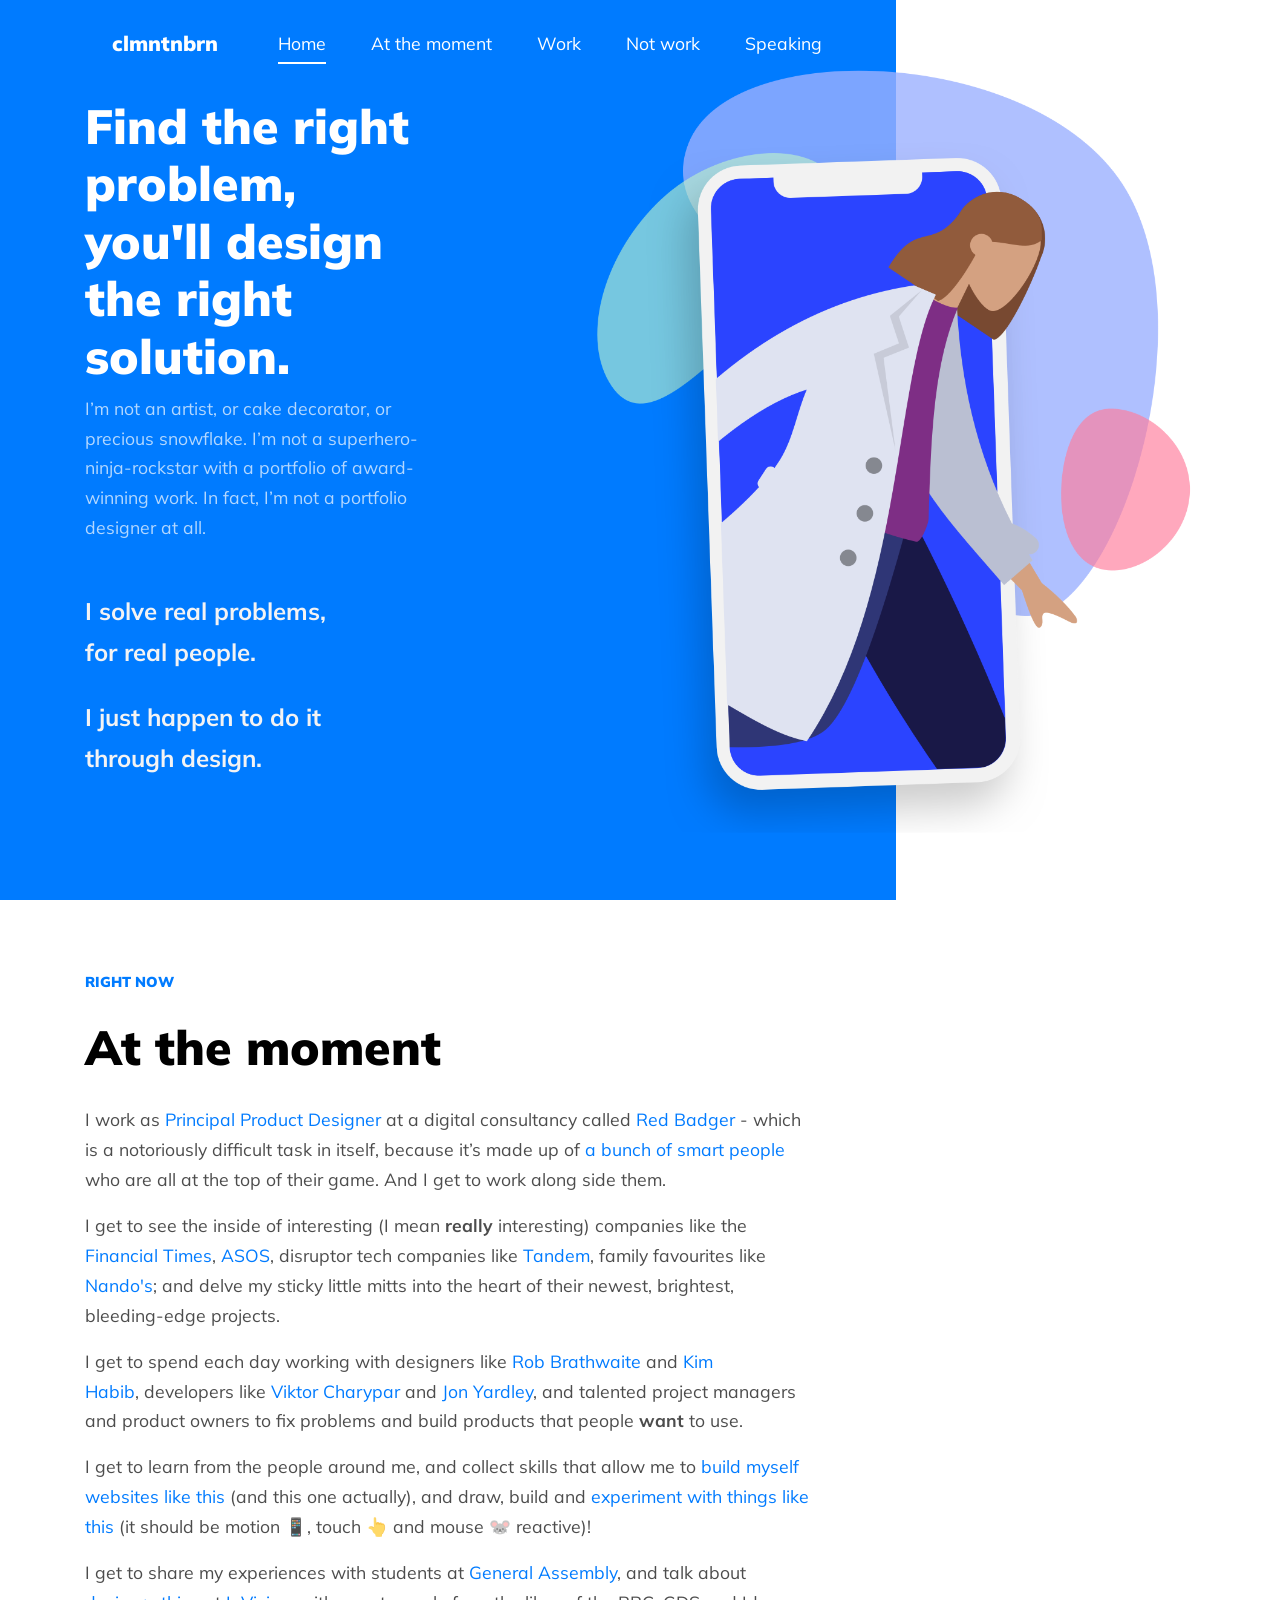
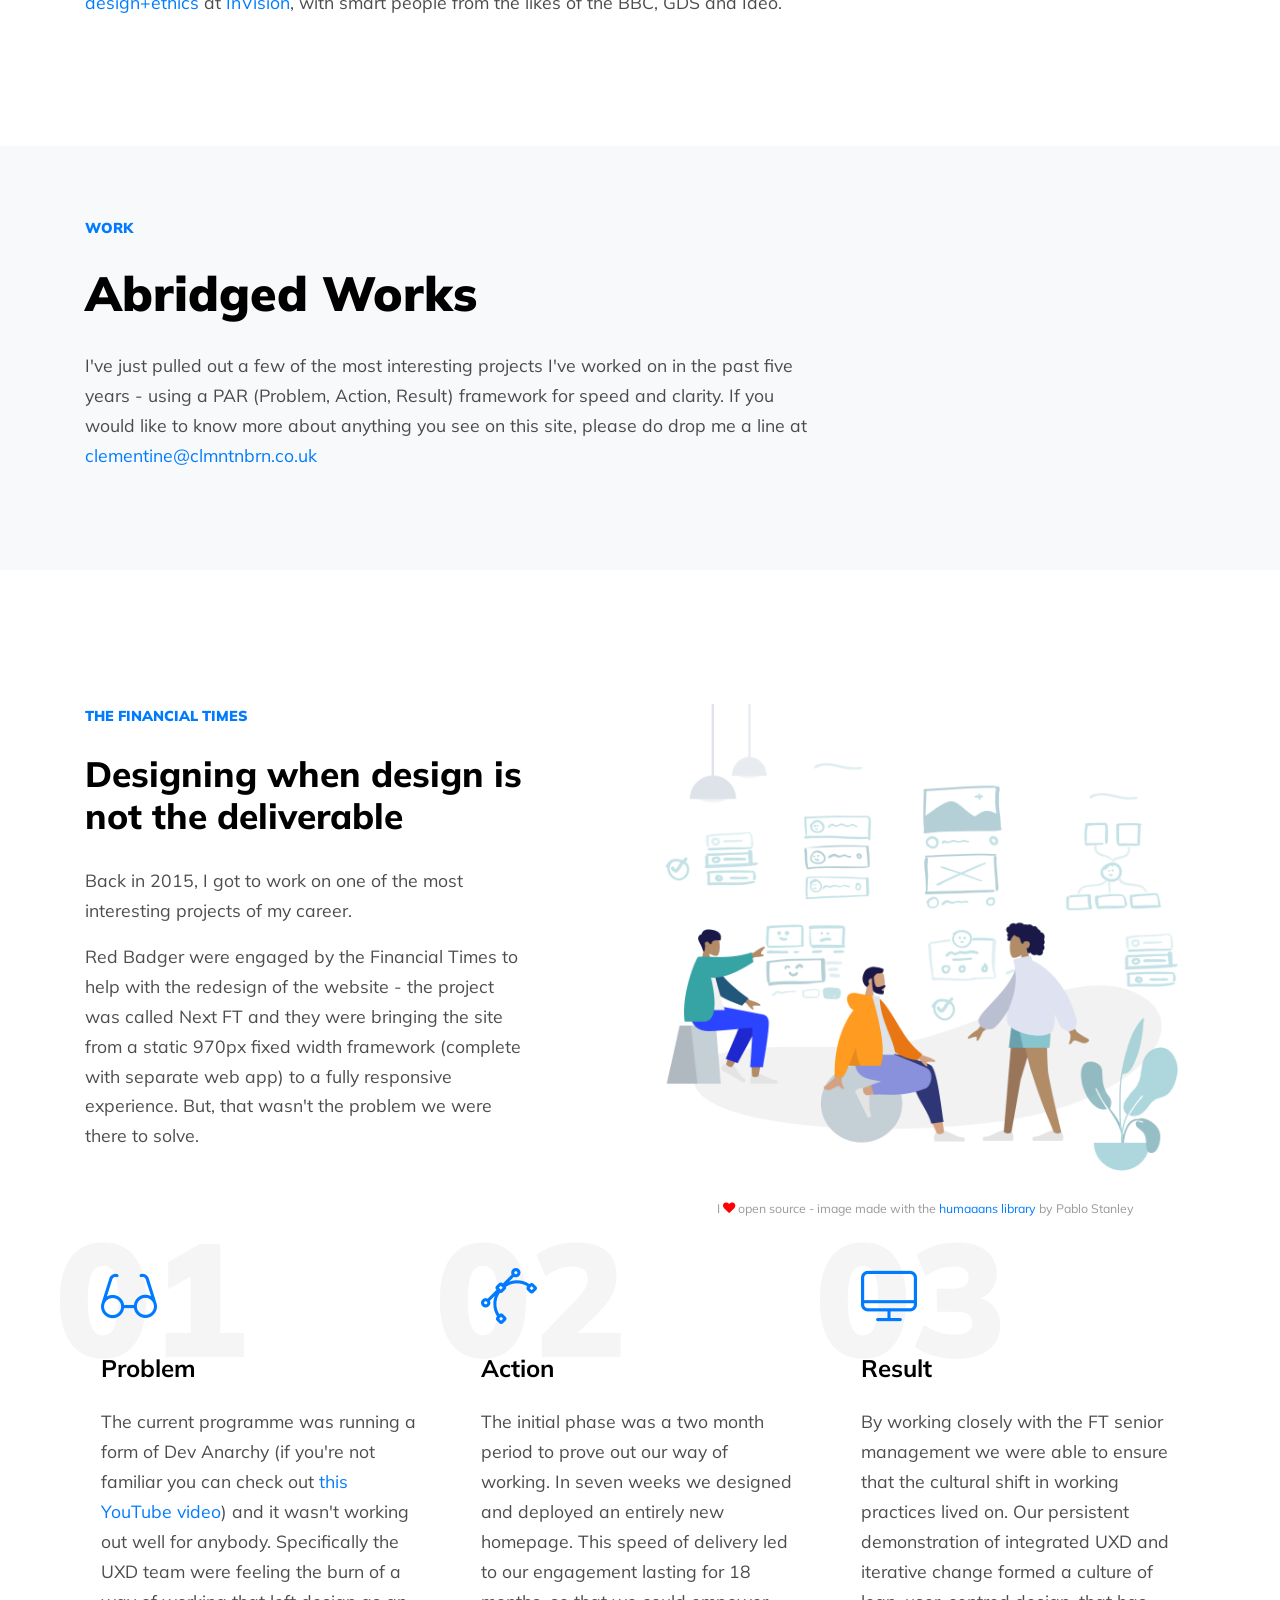
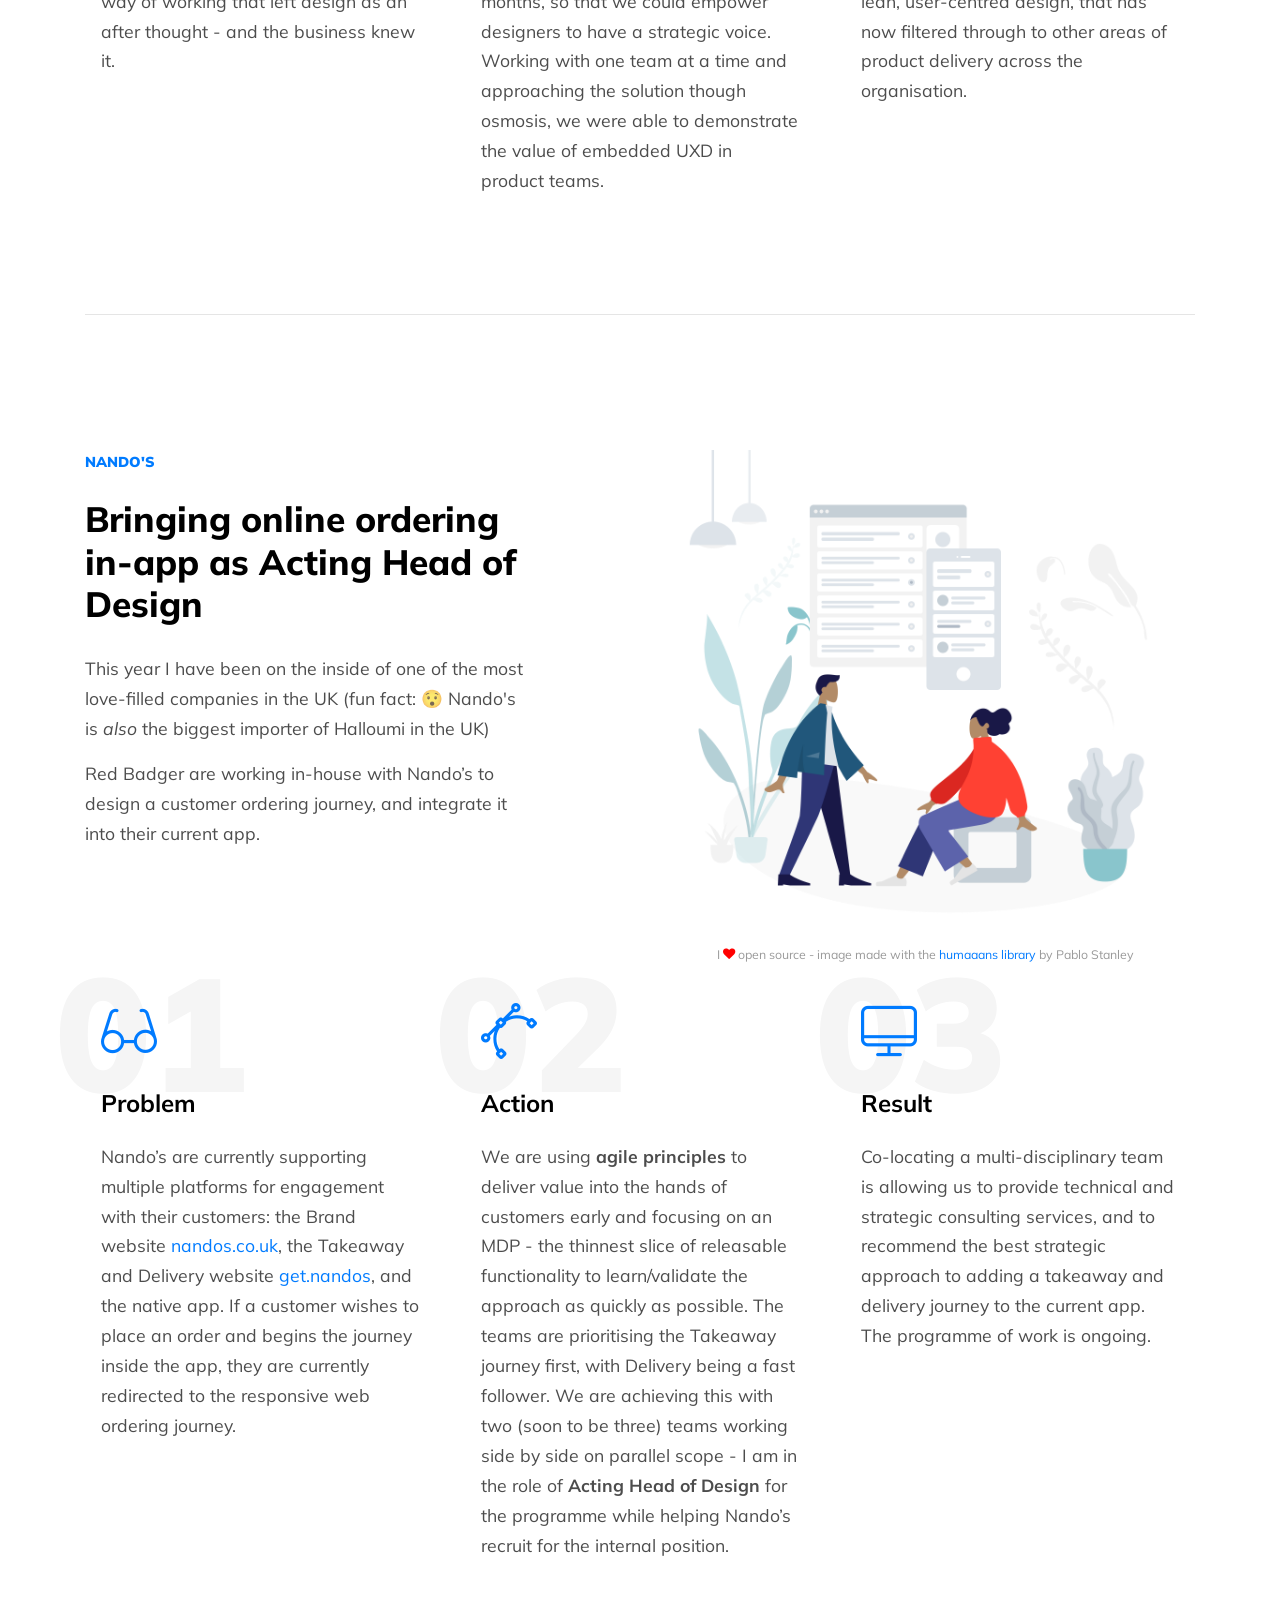
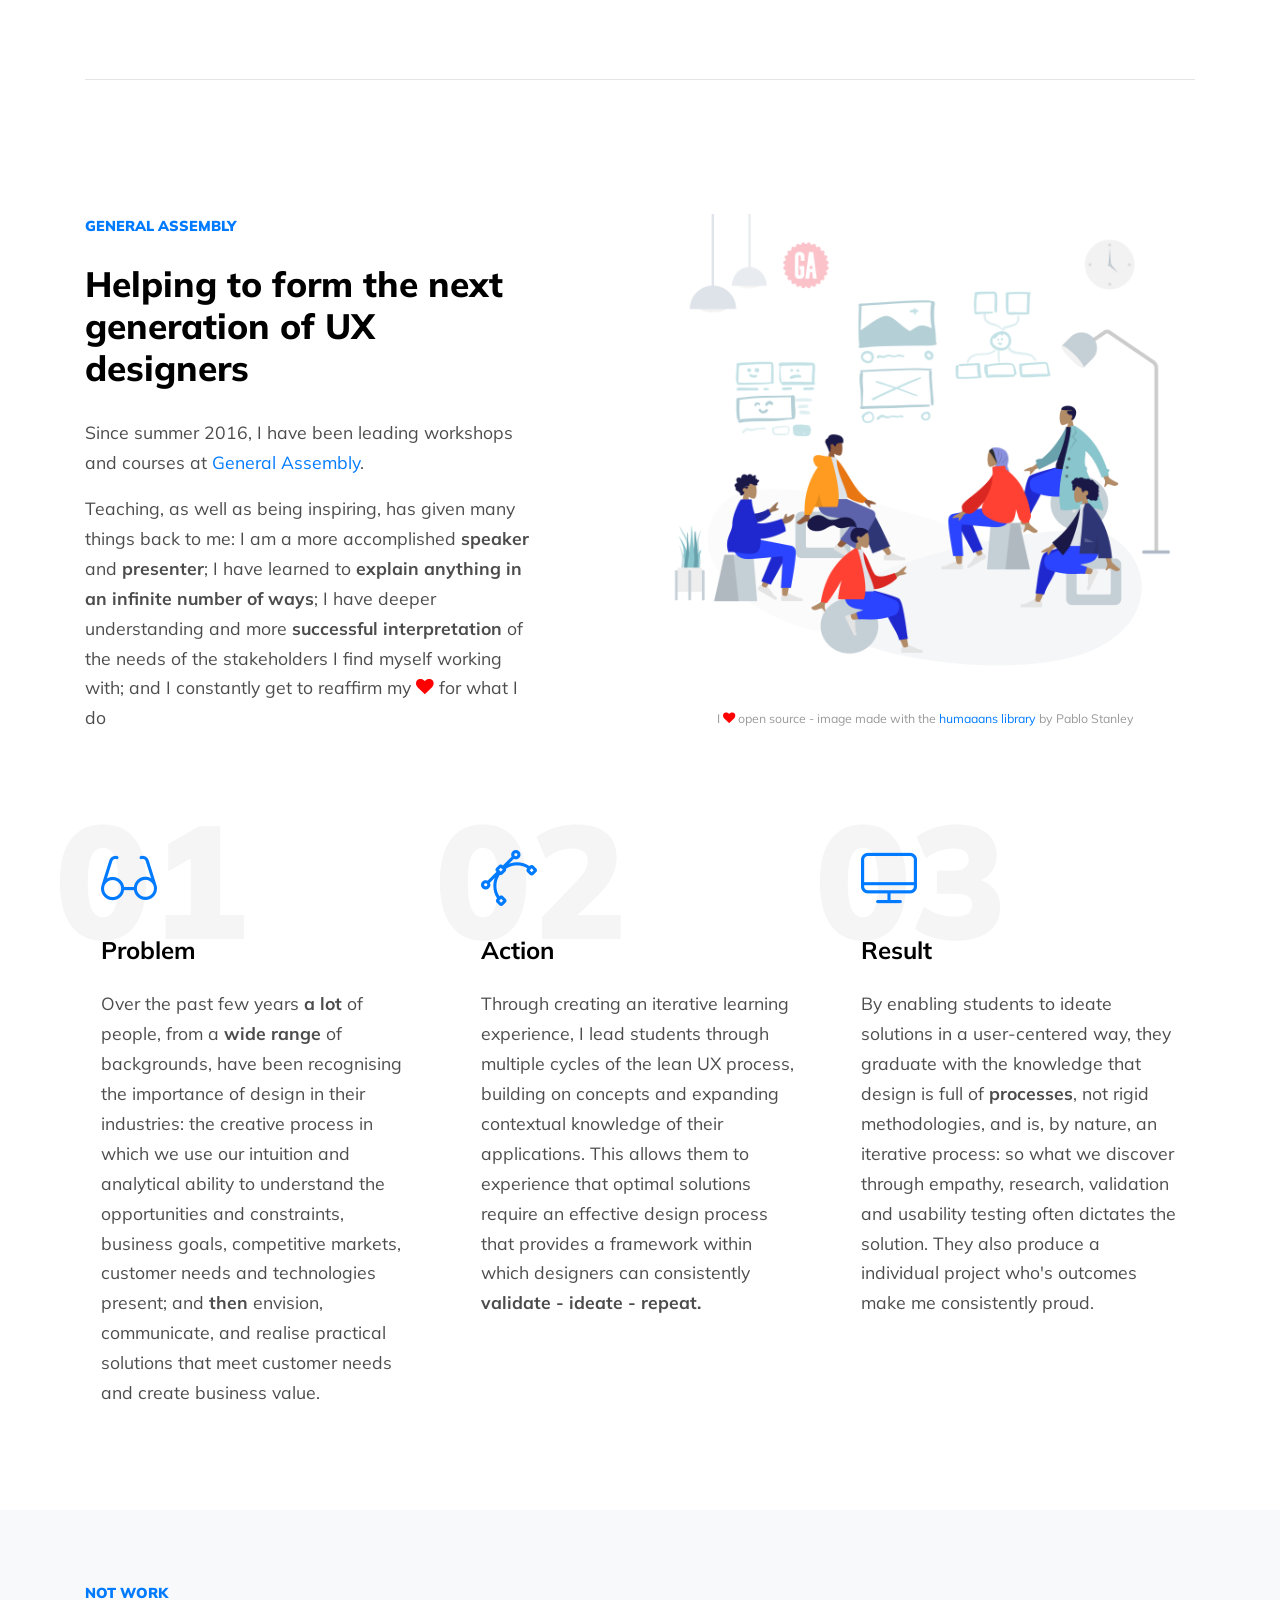
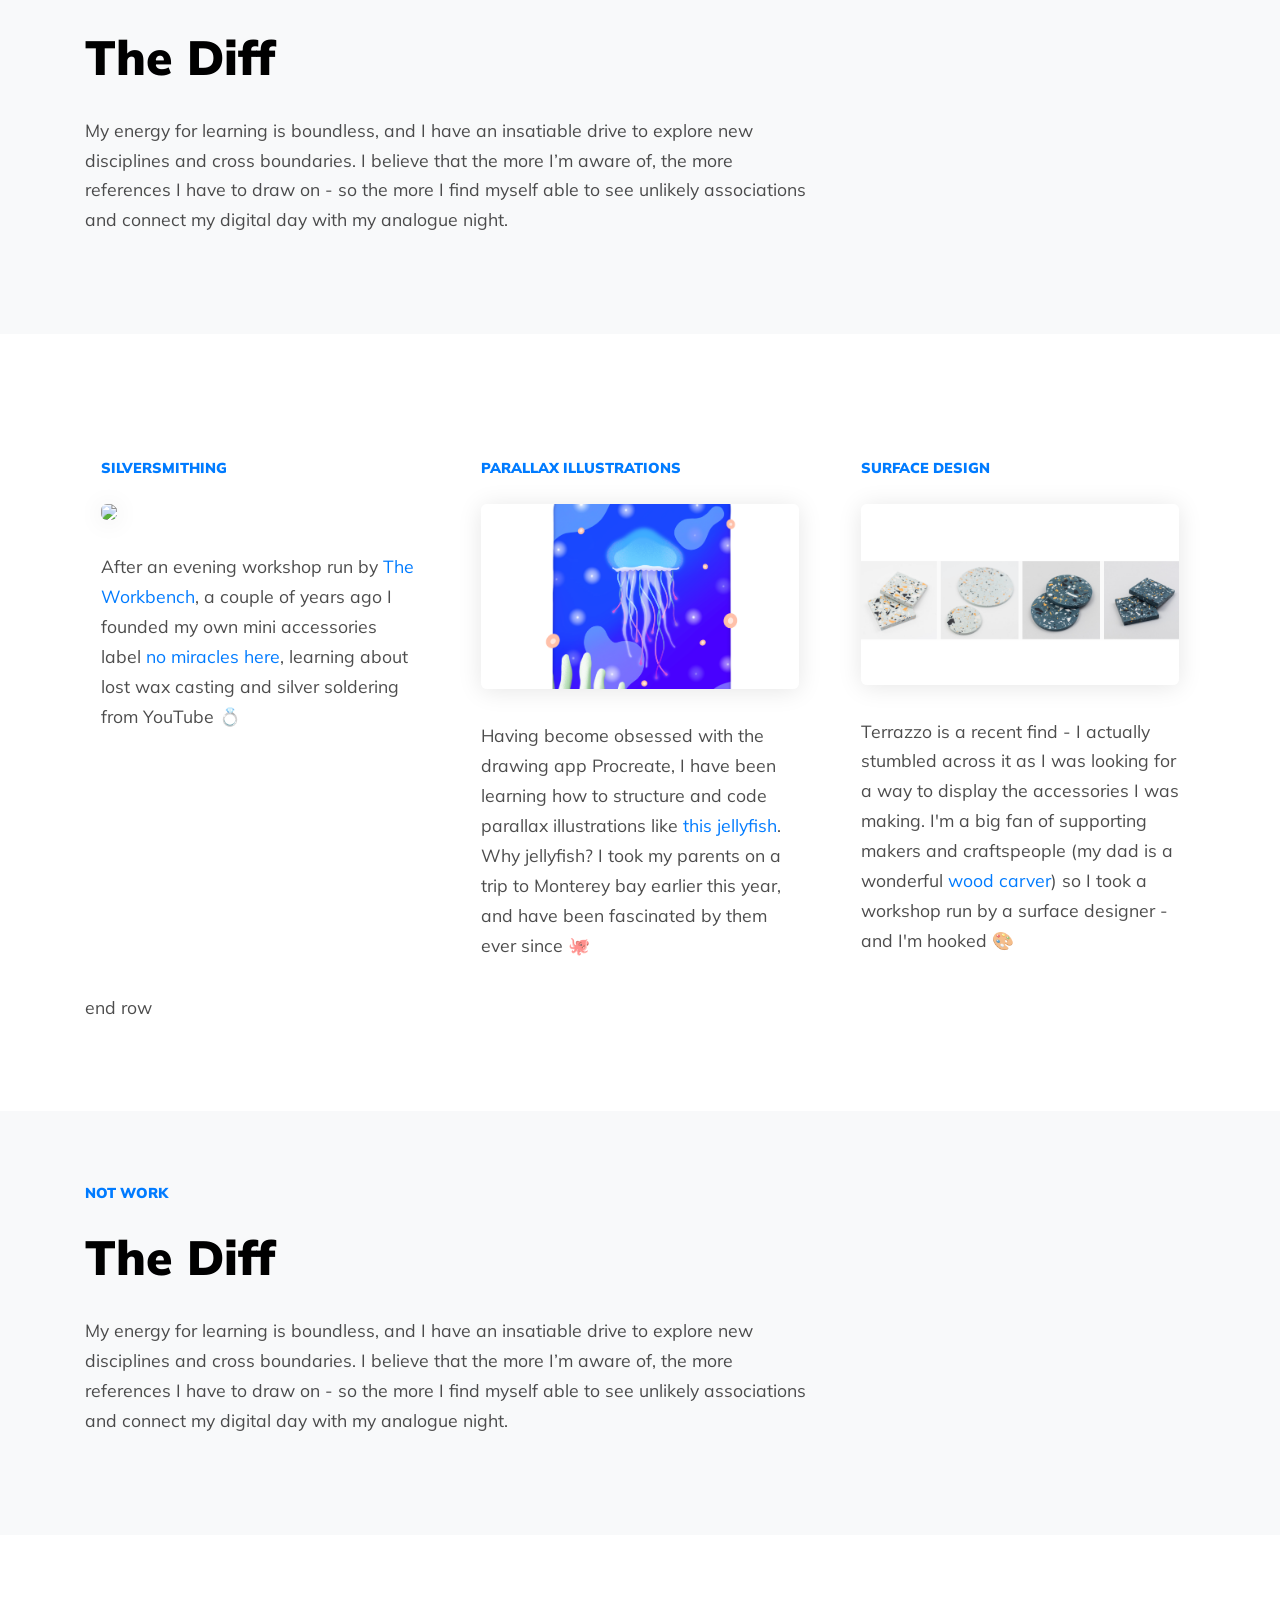
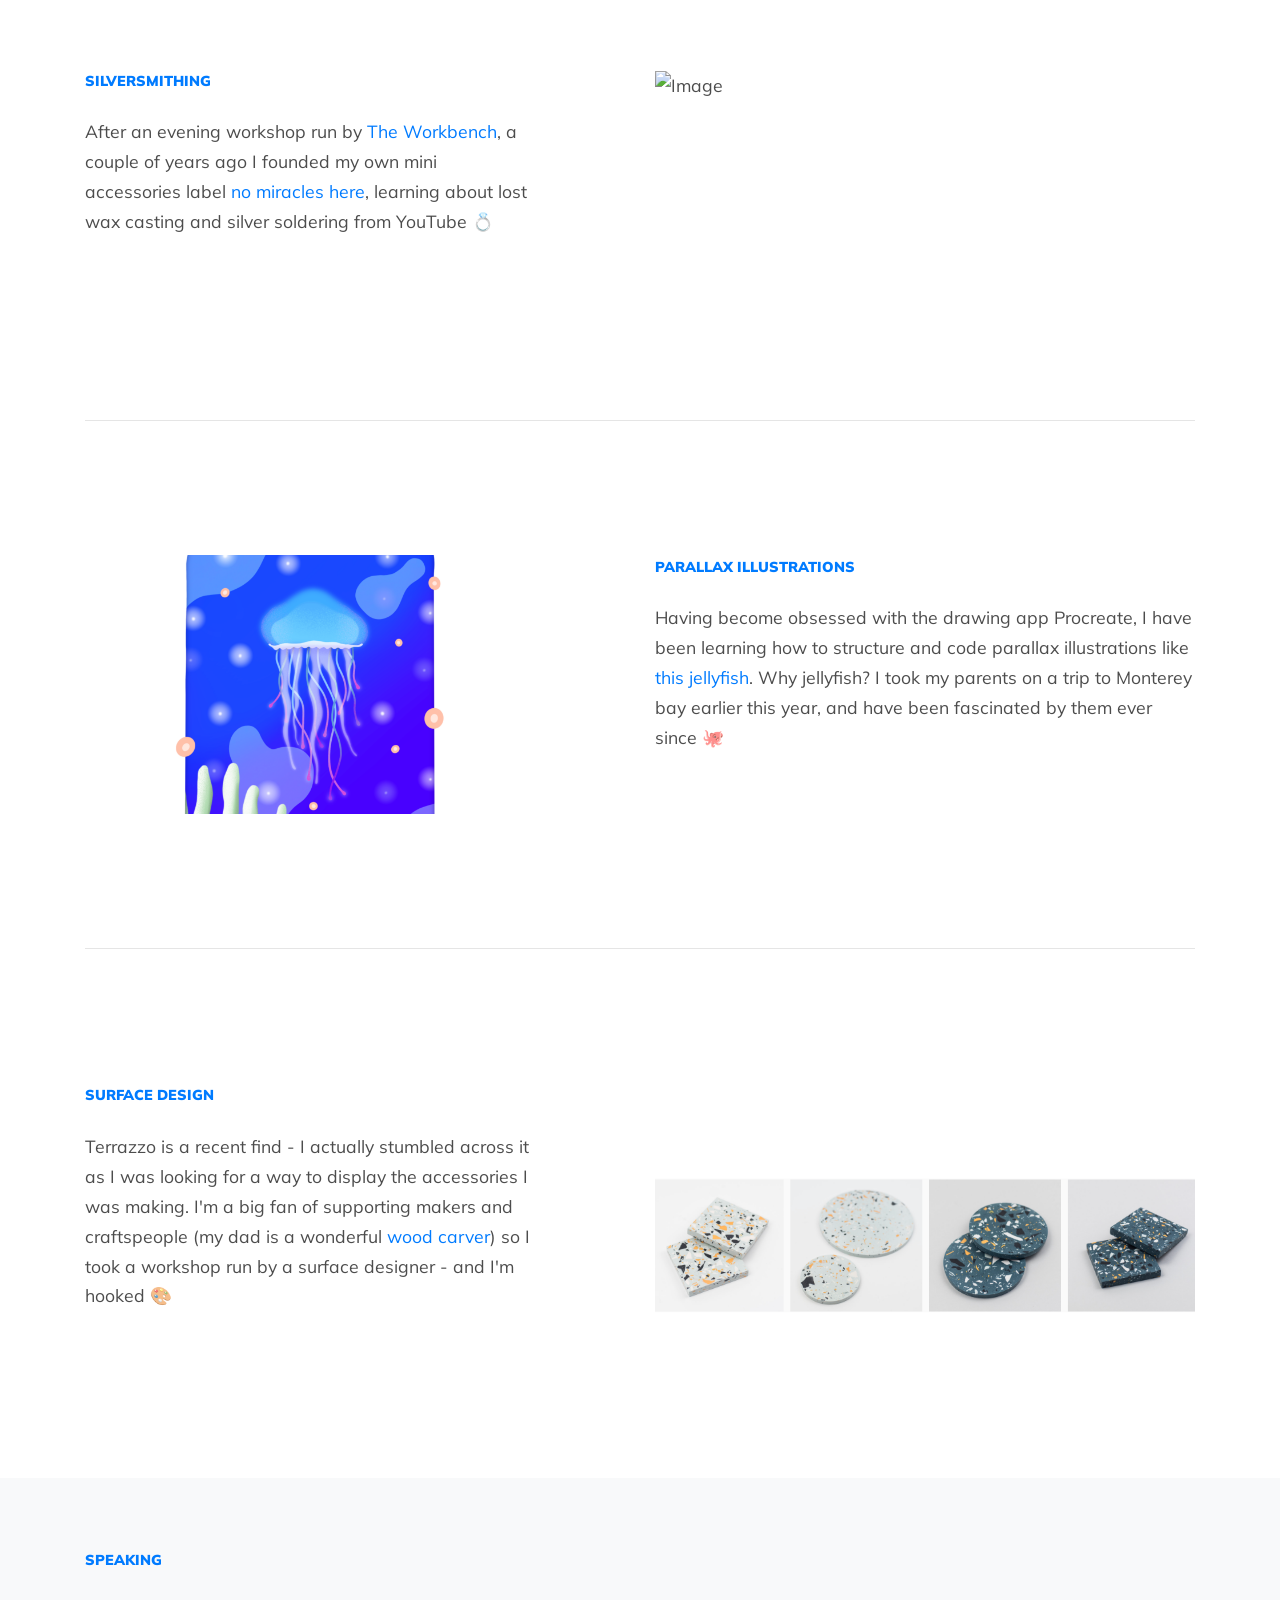
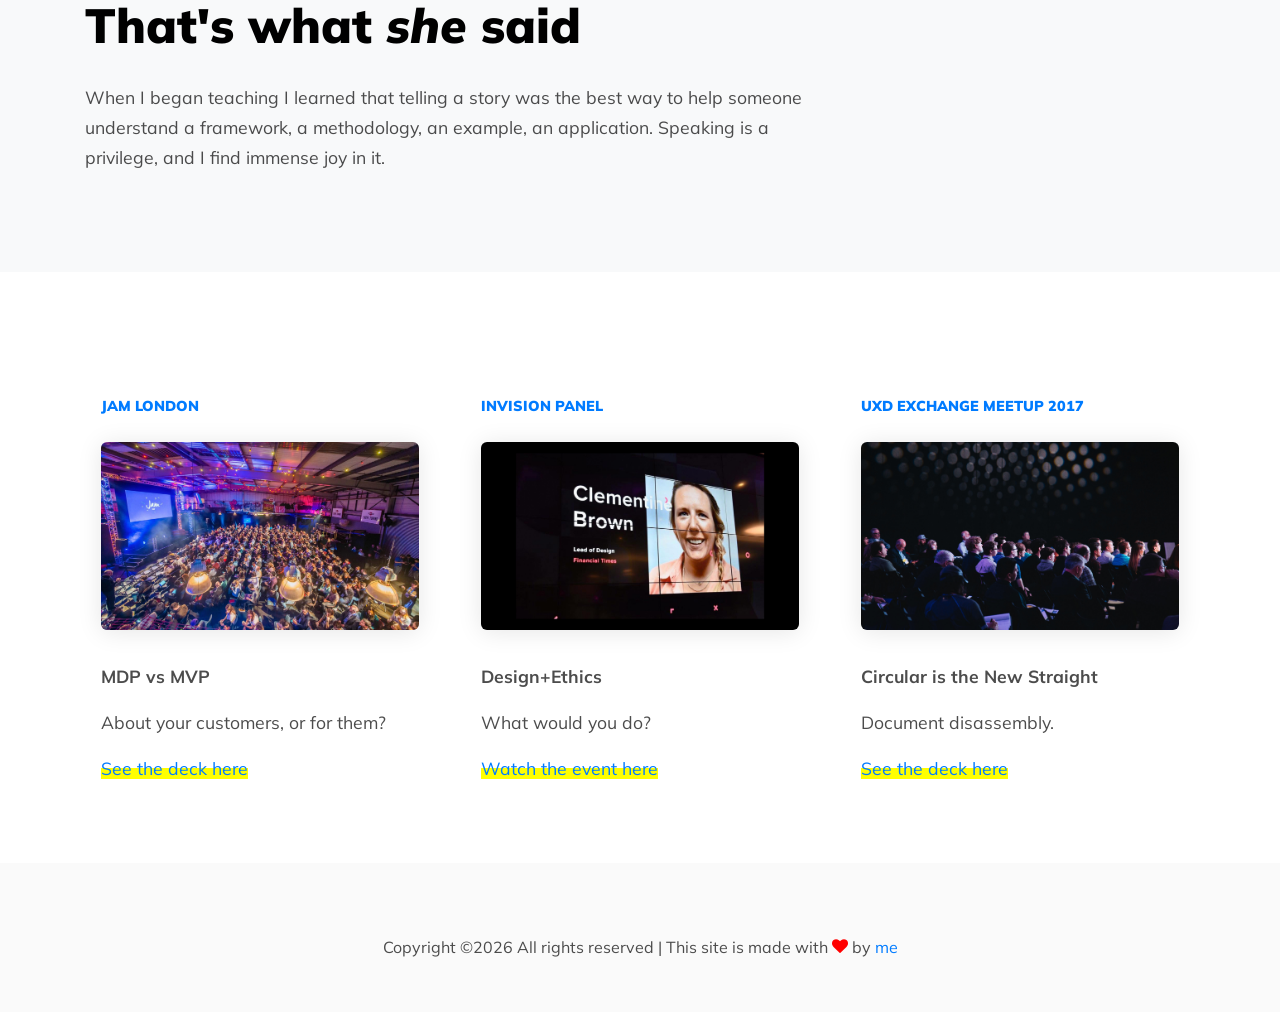
==== commit 683188ab: "adding everything" ====
--- a/index-wip.html
+++ b/index-wip.html
@@ -123,8 +123,8 @@
   <div class="container">
     <div class="row">
       <div class="col-lg-8 mb-5">
-        <span class="section-sub-title d-block">A few stories</span>
-        <h2 class="section-title">Work</h2>
+        <span class="section-sub-title d-block">Work</span>
+        <h2 class="section-title">Abridged Works</h2>
         <p>I've just pulled out a few of the most interesting projects I've worked on in the past five years - using a PAR (Problem, Action, Result) framework for speed and clarity. If you would like to know more about anything you see on this site, please do drop me a line at <a href="mailto:clementine@clmntnbrn.co.uk?subject=Hello Clementine!" target="_blank">clementine@clmntnbrn.co.uk</a></p>
       </div>
     </div>
@@ -187,7 +187,7 @@
           <div class="col-lg-5 mr-auto mb-5">
             <div class="mb-5">
               <p class="section-sub-title d-block">THE FINANCIAL TIMES</p>
-              <h2 class="section-title">Designing when design is not the deliverable</h2>
+              <h2 class="section-title-small">Designing when design is not the deliverable</h2>
               <p>Back in 2015, I got to work on one of the most interesting projects of my career.</p>
               <p>Red Badger were engaged by the Financial Times to help with the redesign of the website - the project was
                 called Next FT and they were bringing the site from a static 970px fixed width framework (complete with
@@ -261,7 +261,7 @@
             <div class="col-lg-5 mr-auto mb-5">
               <div class="mb-5">
                 <p class="section-sub-title d-block">NANDO'S</p>
-                <h2 class="section-title">Bringing online ordering in-app as Acting Head of Design</h2>
+                <h2 class="section-title-small">Bringing online ordering in-app as Acting Head of Design</h2>
                 <p>This year I have been on the inside of one of the most love-filled companies in the UK (fun fact: 😯 Nando's is <i>also</i> the biggest importer of Halloumi in the UK)</p>
                 <p>Red Badger are working in-house with Nando’s to design a customer ordering journey, and integrate it into their current app. </p>
               </div>
@@ -327,7 +327,7 @@
                 <div class="col-lg-5 mr-auto mb-5">
                   <div class="mb-5">
                     <p class="section-sub-title d-block">GENERAL ASSEMBLY</p>
-                    <h2 class="section-title">Helping to form the next generation of UX designers</h2>
+                    <h2 class="section-title-small">Helping to form the next generation of UX designers</h2>
                     <p>Since summer 2016, I have been leading workshops and courses at <a href="https://generalassemb.ly" target="_blank">General Assembly</a>. 
                       <p>Teaching, as well as being inspiring, has given many things back to me: I am a more accomplished <strong>speaker</strong> and <strong>presenter</strong>; I have learned to <strong>explain anything in an infinite number of ways</strong>; I have deeper understanding and more <strong>successful interpretation</strong> of the needs of the stakeholders I find myself working with; and I constantly get to reaffirm my <i class="icon-heart" aria-hidden="true"></i> for what I do</p>
                   </div>
@@ -379,7 +379,7 @@
             </div> <!-- end container -->
           </div> <!-- end section -->
           
-          <!-- END GA's -->
+          <!-- END GA -->
 
     <!-- START NOTWORK SECTION -->
 
@@ -387,8 +387,8 @@
         <div class="container">
           <div class="row">
             <div class="col-lg-8 mb-5">
-              <span class="section-sub-title d-block">Other things I do</span>
-              <h2 class="section-title">Not Work</h2>
+              <span class="section-sub-title d-block">Not Work</span>
+              <h2 class="section-title">The Diff</h2>
               <p>My energy for learning is boundless, and I have an insatiable drive to explore new disciplines and cross boundaries. I believe that the more I’m aware of, the more references I have to draw on - so the more I find myself able to see unlikely associations and connect my digital day with my analogue night. </p>
             </div>
           </div> <!-- end row -->
@@ -427,19 +427,101 @@
                       </div>
                 </div>
               </div>
-            </div> <!-- end row -->
+            </div> end row
         </div> <!-- end container -->
       </div>
   
       <!-- END NOT WORK SECTION -->
+
+      <!-- start alt not work section -->
+
+      <div class="site-section section-2 work-section-cb bg-light" id="notwork-section">
+          <div class="container">
+            <div class="row">
+              <div class="col-lg-8 mb-5">
+                <span class="section-sub-title d-block">Not Work</span>
+                <h2 class="section-title">The Diff</h2>
+                <p>My energy for learning is boundless, and I have an insatiable drive to explore new disciplines and cross boundaries. I believe that the more I’m aware of, the more references I have to draw on - so the more I find myself able to see unlikely associations and connect my digital day with my analogue night. </p>
+              </div>
+            </div> <!-- end row -->
+          </div> <!-- end container -->
+      </div>
+
+      <div class="site-section section-1">
+          <div class="container">
+            <div class="row">
+              <div class="col-lg-5 mr-auto mb-5">
+                <div class="mb-5">
+                  <p class="section-sub-title d-block">silversmithing</p>
+                  <p>After an evening workshop run by <a href="https://www.theworkbenchlondon.com/" target="_blank">The Workbench</a>, a couple of years ago I founded my own mini accessories label <a href="https://nomiracleshere.co.uk" target="_blank">no miracles here</a>, learning about lost wax casting and silver soldering from YouTube 💍</p>
+                </div>
+              </div> <!-- end col -->
+        
+              <div class="col-lg-6">
+                <div class="image-absolute-box">
+                  <img src="images/no-miracles-here.png" alt="Image" class="img-fluid">
+                </div>
+              </div>
+            </div> <!-- end row -->
+          </div> <!-- end container -->
+      </div> <!-- end section -->
+
+      <div class="container"> 
+          <hr>
+      </div>
+
+      <div class="site-section section-1">
+          <div class="container">
+            <div class="row">
+              <div class="col-lg-5 mr-auto mb-5">
+                  <div class="image-absolute-box">
+                      <img src="images/jellyfish-parallax.png" alt="Image" class="img-fluid">
+                    </div>
+              </div> <!-- end col -->
+        
+              <div class="col-lg-6">
+                  <div class="mb-5">
+                      <p class="section-sub-title d-block">parallax illustrations</p>
+                      <p>Having become obsessed with the drawing app Procreate, I have been learning how to structure and code parallax illustrations like <a href="https://clmntnbrn.github.io/Jellyfish/" target="_blank">this jellyfish</a>. Why jellyfish? I took my parents on a trip to Monterey bay earlier this year, and have been fascinated by them ever since 🐙</p>
+                    </div>
+              </div>
+            </div> <!-- end row -->
+          </div> <!-- end container -->
+      </div> <!-- end section -->
+
+      <div class="container"> 
+          <hr>
+      </div>
+        
+      <div class="site-section section-1">
+          <div class="container">
+            <div class="row">
+              <div class="col-lg-5 mr-auto mb-5">
+                <div class="mb-5">
+                  <p class="section-sub-title d-block">Surface Design</p>
+                  <p>Terrazzo is a recent find - I actually stumbled across it as I was looking for a way to display the accessories I was making. I'm a big fan of supporting makers and craftspeople (my dad is a wonderful <a href="http://feathercarver.co.uk" target="_blank">wood carver</a>) so I took a workshop run by a surface designer - and I'm hooked 🎨</p>
+                </div>
+              </div> <!-- end col -->
+        
+              <div class="col-lg-6">
+                <div class="image-absolute-box">
+                  <img src="images/terrazzo.png" alt="Image" class="img-fluid">
+                </div>
+              </div>
+            </div> <!-- end row -->
+          </div> <!-- end container -->
+      </div> <!-- end section -->
+
+
+      <!-- start speaking -->
 
       <div class="site-section section-2 work-section-cb bg-light" id="speaking-section">
           <div class="container">
             <div class="row">
               <div class="col-lg-8 mb-5">
-                <span class="section-sub-title d-block">Out and about</span>
-                <h2 class="section-title">Speaking</h2>
-                <p>My energy for learning is boundless, and I have an insatiable drive to explore new disciplines and cross boundaries. I believe that the more I’m aware of, the more references I have to draw on - so the more I find myself able to see unlikely associations and connect my digital day with my analogue night. </p>
+                <span class="section-sub-title d-block">Speaking</span>
+                <h2 class="section-title">That's what <em>she</em> said</h2>
+                <p>When I began teaching I learned that telling a story was the best way to help someone understand a framework, a methodology, an example, an application. Speaking is a privilege, and I find immense joy in it. </p>
               </div>
             </div> <!-- end row -->
           </div> <!-- end container -->
@@ -447,14 +529,15 @@
   
       <div class="site-section section-2 work-section-cb" id="notwork-section"></div>
           <div class="container">
-            <div class="row">
+            <div class="row" style="padding-bottom: 4rem;">
                 <div class="col-lg-4" data-aos="fade-up" data-aos-delay="">
                   <div class="process p-3">
                     <div>
                       <span class="section-sub-title d-block">Jam London</span>
                       <img src="images/jam_london.jpg" class="img-fluid box-shadow">
-                      <p><strong>MDP vs MVP - About your customers, or for them?</strong></p>
-                      <p>A friend of one of my teaching assistants at GA</p>
+                      <p><strong>MDP vs MVP</strong></p>
+                      <p>About your customers, or for them?</p>
+                      <span style="background: linear-gradient(to top, yellow 50%, transparent 50%"> <a href="images/clementine_brown_mvp_vs_mdp_talk.pdf" target="_blank">See the deck here</a> </span>
                     </div>
                   </div>
                 </div>
@@ -462,9 +545,11 @@
                 <div class="col-lg-4" data-aos="fade-up" data-aos-delay="100">
                   <div class="process p-3">
                     <div>
-                        <span class="section-sub-title d-block">Design+Ethics by InVision</span>
+                        <span class="section-sub-title d-block">InVision Panel</span>
                         <img src="images/design_ethics_invision.jpg" class="img-fluid box-shadow">
-                        <p>Something</p>
+                        <p><strong>Design+Ethics</strong></p>
+                        <p>What would you do?</p>
+                        <span style="background: linear-gradient(to top, yellow 50%, transparent 50%"> <a href="https://www.youtube.com/watch?v=O2pinw_OmJY&feature=youtu.be&utm_campaign=design%2Bethics&utm_source=hs_email&utm_medium=email&utm_content=28316536&_hsenc=p2ANqtz-_1kD8erSPveJhABz4l8fptX-pFn7ewoF25tsuQN6_aeLSKDWWvpxP9RQK86y0hiS-RtOX6LYWUj_CDOv1fiqf8KS09_g&_hsmi=28316536" target="_blank">Watch the event here</a> </span>
                       </div>
                   </div>
                 </div>
@@ -472,10 +557,11 @@
                 <div class="col-lg-4" data-aos="fade-up" data-aos-delay="200">
                   <div class="process p-3">
                       <div>
-                          <span class="section-sub-title d-block">UXD Exchange Meetup</span>
-                          <img src="images/design_ethics_audience.jpg" class="img-fluid box-shadow">
+                          <span class="section-sub-title d-block">UXD Exchange Meetup 2017</span>
+                          <img src="images/circular_design_meetup.jpg" class="img-fluid box-shadow">
                           <p><strong>Circular is the New Straight</p></strong>
-                          <p>Something</p>
+                          <p>Document disassembly.</p>
+                          <span style="background: linear-gradient(to top, yellow 50%, transparent 50%"> <a href="images/clementine_brown_circular_design_talk.pdf" target="_blank">See the deck here</a> </span>
                         </div>
                   </div>
                 </div>
@@ -490,14 +576,7 @@
         <div class="col-md-12">
           <div>
             <p>
-              <!-- Link back to Colorlib can't be removed. Template is licensed under CC BY 3.0. -->
               Copyright &copy;<script>document.write(new Date().getFullYear());</script> All rights reserved | This site is made with <i class="icon-heart" aria-hidden="true"></i> by <a href="#home-section" class="mr-auto">me</a>
-              <!-- Link back to Colorlib can't be removed. Template is licensed under CC BY 3.0. -->
-            </p>
-            <p class="footer-invis">
-              <!-- Link back to Colorlib can't be removed. Template is licensed under CC BY 3.0. -->
-              Copyright &copy;<script>document.write(new Date().getFullYear());</script> All rights reserved | This template is made with love by <a href="https://colorlib.com" target="_blank" >Colorlib</a>
-              <!-- Link back to Colorlib can't be removed. Template is licensed under CC BY 3.0. -->
             </p>
           </div>
         </div>
--- a/css/style.css
+++ b/css/style.css
@@ -687,7 +687,17 @@
   color: #000;
   margin-bottom: 1.8rem;
   font-weight: 900;
-  max-width: 450px; }
+  max-width: 500px; }
+  @media (max-width: 991.98px) {
+    .section-title {
+      font-size: 1.5rem; } }
+
+.section-title-small {
+  font-size: 2.2rem;
+  color: #000;
+  margin-bottom: 1.8rem;
+  font-weight: 800;
+  max-width: 500px; }
   @media (max-width: 991.98px) {
     .section-title {
       font-size: 1.5rem; } }
@@ -920,3 +930,8 @@
   -webkit-border-radius: 6px 6px 6px 6px;
   border: 0px none #000000;
 }
+
+span a:hover{
+  background: yellow;
+  color: black;
+}
